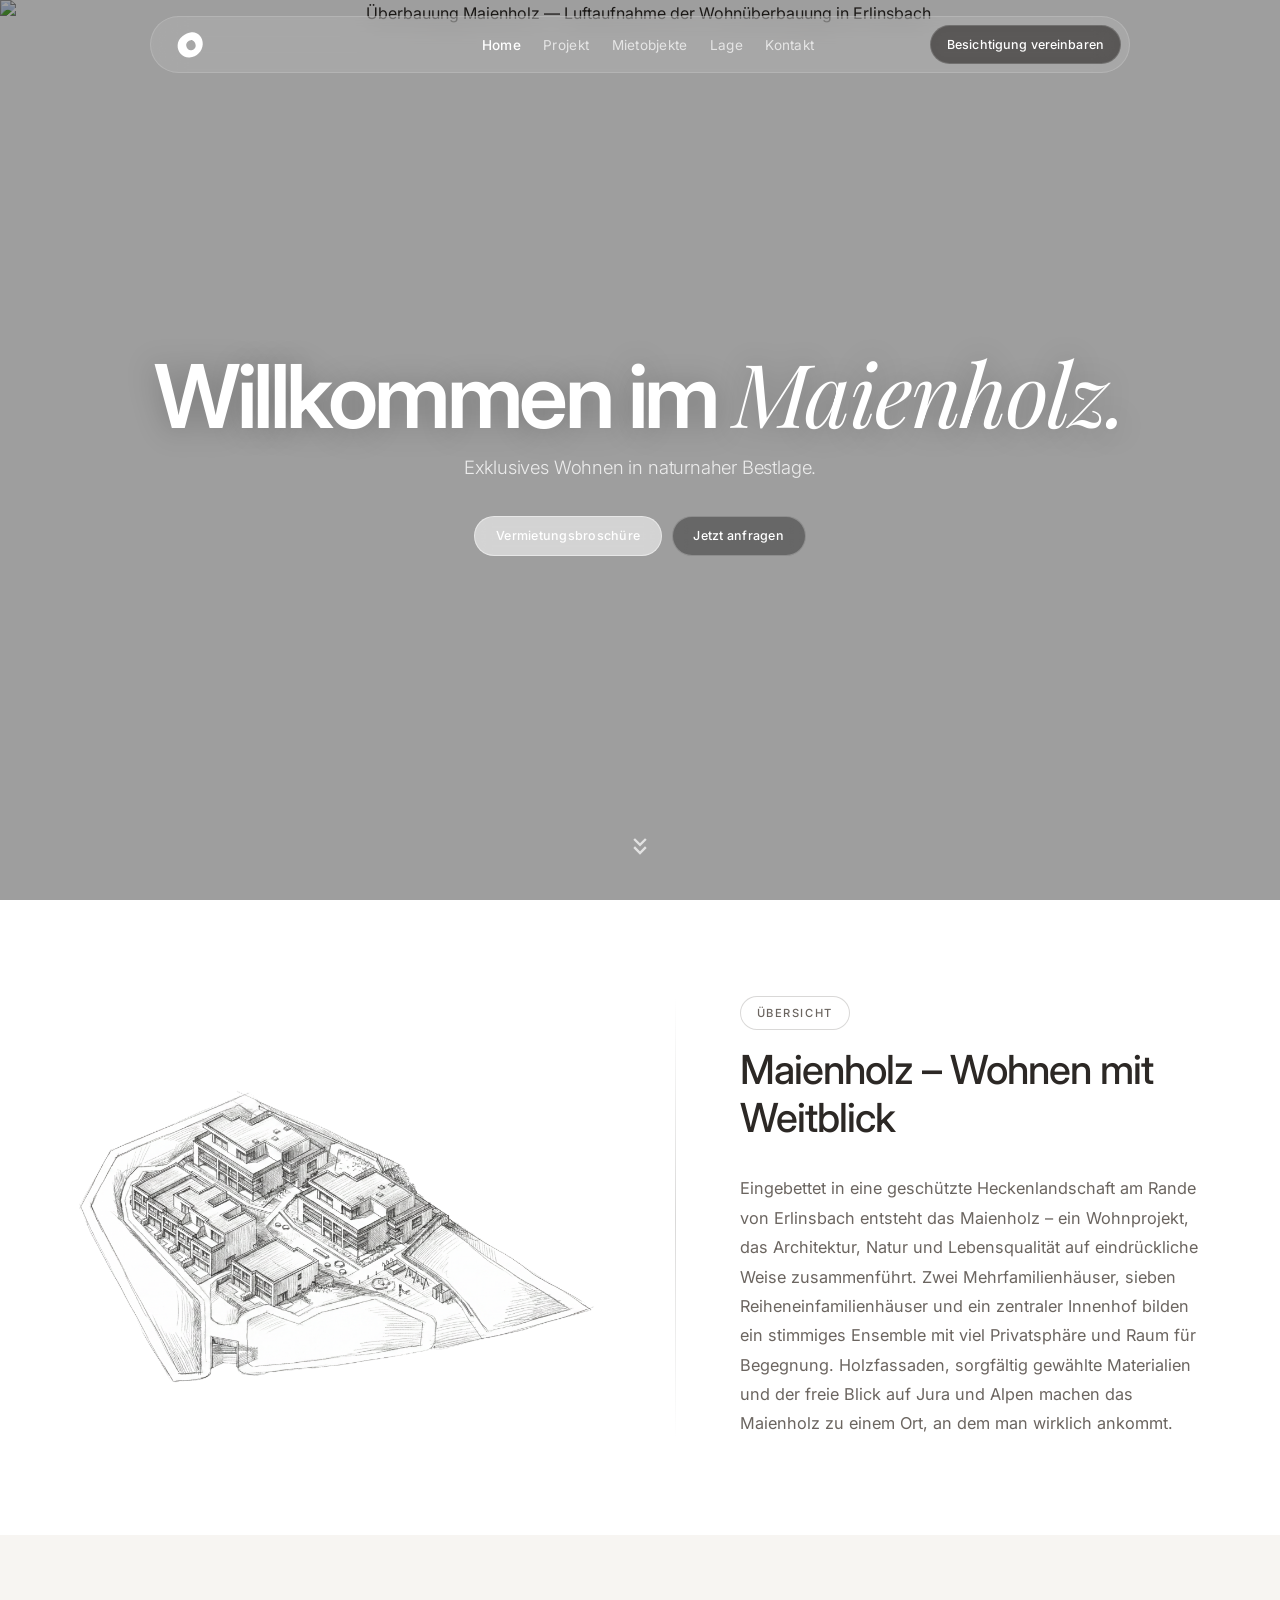
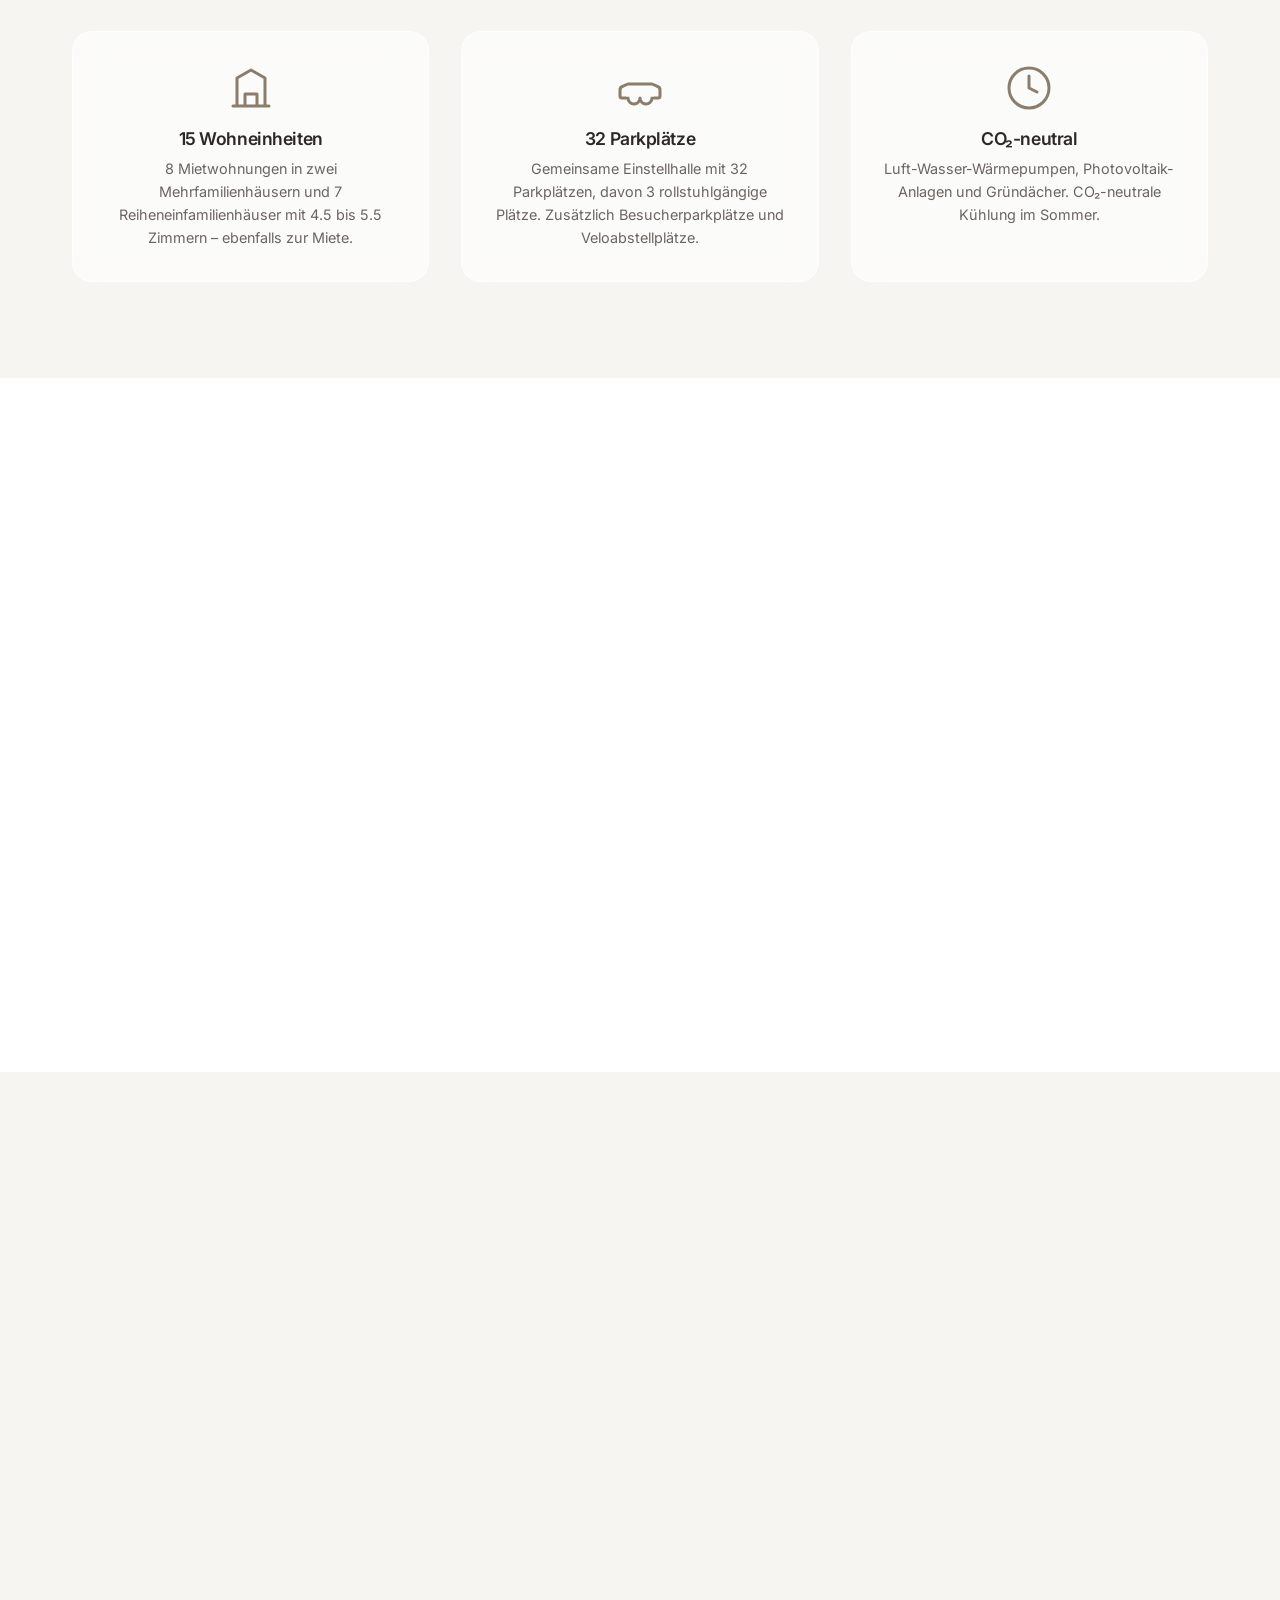
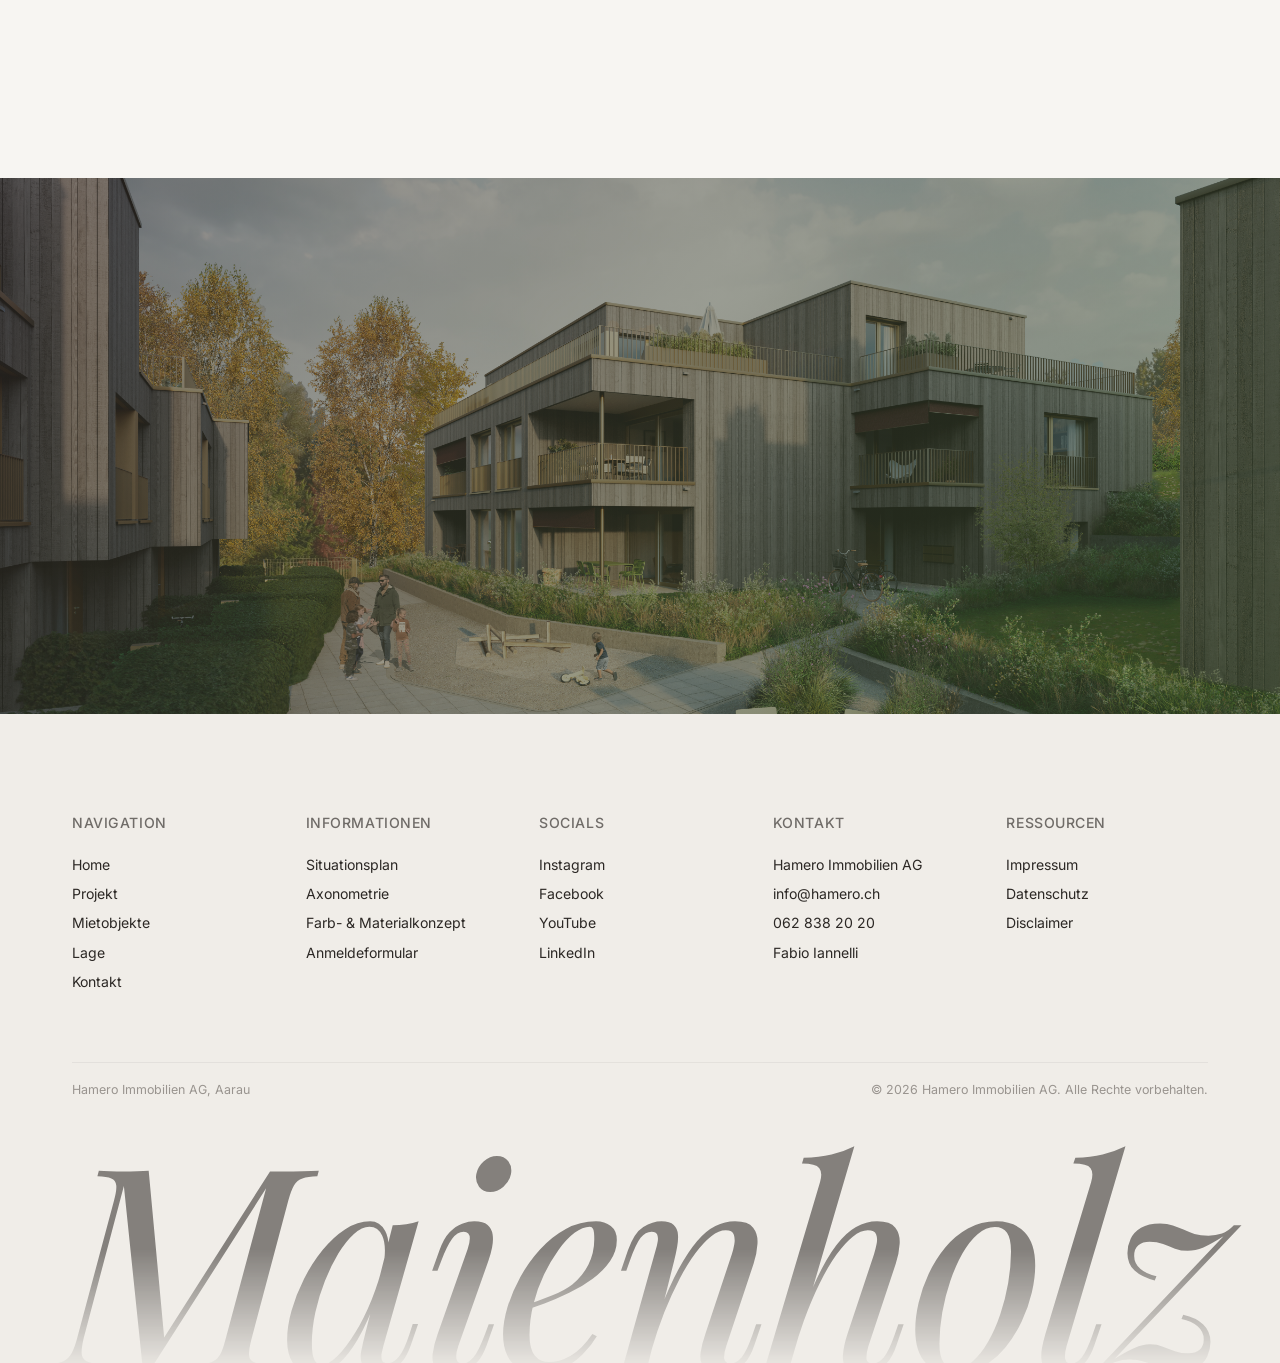
==== index.html @ 6c71eb87 "handy schraffur" ====
<!DOCTYPE html>
<html lang="de">
<head>
  <meta charset="UTF-8">
  <meta name="viewport" content="width=device-width, initial-scale=1.0">
  <title>Home — Überbauung Maienholz</title>
  <meta name="description" content="Überbauung Maienholz in Erlinsbach: 8 Mietwohnungen und 7 Reiheneinfamilienhäuser zur Miete in naturnaher Umgebung. Modern, nachhaltig und zentral gelegen.">
  <link rel="icon" href="data:image/svg+xml,<svg xmlns='http://www.w3.org/2000/svg' viewBox='0 0 40 40'><path fill-rule='evenodd' d='M22 3C30 2 37.5 9.5 37 19C36.5 28.5 29 36 19.5 36.5C10 37 3 29.5 3.5 20C4 10.5 14 4 22 3ZM21 13.5C17.5 14 14.5 17 15 21C15.5 25 18.5 27.5 22 27C25.5 26.5 28 23.5 27.5 20C27 16.5 24 13 21 13.5Z' fill='%234A5E3A'/></svg>">
  <link rel="preconnect" href="https://fonts.googleapis.com">
  <link rel="preconnect" href="https://fonts.gstatic.com" crossorigin>
  <link href="https://fonts.googleapis.com/css2?family=Inter:wght@300;400;500;600;700&family=Playfair+Display:ital@1&display=swap" rel="stylesheet">
  <link rel="stylesheet" href="css/variables.css">
  <link rel="stylesheet" href="css/base.css">
  <link rel="stylesheet" href="css/layout.css">
  <link rel="stylesheet" href="css/components.css">
  <link rel="stylesheet" href="css/responsive.css">
</head>
<body>
  <!-- Header -->
  <header class="header" id="header">
    <div class="header__inner">
      <a href="index.html" class="header__logo" aria-label="Maienholz — Home"><svg class="header__logo-icon" viewBox="0 0 40 40" fill="currentColor"><path fill-rule="evenodd" d="M22 3C30 2 37.5 9.5 37 19C36.5 28.5 29 36 19.5 36.5C10 37 3 29.5 3.5 20C4 10.5 14 4 22 3ZM21 13.5C17.5 14 14.5 17 15 21C15.5 25 18.5 27.5 22 27C25.5 26.5 28 23.5 27.5 20C27 16.5 24 13 21 13.5Z"/></svg></a>
      <nav>
        <button class="nav__toggle" id="navToggle" aria-label="Menü öffnen">
          <span></span><span></span><span></span>
        </button>
        <div class="nav__overlay" id="navOverlay">
          <ul class="nav__list">
            <li><a href="index.html" class="nav__link nav__link--active">Home</a></li>
            <li><a href="projekt.html" class="nav__link">Projekt</a></li>
            <li><a href="wohnungen.html" class="nav__link">Mietobjekte</a></li>
            <li><a href="lage.html" class="nav__link">Lage</a></li>
            <li><a href="kontakt.html" class="nav__link">Kontakt</a></li>
            <li class="nav__cta-wrap"><a href="kontakt.html" class="nav__cta">Besichtigung vereinbaren</a></li>
          </ul>
        </div>
        <ul class="nav__list" id="navDesktop">
          <li><a href="index.html" class="nav__link nav__link--active">Home</a></li>
          <li><a href="projekt.html" class="nav__link">Projekt</a></li>
          <li><a href="wohnungen.html" class="nav__link">Mietobjekte</a></li>
          <li><a href="lage.html" class="nav__link">Lage</a></li>
          <li><a href="kontakt.html" class="nav__link">Kontakt</a></li>
        </ul>
      </nav>
      <a href="kontakt.html" class="header__cta">Besichtigung vereinbaren</a>
    </div>
  </header>

  <main>
    <!-- Hero -->
    <section class="hero" id="hero">
      <div class="hero__bg">
        <img src="images/drohne.jpg" alt="Überbauung Maienholz — Luftaufnahme der Wohnüberbauung in Erlinsbach">
        <div class="hero__overlay"></div>
      </div>
      <div class="hero__content">
        <h1 class="hero__title">Willkommen im <em>Maienholz.</em></h1>
        <p class="hero__subtitle">Exklusives Wohnen in naturnaher Bestlage.</p>
        <div class="hero__buttons">
          <a href="plans/Vermietungsbroschuere.pdf" target="_blank" class="btn btn--hero-light">Vermietungsbroschüre</a>
          <a href="kontakt.html" class="btn btn--hero-dark">Jetzt anfragen</a>
        </div>
      </div>
      <a href="#intro" class="hero__scroll" aria-label="Nach unten scrollen">
        <svg viewBox="0 0 24 24" fill="none" stroke="currentColor" stroke-width="2"><path d="M7 13l5 5 5-5M7 6l5 5 5-5"/></svg>
      </a>
    </section>

    <!-- Smooth transition from hero to white -->
    <div class="hero-fade" aria-hidden="true"></div>

    <!-- Intro -->
    <section class="section" id="intro">
      <div class="container">
        <div class="intro-split" data-animate>
          <div class="intro-split__graphic">
            <img src="images/skizze-axonometrie.svg" alt="Axonometrische Bleistiftskizze der Überbauung Maienholz">
          </div>
          <div class="intro-split__divider" aria-hidden="true"></div>
          <div class="intro-split__text">
            <span class="eyebrow-badge">Übersicht</span>
            <h2 class="intro-split__title">Maienholz – Wohnen mit Weitblick</h2>
            <p>
              Eingebettet in eine geschützte Heckenlandschaft am Rande von Erlinsbach entsteht
              das Maienholz – ein Wohnprojekt, das Architektur, Natur und Lebensqualität auf
              eindrückliche Weise zusammenführt. Zwei Mehrfamilienhäuser, sieben Reiheneinfamilienhäuser
              und ein zentraler Innenhof bilden ein stimmiges Ensemble mit viel Privatsphäre und Raum
              für Begegnung. Holzfassaden, sorgfältig gewählte Materialien und der freie Blick auf
              Jura und Alpen machen das Maienholz zu einem Ort, an dem man wirklich ankommt.
            </p>
          </div>
        </div>
      </div>
    </section>

    <!-- Highlights -->
    <section class="section section--grey">
      <div class="container">
        <div class="grid grid--3" data-animate>
          <div class="feature-card">
            <div class="feature-card__icon">
              <svg viewBox="0 0 24 24"><path d="M3 21h18M5 21V7l7-4 7 4v14M9 21v-6h6v6"/></svg>
            </div>
            <h3 class="feature-card__title">15 Wohneinheiten</h3>
            <p class="feature-card__text">8 Mietwohnungen in zwei Mehrfamilienhäusern und 7 Reiheneinfamilienhäuser mit 4.5 bis 5.5 Zimmern – ebenfalls zur Miete.</p>
          </div>
          <div class="feature-card">
            <div class="feature-card__icon">
              <svg viewBox="0 0 24 24"><path d="M19 17h2c.6 0 1-.4 1-1v-3c0-.9-.7-1.7-1.5-1.9L18 10H6l-2.5 1.1C2.7 11.3 2 12.1 2 13v3c0 .6.4 1 1 1h2M6 17a3 3 0 1 0 6 0M12 17a3 3 0 1 0 6 0"/></svg>
            </div>
            <h3 class="feature-card__title">32 Parkplätze</h3>
            <p class="feature-card__text">Gemeinsame Einstellhalle mit 32 Parkplätzen, davon 3 rollstuhlgängige Plätze. Zusätzlich Besucherparkplätze und Veloabstellplätze.</p>
          </div>
          <div class="feature-card">
            <div class="feature-card__icon">
              <svg viewBox="0 0 24 24"><path d="M2 12a10 10 0 1 0 20 0 10 10 0 1 0-20 0M12 6v6l4 2"/></svg>
            </div>
            <h3 class="feature-card__title">CO₂-neutral</h3>
            <p class="feature-card__text">Luft-Wasser-Wärmepumpen, Photovoltaik-Anlagen und Gründächer. CO₂-neutrale Kühlung im Sommer.</p>
          </div>
        </div>
      </div>
    </section>

    <!-- Showcase card -->
    <section class="section">
      <div class="container" data-animate>
        <div class="showcase">
          <div class="showcase__inner">
            <img class="showcase__image" src="images/hof.jpg" alt="Innenhof der Überbauung Maienholz mit Gärten und Begegnungszone">
            <div class="showcase__gradient" aria-hidden="true"></div>
            <div class="showcase__content">
              <h2 class="showcase__title">Geschützte Hecken, sanfte Hügel.</h2>
              <p class="showcase__text">Und der freie Blick in die Natur.</p>
              <a href="projekt.html" class="showcase__btn">
                Projekt entdecken
                <svg viewBox="0 0 24 24" fill="none" stroke="currentColor" stroke-width="2" stroke-linecap="round" stroke-linejoin="round"><path d="M5 12h14M13 5l7 7-7 7"/></svg>
              </a>
            </div>
          </div>
        </div>
      </div>
    </section>

    <!-- Interior teaser -->
    <section class="section section--grey">
      <div class="container">
        <div class="content-block" data-animate style="align-items: stretch;">
          <div class="content-block__text" style="display: flex; flex-direction: column; align-items: flex-start;">
            <h2 style="margin: 0 0 var(--space-md);">Wohnungen mit Charakter</h2>
            <p>Offene Wohn- und Essbereiche, hochwertig ausgestattete Küchen, grosszügige Zimmer und zwei Nasszellen pro Einheit. Jede Wohnung verfügt über mindestens zwei private Aussenbereiche – Sitzplatz, Balkon oder Dachterrasse. Sorgfältig ausgewählte Materialien, durchdachte Grundrisse und grosszügige Fensterflächen schaffen Räume, in denen sich Wohnen mit Anspruch selbstverständlich entfaltet.</p>
            <a href="wohnungen.html" class="btn btn--outline-dark" style="margin: auto 0 0; align-self: flex-start;">Wohnungen ansehen</a>
          </div>
          <div class="content-block__image">
            <img src="images/attika.jpg" alt="Helle Attikawohnung mit Eichenparkett und offener Wohnküche">
          </div>
        </div>
      </div>
    </section>

    <!-- CTA section -->
    <section class="cta-section">
      <div class="cta-section__bg" aria-hidden="true">
        <img src="images/hof.jpg" alt="">
        <div class="cta-section__overlay"></div>
      </div>
      <div class="cta-section__content" data-animate>
        <svg class="cta-section__logo" viewBox="0 0 40 40" fill="currentColor" aria-hidden="true">
          <path fill-rule="evenodd" d="M22 3C30 2 37.5 9.5 37 19C36.5 28.5 29 36 19.5 36.5C10 37 3 29.5 3.5 20C4 10.5 14 4 22 3ZM21 13.5C17.5 14 14.5 17 15 21C15.5 25 18.5 27.5 22 27C25.5 26.5 28 23.5 27.5 20C27 16.5 24 13 21 13.5Z"/>
        </svg>
        <h2 class="cta-section__title">Haben wir Ihr Interesse geweckt?</h2>
        <p class="cta-section__text">Vereinbaren Sie eine persönliche Besichtigung und erleben Sie das Maienholz vor Ort — wir freuen uns auf Ihren Besuch.</p>
        <a href="kontakt.html" class="btn btn--glass">Besichtigung vereinbaren</a>
      </div>
    </section>
  </main>

  <!-- Footer -->
  <footer class="footer">
    <div class="container">
      <div class="footer__grid">
        <div>
          <p class="footer__title">Navigation</p>
          <ul class="footer__links">
            <li><a href="index.html">Home</a></li>
            <li><a href="projekt.html">Projekt</a></li>
            <li><a href="wohnungen.html">Mietobjekte</a></li>
            <li><a href="lage.html">Lage</a></li>
            <li><a href="kontakt.html">Kontakt</a></li>
          </ul>
        </div>
        <div>
          <p class="footer__title">Informationen</p>
          <ul class="footer__links">
            <li><a href="plans/GESAMT_SITUATION.pdf" target="_blank">Situationsplan</a></li>
            <li><a href="plans/GESAMT_AXONOMETRIE.pdf" target="_blank">Axonometrie</a></li>
            <li><a href="plans/130.500.1_FARB-_und_MATERIALKONZEPT.pdf" target="_blank">Farb- &amp; Materialkonzept</a></li>
            <li><a href="plans/Anmeldeformular.pdf" target="_blank">Anmeldeformular</a></li>
          </ul>
        </div>
        <div>
          <p class="footer__title">Socials</p>
          <ul class="footer__links footer__social">
            <li><a href="https://www.instagram.com/hameroimmobilienag/" target="_blank" rel="noopener"><svg viewBox="0 0 24 24" fill="none" stroke="currentColor" stroke-width="2" stroke-linecap="round" stroke-linejoin="round"><rect x="2" y="2" width="20" height="20" rx="5"/><path d="M16 11.37A4 4 0 1 1 12.63 8 4 4 0 0 1 16 11.37z"/><line x1="17.5" y1="6.5" x2="17.51" y2="6.5"/></svg>Instagram</a></li>
            <li><a href="https://www.facebook.com/hameroimmobilien/?locale=de_DE" target="_blank" rel="noopener"><svg viewBox="0 0 24 24" fill="none" stroke="currentColor" stroke-width="2" stroke-linecap="round" stroke-linejoin="round"><path d="M18 2h-3a5 5 0 0 0-5 5v3H7v4h3v8h4v-8h3l1-4h-4V7a1 1 0 0 1 1-1h3z"/></svg>Facebook</a></li>
            <li><a href="https://www.youtube.com/@hameroimmobilienag" target="_blank" rel="noopener"><svg viewBox="0 0 24 24" fill="none" stroke="currentColor" stroke-width="2" stroke-linecap="round" stroke-linejoin="round"><path d="M22.54 6.42a2.78 2.78 0 0 0-1.94-2C18.88 4 12 4 12 4s-6.88 0-8.6.46a2.78 2.78 0 0 0-1.94 2A29 29 0 0 0 1 11.75a29 29 0 0 0 .46 5.33A2.78 2.78 0 0 0 3.4 19c1.72.46 8.6.46 8.6.46s6.88 0 8.6-.46a2.78 2.78 0 0 0 1.94-2 29 29 0 0 0 .46-5.25 29 29 0 0 0-.46-5.33z"/><polygon points="9.75 15.02 15.5 11.75 9.75 8.48 9.75 15.02"/></svg>YouTube</a></li>
            <li><a href="https://www.linkedin.com/company/hameroimmobilienag/" target="_blank" rel="noopener"><svg viewBox="0 0 24 24" fill="none" stroke="currentColor" stroke-width="2" stroke-linecap="round" stroke-linejoin="round"><path d="M16 8a6 6 0 0 1 6 6v7h-4v-7a2 2 0 0 0-4 0v7h-4v-7a6 6 0 0 1 6-6z"/><rect x="2" y="9" width="4" height="12"/><circle cx="4" cy="4" r="2"/></svg>LinkedIn</a></li>
          </ul>
        </div>
        <div>
          <p class="footer__title">Kontakt</p>
          <ul class="footer__links">
            <li>Hamero Immobilien AG</li>
            <li><a href="mailto:info@hamero.ch">info@hamero.ch</a></li>
            <li><a href="tel:+41628382020">062 838 20 20</a></li>
            <li>Fabio Iannelli</li>
          </ul>
        </div>
        <div>
          <p class="footer__title">Ressourcen</p>
          <ul class="footer__links">
            <li><a href="impressum.html">Impressum</a></li>
            <li><a href="datenschutz.html">Datenschutz</a></li>
            <li><a href="disclaimer.html">Disclaimer</a></li>
          </ul>
        </div>
      </div>
      <div class="footer__bottom">
        <span>Hamero Immobilien AG, Aarau</span>
        <span>&copy; 2026 Hamero Immobilien AG. Alle Rechte vorbehalten.</span>
      </div>
    </div>
    <div class="footer__brand-xl" aria-hidden="true">Maienholz</div>
  </footer>

  <script src="js/main.js"></script>
</body>
</html>
---- css/variables.css ----
:root {
  /* Colors — derived from project visualizations */
  --color-wood-dark: #3D3632;
  --color-wood-medium: #8B7D6B;
  --color-wood-light: #C4B49A;
  --color-wood-warm: #A89279;
  --color-green: #4A5E3A;
  --color-green-light: #6B8E5A;
  --color-white: #FFFFFF;
  --color-offwhite: #F7F5F2;
  --color-cream: #F0EDE8;
  --color-text: #2C2825;
  --color-text-light: #6B6560;
  --color-accent: #8B7D6B;
  --color-error: #C0392B;
  --color-success: #27AE60;

  /* Typography */
  --font-primary: 'Inter', -apple-system, BlinkMacSystemFont, 'Segoe UI', sans-serif;
  --font-serif: 'Playfair Display', Georgia, 'Times New Roman', serif;
  --fw-light: 300;
  --fw-regular: 400;
  --fw-medium: 500;
  --fw-semibold: 600;
  --fw-bold: 700;

  /* Spacing (8px base) */
  --space-xs: 0.5rem;
  --space-sm: 1rem;
  --space-md: 2rem;
  --space-lg: 4rem;
  --space-xl: 6rem;
  --space-2xl: 8rem;

  /* Layout */
  --container-max: 1200px;
  --container-narrow: 900px;
  --header-height: 80px;

  /* Transitions */
  --transition-fast: 200ms ease;
  --transition-base: 350ms ease;
  --transition-slow: 600ms ease;

  /* Border radius */
  --radius-sm: 8px;
  --radius-md: 14px;
  --radius-lg: 20px;
  --radius-xl: 28px;

  /* Shadows */
  --shadow-sm: 0 1px 3px rgba(0, 0, 0, 0.06);
  --shadow-md: 0 4px 16px rgba(0, 0, 0, 0.08);
  --shadow-lg: 0 8px 30px rgba(0, 0, 0, 0.1);

  /* Glass */
  --glass-bg: rgba(255, 255, 255, 0.55);
  --glass-border: rgba(255, 255, 255, 0.7);
  --glass-blur: blur(14px);
}
---- css/base.css ----
/* Reset */
*, *::before, *::after {
  margin: 0;
  padding: 0;
  box-sizing: border-box;
}

html {
  scroll-behavior: smooth;
  -webkit-text-size-adjust: 100%;
}

body {
  font-family: var(--font-primary);
  font-weight: var(--fw-regular);
  font-size: 1rem;
  line-height: 1.7;
  color: var(--color-text);
  background-color: var(--color-white);
  -webkit-font-smoothing: antialiased;
  -moz-osx-font-smoothing: grayscale;
}

img {
  max-width: 100%;
  height: auto;
  display: block;
}

a {
  color: var(--color-accent);
  text-decoration: none;
  transition: color var(--transition-fast);
}

a:hover {
  color: var(--color-wood-dark);
}

ul, ol {
  list-style: none;
}

button {
  font-family: inherit;
  cursor: pointer;
  border: none;
  background: none;
}

/* Typography */
h1, h2, h3, h4 {
  font-weight: var(--fw-semibold);
  line-height: 1.2;
  color: var(--color-text);
}

h1 {
  font-size: clamp(2rem, 5vw, 3.5rem);
  letter-spacing: -0.05em;
}

h2 {
  font-size: clamp(1.5rem, 3.5vw, 2.5rem);
  letter-spacing: -0.04em;
}

h3 {
  font-size: clamp(1.15rem, 2vw, 1.5rem);
  letter-spacing: -0.025em;
}

h4 {
  font-size: 1.1rem;
}

p {
  margin-bottom: 1rem;
}

p:last-child {
  margin-bottom: 0;
}

/* Selection */
::selection {
  background-color: var(--color-wood-light);
  color: var(--color-text);
}

/* Focus */
:focus-visible {
  outline: 2px solid var(--color-accent);
  outline-offset: 2px;
}

/* Scroll reveal */
[data-animate] {
  opacity: 0;
  transform: translateY(24px);
  transition: opacity var(--transition-slow), transform var(--transition-slow);
}

[data-animate].is-visible {
  opacity: 1;
  transform: translateY(0);
}
---- css/layout.css ----
/* Container */
.container {
  max-width: var(--container-max);
  margin: 0 auto;
  padding: 0 var(--space-sm);
}

.container--narrow {
  max-width: var(--container-narrow);
}

/* Sections */
.section {
  padding: var(--space-xl) 0;
}

.section--grey {
  background-color: var(--color-offwhite);
}

.section--cream {
  background-color: var(--color-cream);
}

.section--dark {
  background-color: var(--color-wood-dark);
  color: var(--color-offwhite);
}

.section__title {
  text-align: center;
  margin-bottom: var(--space-lg);
}

.section__subtitle {
  text-align: center;
  color: var(--color-text-light);
  font-size: 1.1rem;
  max-width: 600px;
  margin: -2rem auto var(--space-lg);
}

/* Header — floating pill style */
.header {
  position: fixed;
  top: 0;
  left: 0;
  right: 0;
  z-index: 1000;
  display: flex;
  justify-content: center;
  padding: var(--space-sm) var(--space-sm) 0;
  pointer-events: none;
}

.header__inner {
  display: grid;
  grid-template-columns: 1fr auto 1fr;
  align-items: center;
  max-width: 980px;
  width: 100%;
  padding: 0.5rem 0.5rem 0.5rem 1.5rem;
  border-radius: 60px;
  background-color: rgba(255, 255, 255, 0.1);
  backdrop-filter: blur(16px);
  -webkit-backdrop-filter: blur(16px);
  border: 1px solid rgba(255, 255, 255, 0.15);
  pointer-events: auto;
  transition: background-color var(--transition-base), box-shadow var(--transition-base), border-color var(--transition-base);
}

.header__inner > .header__logo { justify-self: start; }
.header__inner > nav { justify-self: center; }
.header__inner > .header__cta { justify-self: end; }

/* Light mode — over white/light sections */
.header--light .header__inner {
  background-color: rgba(255, 255, 255, 0.72);
  border-color: rgba(0, 0, 0, 0.06);
  box-shadow: 0 2px 20px rgba(0, 0, 0, 0.06);
}

.header__logo {
  display: flex;
  align-items: center;
  text-decoration: none;
  color: var(--color-white);
  transition: opacity var(--transition-fast), color var(--transition-base);
}

.header__logo:hover {
  opacity: 0.8;
}

.header--light .header__logo {
  color: var(--color-text);
}

.header--light .header__logo:hover {
  color: var(--color-text);
}

.header__logo-icon {
  width: 30px;
  height: 30px;
  flex-shrink: 0;
}

/* Navigation */
.nav__list {
  display: flex;
  gap: 1.4rem;
  align-items: center;
}

.nav__link {
  font-size: 0.85rem;
  font-weight: var(--fw-regular);
  letter-spacing: 0.02em;
  text-decoration: none;
  color: rgba(255, 255, 255, 0.7);
  transition: color var(--transition-base);
  position: relative;
}

.nav__link:hover {
  color: var(--color-white);
}

.nav__link--active {
  color: var(--color-white);
  font-weight: var(--fw-medium);
}

.header--light .nav__link {
  color: rgba(44, 40, 37, 0.5);
}

.header--light .nav__link:hover {
  color: var(--color-text);
}

.header--light .nav__link--active {
  color: var(--color-text);
}

.nav__link::after {
  display: none;
}

/* Hamburger */
.nav__toggle {
  display: none;
  flex-direction: column;
  gap: 5px;
  width: 28px;
  padding: 4px 0;
  z-index: 1001;
}

.nav__toggle span {
  display: block;
  height: 2px;
  background-color: var(--color-white);
  border-radius: 2px;
  transition: transform var(--transition-base), opacity var(--transition-fast), background-color var(--transition-base);
}

.header--light .nav__toggle span {
  background-color: var(--color-text);
}

/* Nav CTA — dark glassy button inside nav pill */
.nav__cta-wrap {
  margin-left: 0.3rem;
}

.nav__cta,
.header__cta {
  display: inline-block;
  padding: 0.5rem 1rem;
  font-size: 0.78rem;
  font-weight: var(--fw-medium);
  letter-spacing: 0.01em;
  text-decoration: none;
  border-radius: 40px;
  background-color: rgba(20, 18, 16, 0.55);
  color: var(--color-white);
  border: 1px solid rgba(255, 255, 255, 0.15);
  backdrop-filter: blur(8px);
  -webkit-backdrop-filter: blur(8px);
  transition: background-color var(--transition-base), border-color var(--transition-base), color var(--transition-base), transform var(--transition-fast);
  white-space: nowrap;
}

.nav__cta:hover,
.header__cta:hover {
  background-color: rgba(20, 18, 16, 0.88);
  color: var(--color-white);
  transform: translateY(-1px);
}

/* In light mode, CTA stays dark for contrast */
.header--light .nav__cta,
.header--light .header__cta {
  background-color: rgba(44, 40, 37, 0.9);
  color: var(--color-white);
  border-color: rgba(0, 0, 0, 0.08);
}

.header--light .nav__cta:hover,
.header--light .header__cta:hover {
  background-color: var(--color-wood-dark);
  color: var(--color-white);
}

.nav__toggle.is-active span:nth-child(1) {
  transform: translateY(7px) rotate(45deg);
}

.nav__toggle.is-active span:nth-child(2) {
  opacity: 0;
}

.nav__toggle.is-active span:nth-child(3) {
  transform: translateY(-7px) rotate(-45deg);
}

/* Mobile nav overlay */
.nav__overlay {
  display: none;
}

/* Hero */
.hero {
  position: relative;
  height: 100vh;
  min-height: 600px;
  display: flex;
  align-items: center;
  justify-content: center;
  text-align: center;
  overflow: hidden;
}

.hero--half {
  height: 60vh;
  min-height: 400px;
}

.hero__bg {
  position: absolute;
  inset: 0;
  z-index: -1;
}

.hero__bg img {
  width: 100%;
  height: 100%;
  object-fit: cover;
  object-position: center 40%;
}

.hero__overlay {
  position: absolute;
  inset: 0;
  background: rgba(0, 0, 0, 0.38);
}

.hero__content {
  position: relative;
  z-index: 1;
  color: var(--color-white);
  padding: 0 var(--space-md);
  max-width: 1100px;
}

.hero__title {
  font-size: clamp(2.8rem, 7vw, 5.5rem);
  font-weight: var(--fw-semibold);
  letter-spacing: -0.04em;
  color: var(--color-white);
  margin-bottom: var(--space-xs);
  text-shadow: 0 2px 30px rgba(0, 0, 0, 0.25);
  line-height: 1.1;
}

.hero__title em {
  font-family: var(--font-serif);
  font-style: italic;
  font-weight: 400;
  letter-spacing: -0.02em;
}

.hero__subtitle {
  font-size: clamp(0.9rem, 1.6vw, 1.15rem);
  font-weight: var(--fw-light);
  letter-spacing: -0.01em;
  margin-bottom: var(--space-md);
  opacity: 0.8;
}

/* Hero button pair */
.hero__buttons {
  display: flex;
  gap: 0.6rem;
  justify-content: center;
  flex-wrap: wrap;
  margin-top: var(--space-sm);
}

.hero__buttons .btn {
  padding: 0.55rem 1.3rem;
  font-size: 0.78rem;
}

.btn--hero-light {
  background-color: rgba(255, 255, 255, 0.55);
  color: var(--color-white);
  border: 1.5px solid rgba(255, 255, 255, 0.45);
  backdrop-filter: blur(8px);
  -webkit-backdrop-filter: blur(8px);
}

.btn--hero-light:hover {
  background-color: rgba(255, 255, 255, 0.75);
  color: var(--color-wood-dark);
  box-shadow: 0 4px 24px rgba(255, 255, 255, 0.2);
}

.btn--hero-dark {
  background-color: rgba(0, 0, 0, 0.35);
  color: var(--color-white);
  border: 1.5px solid rgba(255, 255, 255, 0.25);
  backdrop-filter: blur(8px);
  -webkit-backdrop-filter: blur(8px);
}

.btn--hero-dark:hover {
  background-color: rgba(0, 0, 0, 0.55);
  border-color: rgba(255, 255, 255, 0.45);
  box-shadow: 0 4px 24px rgba(0, 0, 0, 0.2);
  color: var(--color-white);
}

.hero__scroll {
  position: absolute;
  bottom: var(--space-md);
  left: 50%;
  transform: translateX(-50%);
  color: var(--color-white);
  opacity: 0.7;
  animation: bounce 2s ease infinite;
  cursor: pointer;
}

.hero__scroll svg {
  width: 28px;
  height: 28px;
}

@keyframes bounce {
  0%, 100% { transform: translateX(-50%) translateY(0); }
  50% { transform: translateX(-50%) translateY(8px); }
}

/* Footer — light, centered style */
.footer {
  background-color: var(--color-cream);
  color: var(--color-text);
  padding: 0;
  overflow: hidden;
}

.footer__grid {
  display: grid;
  grid-template-columns: repeat(5, 1fr);
  gap: var(--space-md);
  padding: var(--space-xl) 0 var(--space-lg);
}

.footer__title {
  font-size: 0.72rem;
  font-weight: var(--fw-medium);
  letter-spacing: 0.04em;
  text-transform: uppercase;
  margin-bottom: var(--space-sm);
  color: var(--color-text-light);
  opacity: 0.65;
}

.footer p,
.footer a,
.footer__links li {
  font-size: 0.88rem;
  color: var(--color-text);
  line-height: 1.9;
}

.footer a {
  text-decoration: none;
  transition: opacity var(--transition-fast);
}

.footer a:hover {
  opacity: 0.6;
}

.footer__links {
  list-style: none;
  padding: 0;
  margin: 0;
}

.footer__links li {
  margin-bottom: 0.15rem;
}

.footer__links a {
  color: var(--color-text);
}

/* Social list with small inline icons */
.footer__social a {
  display: inline-flex;
  align-items: center;
  gap: 0.55rem;
  color: var(--color-text);
}

.footer__social svg {
  display: none;
}

.footer__bottom {
  display: flex;
  justify-content: space-between;
  align-items: center;
  padding: var(--space-sm) 0;
  border-top: 1px solid rgba(0, 0, 0, 0.08);
  font-size: 0.78rem;
  color: var(--color-text-light);
  opacity: 0.65;
}

/* Large italic Maienholz wordmark below footer — fades top (dark) → bottom (white) */
.footer__brand-xl {
  font-family: var(--font-serif);
  font-style: italic;
  font-weight: 400;
  text-align: center;
  color: var(--color-text);
  opacity: 0.55;
  font-size: clamp(5rem, 22vw, 18rem);
  line-height: 0.85;
  letter-spacing: -0.03em;
  margin: 0;
  padding: var(--space-xs) 0 0;
  user-select: none;
  pointer-events: none;
  transform: translateY(10px);
  -webkit-mask-image: linear-gradient(to top, rgba(0, 0, 0, 0) 0%, rgba(0, 0, 0, 1) 50%);
  mask-image: linear-gradient(to top, rgba(0, 0, 0, 0) 0%, rgba(0, 0, 0, 1) 50%);
}

/* Hero → white fade transition: now handled inside .hero__overlay; this strip kept seamless */
.hero-fade {
  height: 0;
}

/* Intro split layout — image | divider | text */
.intro-split {
  display: grid;
  grid-template-columns: 1.15fr 1px 1fr;
  gap: var(--space-lg);
  align-items: center;
}

.intro-split__graphic {
  display: flex;
  justify-content: center;
  align-items: center;
  padding: 0;
}

.intro-split__graphic img {
  width: 100%;
  max-width: 100%;
  height: auto;
  display: block;
}

.intro-split__divider {
  width: 1px;
  background: linear-gradient(to bottom, transparent, rgba(44, 40, 37, 0.18), transparent);
  justify-self: center;
  align-self: stretch;
}

.intro-split__text .eyebrow-badge {
  margin-bottom: var(--space-sm);
}

.intro-split__title {
  font-weight: var(--fw-medium);
  letter-spacing: -0.025em;
  line-height: 1.2;
  margin: 0 0 var(--space-md);
}

.intro-split__text h2 {
  margin-bottom: var(--space-md);
}

.intro-split__text p {
  color: var(--color-text-light);
  font-size: 1.02rem;
  line-height: 1.8;
}

/* Grid utilities */
.grid {
  display: grid;
  gap: var(--space-md);
}

.grid--2 { grid-template-columns: repeat(2, 1fr); }
.grid--3 { grid-template-columns: repeat(3, 1fr); }
.grid--4 { grid-template-columns: repeat(4, 1fr); }

/* Text align */
.text-center { text-align: center; }
---- css/components.css ----
/* Buttons */
.btn {
  display: inline-block;
  padding: 0.8rem 1.8rem;
  font-size: 0.85rem;
  font-weight: var(--fw-medium);
  letter-spacing: 0.02em;
  text-transform: none;
  border-radius: var(--radius-xl);
  transition: all var(--transition-base);
  text-decoration: none;
  cursor: pointer;
}

.btn--primary {
  background-color: var(--color-wood-dark);
  color: var(--color-white);
  border: 1.5px solid var(--color-wood-dark);
}

.btn--primary:hover {
  background-color: var(--color-accent);
  border-color: var(--color-accent);
  color: var(--color-white);
  box-shadow: var(--shadow-md);
}

.btn--outline {
  background-color: rgba(255, 255, 255, 0.12);
  color: var(--color-white);
  border: 1.5px solid rgba(255, 255, 255, 0.4);
  backdrop-filter: blur(8px);
}

.btn--outline:hover {
  background-color: var(--color-white);
  color: var(--color-wood-dark);
  border-color: var(--color-white);
}

.btn--outline-dark {
  background-color: transparent;
  color: var(--color-wood-dark);
  border: 1.5px solid rgba(44, 40, 37, 0.25);
}

.btn--outline-dark:hover {
  background-color: var(--color-wood-dark);
  color: var(--color-white);
  border-color: var(--color-wood-dark);
}

.btn--glass {
  background-color: rgba(255, 255, 255, 0.22);
  color: var(--color-white);
  border: 1.5px solid rgba(255, 255, 255, 0.4);
  backdrop-filter: blur(12px);
  -webkit-backdrop-filter: blur(12px);
}

.btn--glass:hover {
  background-color: rgba(255, 255, 255, 0.92);
  color: var(--color-wood-dark);
  border-color: rgba(255, 255, 255, 1);
  box-shadow: 0 4px 24px rgba(0, 0, 0, 0.15);
}

/* CTA section with background image */
.cta-section {
  position: relative;
  padding: var(--space-2xl) var(--space-md);
  text-align: center;
  overflow: hidden;
  isolation: isolate;
}

.cta-section__bg {
  position: absolute;
  inset: 0;
  z-index: -1;
}

.cta-section__bg img {
  width: 100%;
  height: 100%;
  object-fit: cover;
  object-position: center;
}

.cta-section__overlay {
  position: absolute;
  inset: 0;
  background: linear-gradient(
    135deg,
    rgba(61, 54, 50, 0.55) 0%,
    rgba(74, 94, 58, 0.5) 100%
  );
}

.cta-section__content {
  position: relative;
  max-width: 640px;
  margin: 0 auto;
  color: var(--color-white);
}

.cta-section__logo {
  width: 44px;
  height: 44px;
  margin: 0 auto var(--space-md);
  display: block;
  color: var(--color-white);
  opacity: 0.95;
}

.cta-section__title {
  color: var(--color-white);
  margin-bottom: var(--space-sm);
}

.cta-section__text {
  color: rgba(255, 255, 255, 0.88);
  max-width: 500px;
  margin: 0 auto var(--space-md);
  font-size: 1.05rem;
  line-height: 1.7;
}

/* Feature cards — glass style */
.feature-card {
  text-align: center;
  padding: var(--space-md);
  background: var(--glass-bg);
  backdrop-filter: var(--glass-blur);
  -webkit-backdrop-filter: var(--glass-blur);
  border: 1px solid var(--glass-border);
  border-radius: var(--radius-lg);
  transition: box-shadow var(--transition-base), transform var(--transition-base);
}

.feature-card:hover {
  box-shadow: var(--shadow-md);
  transform: translateY(-2px);
}

.feature-card__icon {
  width: 48px;
  height: 48px;
  margin: 0 auto var(--space-sm);
  color: var(--color-accent);
}

.feature-card__icon svg {
  width: 100%;
  height: 100%;
  stroke: currentColor;
  fill: none;
  stroke-width: 1.5;
  stroke-linecap: round;
  stroke-linejoin: round;
}

.feature-card__title {
  font-size: 1.1rem;
  font-weight: var(--fw-semibold);
  margin-bottom: 0.5rem;
}

.feature-card__text {
  font-size: 0.9rem;
  color: var(--color-text-light);
  line-height: 1.6;
}

/* Image pair */
.image-pair {
  display: grid;
  grid-template-columns: 1fr 1fr;
  gap: var(--space-md);
}

.image-pair img {
  width: 100%;
  height: 400px;
  object-fit: cover;
  border-radius: var(--radius-lg);
}

/* Content blocks (alternating text/image) */
.content-block {
  display: grid;
  grid-template-columns: 1fr 1fr;
  gap: var(--space-lg);
  align-items: center;
  margin-bottom: var(--space-lg);
}

.content-block--reverse {
  direction: rtl;
}

.content-block--reverse > * {
  direction: ltr;
}

.content-block__text h3 {
  margin-bottom: var(--space-sm);
}

.content-block__text p {
  color: var(--color-text-light);
}

.content-block__image img {
  width: 100%;
  height: 450px;
  object-fit: cover;
  border-radius: var(--radius-lg);
}

/* Slideshow */
.slideshow {
  max-width: 1100px;
  margin: 0 auto;
}

.slideshow__stage {
  position: relative;
  border-radius: var(--radius-md);
  overflow: hidden;
  background-color: #000;
}

.slideshow__track {
  position: relative;
  width: 100%;
  aspect-ratio: 16 / 10;
}

.slideshow__slide {
  position: absolute;
  inset: 0;
  opacity: 0;
  transition: opacity 0.5s ease;
  pointer-events: none;
}

.slideshow__slide.is-active {
  opacity: 1;
  pointer-events: auto;
}

.slideshow__slide img {
  width: 100%;
  height: 100%;
  object-fit: cover;
  display: block;
}

.slideshow__nav {
  position: absolute;
  top: 50%;
  transform: translateY(-50%);
  z-index: 2;
  width: 48px;
  height: 48px;
  border-radius: 50%;
  background-color: rgba(255, 255, 255, 0.85);
  color: var(--color-text);
  display: flex;
  align-items: center;
  justify-content: center;
  cursor: pointer;
  border: none;
  transition: background-color var(--transition-fast), transform var(--transition-fast);
  backdrop-filter: blur(4px);
}

.slideshow__nav:hover {
  background-color: var(--color-white);
  transform: translateY(-50%) scale(1.05);
}

.slideshow__nav svg {
  width: 22px;
  height: 22px;
}

.slideshow__nav--prev { left: var(--space-sm); }
.slideshow__nav--next { right: var(--space-sm); }

.slideshow__footer {
  display: flex;
  align-items: center;
  justify-content: space-between;
  gap: var(--space-md);
  margin-top: var(--space-sm);
  padding: 0 var(--space-xs);
}

.slideshow__caption {
  margin: 0;
  font-size: 0.9rem;
  color: var(--color-text-muted, #6b6b6b);
  flex: 1;
}

.slideshow__meta {
  display: flex;
  align-items: center;
  gap: var(--space-sm);
}

.slideshow__dots {
  display: flex;
  gap: 8px;
}

.slideshow__dot {
  width: 8px;
  height: 8px;
  border-radius: 50%;
  background-color: rgba(0, 0, 0, 0.2);
  border: none;
  cursor: pointer;
  padding: 0;
  transition: background-color var(--transition-fast), transform var(--transition-fast);
}

.slideshow__dot:hover {
  background-color: rgba(0, 0, 0, 0.4);
}

.slideshow__dot.is-active {
  background-color: var(--color-accent, #4A5E3A);
  transform: scale(1.3);
}

.slideshow__counter {
  font-size: 0.85rem;
  color: var(--color-text-muted, #6b6b6b);
  font-variant-numeric: tabular-nums;
  white-space: nowrap;
}

/* Tabs */
.tabs__nav {
  display: flex;
  gap: 0;
  border-bottom: 2px solid var(--color-cream);
  margin-bottom: var(--space-md);
}

.tabs__btn {
  padding: var(--space-sm) var(--space-md);
  font-size: 0.95rem;
  font-weight: var(--fw-medium);
  color: var(--color-text-light);
  border-bottom: 2px solid transparent;
  margin-bottom: -2px;
  transition: all var(--transition-fast);
}

.tabs__btn:hover {
  color: var(--color-text);
}

.tabs__btn--active {
  color: var(--color-text);
  border-bottom-color: var(--color-wood-dark);
}

.tabs__nav {
  border-radius: var(--radius-xl);
  background-color: var(--color-white);
  border: 1px solid var(--color-cream);
  padding: 0.3rem;
  display: inline-flex;
  gap: 0.25rem;
  border-bottom: none;
  margin-bottom: var(--space-md);
}

.tabs__btn {
  padding: 0.6rem 1.4rem;
  font-size: 0.85rem;
  font-weight: var(--fw-medium);
  color: var(--color-text-light);
  border-bottom: none;
  margin-bottom: 0;
  border-radius: var(--radius-xl);
  transition: all var(--transition-fast);
}

.tabs__btn--active {
  background-color: var(--color-wood-dark);
  color: var(--color-white);
  border-bottom-color: transparent;
}

.tabs__panel {
  display: none;
}

.tabs__panel--active {
  display: block;
}

/* Unit cards — glass style */
.unit-card {
  background: var(--glass-bg);
  backdrop-filter: var(--glass-blur);
  -webkit-backdrop-filter: var(--glass-blur);
  border: 1px solid var(--glass-border);
  border-radius: var(--radius-lg);
  padding: var(--space-md);
  margin-bottom: var(--space-sm);
  transition: box-shadow var(--transition-base), transform var(--transition-base);
}

.unit-card:hover {
  box-shadow: var(--shadow-md);
  transform: translateY(-1px);
}

.unit-card__header {
  display: flex;
  justify-content: space-between;
  align-items: center;
  margin-bottom: var(--space-sm);
}

.unit-card__name {
  font-size: 1.1rem;
  font-weight: var(--fw-semibold);
}

.unit-card__rooms {
  font-size: 0.9rem;
  color: var(--color-text-light);
}

.unit-card__floors {
  display: flex;
  gap: var(--space-xs);
  flex-wrap: wrap;
}

.unit-card__floor-btn {
  padding: 0.4rem 0.9rem;
  font-size: 0.8rem;
  font-weight: var(--fw-medium);
  background-color: var(--color-offwhite);
  color: var(--color-text);
  border-radius: var(--radius-xl);
  transition: all var(--transition-fast);
}

.unit-card__floor-btn:hover {
  background-color: var(--color-wood-dark);
  color: var(--color-white);
}

.unit-card__pdf-embed {
  margin-top: var(--space-sm);
  border: 1px solid var(--color-cream);
}

/* Download cards */
.download-card {
  display: flex;
  align-items: center;
  gap: var(--space-sm);
  padding: var(--space-sm) var(--space-md);
  background: var(--glass-bg);
  backdrop-filter: var(--glass-blur);
  -webkit-backdrop-filter: var(--glass-blur);
  border: 1px solid var(--glass-border);
  border-radius: var(--radius-md);
  text-decoration: none;
  color: var(--color-text);
  transition: all var(--transition-base);
}

.download-card:hover {
  box-shadow: var(--shadow-md);
  transform: translateY(-1px);
  color: var(--color-text);
}

.download-card__icon {
  width: 40px;
  height: 40px;
  color: var(--color-accent);
  flex-shrink: 0;
}

.download-card__icon svg {
  width: 100%;
  height: 100%;
  stroke: currentColor;
  fill: none;
  stroke-width: 1.5;
}

.download-card__info {
  flex: 1;
}

.download-card__title {
  font-weight: var(--fw-medium);
  font-size: 0.95rem;
}

.download-card__size {
  font-size: 0.8rem;
  color: var(--color-text-light);
}

/* Info grid (location page) */
.info-card {
  padding: var(--space-md);
  background: var(--glass-bg);
  backdrop-filter: var(--glass-blur);
  -webkit-backdrop-filter: var(--glass-blur);
  border: 1px solid var(--glass-border);
  border-radius: var(--radius-lg);
  text-align: center;
  transition: box-shadow var(--transition-base), transform var(--transition-base);
}

.info-card:hover {
  box-shadow: var(--shadow-md);
  transform: translateY(-2px);
}

.info-card__icon {
  width: 36px;
  height: 36px;
  margin: 0 auto var(--space-xs);
  color: var(--color-accent);
}

.info-card__icon svg {
  width: 100%;
  height: 100%;
  stroke: currentColor;
  fill: none;
  stroke-width: 1.5;
}

.info-card__title {
  font-weight: var(--fw-semibold);
  font-size: 0.95rem;
  margin-bottom: 0.25rem;
}

.info-card__text {
  font-size: 0.85rem;
  color: var(--color-text-light);
}

/* Contact form */
.form__group {
  margin-bottom: var(--space-sm);
}

.form__label {
  display: block;
  font-size: 0.85rem;
  font-weight: var(--fw-medium);
  margin-bottom: 0.3rem;
  color: var(--color-text);
}

.form__input,
.form__select,
.form__textarea {
  width: 100%;
  padding: 0.75rem 1rem;
  font-family: var(--font-primary);
  font-size: 0.95rem;
  border: 1px solid rgba(139, 125, 107, 0.28);
  border-radius: var(--radius-sm);
  background-color: var(--color-white);
  color: var(--color-text);
  transition: border-color var(--transition-fast), box-shadow var(--transition-fast);
}

.form__input::placeholder,
.form__textarea::placeholder {
  color: var(--color-text-light);
  opacity: 0.55;
}

.form__input:focus,
.form__select:focus,
.form__textarea:focus {
  outline: none;
  border-color: var(--color-green);
  box-shadow:
    0 0 0 3px rgba(74, 94, 58, 0.14),
    0 0 14px rgba(139, 125, 107, 0.22);
}

.form__select {
  appearance: none;
  -webkit-appearance: none;
  -moz-appearance: none;
  background-image: url("data:image/svg+xml,%3Csvg xmlns='http://www.w3.org/2000/svg' viewBox='0 0 24 24' fill='none' stroke='%236B6560' stroke-width='2' stroke-linecap='round' stroke-linejoin='round'%3E%3Cpolyline points='6 9 12 15 18 9'/%3E%3C/svg%3E");
  background-repeat: no-repeat;
  background-position: right 0.9rem center;
  background-size: 14px;
  padding-right: 2.4rem;
  cursor: pointer;
}

.form__input--error {
  border-color: var(--color-error);
}

.form__error {
  font-size: 0.8rem;
  color: var(--color-error);
  margin-top: 0.25rem;
  display: none;
}

.form__textarea {
  min-height: 150px;
  resize: vertical;
}

.form__checkbox {
  display: flex;
  align-items: flex-start;
  gap: 0.5rem;
  font-size: 0.9rem;
}

.form__checkbox input {
  margin-top: 0.3rem;
}

.form__success {
  display: none;
  text-align: center;
  padding: var(--space-lg);
}

.form__success h3 {
  margin-bottom: var(--space-sm);
  color: var(--color-green);
}

/* Map */
.map-container {
  width: 100%;
  height: 450px;
  border: 1px solid var(--color-cream);
  border-radius: var(--radius-lg);
  overflow: hidden;
}

.map-container iframe {
  width: 100%;
  height: 100%;
  border: 0;
}

/* Wide location map — breaks out of container, near full viewport width */
.location-map {
  width: 100%;
  padding: 0 clamp(1rem, 2.5vw, 2.25rem);
  margin-top: var(--space-md);
}

.map-container--wide {
  max-width: none;
  height: clamp(420px, 62vh, 640px);
  border-radius: var(--radius-xl);
  box-shadow:
    0 30px 60px -24px rgba(44, 40, 37, 0.18),
    0 6px 18px -6px rgba(44, 40, 37, 0.08);
}

/* Contact layout */
.contact-grid {
  display: grid;
  grid-template-columns: 1fr 1.5fr;
  gap: var(--space-lg);
}

.contact-info__item {
  display: flex;
  align-items: flex-start;
  gap: var(--space-xs);
  margin-bottom: var(--space-sm);
  font-size: 0.95rem;
}

.contact-info__icon {
  width: 20px;
  height: 20px;
  color: var(--color-accent);
  flex-shrink: 0;
  margin-top: 0.15rem;
}

.contact-info__icon svg {
  width: 100%;
  height: 100%;
  stroke: currentColor;
  fill: none;
  stroke-width: 1.5;
}

/* Contact split — left text, vertical divider, right form */
.contact-split {
  display: grid;
  grid-template-columns: 1fr 1px 1.15fr;
  gap: var(--space-xl);
  align-items: stretch;
}

.contact-split__divider {
  background: linear-gradient(to bottom, transparent, rgba(44, 40, 37, 0.18), transparent);
  width: 1px;
  justify-self: center;
}

.contact-split__left h2 {
  margin-bottom: var(--space-sm);
  max-width: 26ch;
}

.contact-split__intro {
  color: var(--color-text-light);
  margin-bottom: var(--space-md);
  max-width: 38ch;
  line-height: 1.7;
}

.contact-split__info {
  color: var(--color-text-light);
  font-size: 0.92rem;
  line-height: 1.7;
  margin-bottom: var(--space-md);
  max-width: 38ch;
}

.contact-split__addr {
  padding: var(--space-sm) var(--space-md);
  background-color: rgba(255, 255, 255, 0.55);
  border: 1px solid rgba(255, 255, 255, 0.7);
  backdrop-filter: blur(10px);
  -webkit-backdrop-filter: blur(10px);
  border-radius: var(--radius-md);
  max-width: 22rem;
}

.contact-split__addr h3 {
  font-size: 0.78rem;
  text-transform: uppercase;
  letter-spacing: 0.08em;
  color: var(--color-text-light);
  margin-bottom: 0.35rem;
  font-weight: var(--fw-medium);
}

.contact-split__addr p {
  margin: 0;
  color: var(--color-text);
  font-size: 0.95rem;
  line-height: 1.6;
}

.contact-split__right .form__row {
  display: grid;
  grid-template-columns: 1fr 1fr;
  gap: var(--space-sm);
}

/* Kontakt grid — left info, right form */
.kontakt-grid {
  display: grid;
  grid-template-columns: 1fr 1.6fr;
  gap: var(--space-xl);
  align-items: start;
}

.kontakt-grid__title {
  font-size: clamp(1.6rem, 3.4vw, 2.4rem);
  letter-spacing: -0.025em;
  line-height: 1.15;
  margin: 0 0 var(--space-sm);
  color: var(--color-text);
}

.kontakt-grid__intro {
  font-size: 0.98rem;
  line-height: 1.7;
  color: var(--color-text-light);
  margin: 0 0 var(--space-lg);
  max-width: 30ch;
}

.kontakt-grid__info {
  margin-bottom: var(--space-md);
}

.kontakt-grid__label {
  font-size: 0.72rem;
  font-weight: var(--fw-medium);
  letter-spacing: 0.14em;
  text-transform: uppercase;
  color: var(--color-text-light);
  margin: 0 0 0.45rem;
}

.kontakt-grid__value {
  display: inline-block;
  font-size: 1rem;
  color: var(--color-text);
  text-decoration: underline;
  text-underline-offset: 4px;
  text-decoration-thickness: 1px;
  transition: opacity var(--transition-fast);
}

.kontakt-grid__value:hover {
  opacity: 0.6;
}

/* Kontakt form */
.kontakt-form__row {
  display: grid;
  grid-template-columns: 1fr 1fr;
  gap: var(--space-md);
  margin-bottom: var(--space-md);
}

.kontakt-form__group {
  display: flex;
  flex-direction: column;
  margin-bottom: var(--space-md);
}

.kontakt-form__row .kontakt-form__group {
  margin-bottom: 0;
}

.kontakt-form__label {
  font-size: 0.7rem;
  font-weight: var(--fw-medium);
  letter-spacing: 0.14em;
  text-transform: uppercase;
  color: var(--color-text-light);
  margin-bottom: 0.55rem;
}

.kontakt-form__input,
.kontakt-form__select,
.kontakt-form__textarea {
  width: 100%;
  padding: 0.95rem 1.1rem;
  font-family: var(--font-primary);
  font-size: 0.95rem;
  background-color: var(--color-white);
  border: 1px solid rgba(44, 40, 37, 0.1);
  border-radius: var(--radius-md);
  color: var(--color-text);
  transition: border-color var(--transition-fast), box-shadow var(--transition-fast);
}

.kontakt-form__input:focus,
.kontakt-form__select:focus,
.kontakt-form__textarea:focus {
  outline: none;
  border-color: var(--color-wood-dark);
  box-shadow: 0 0 0 3px rgba(61, 54, 50, 0.08);
}

.kontakt-form__input--error {
  border-color: var(--color-error);
  box-shadow: 0 0 0 3px rgba(192, 57, 43, 0.1);
}

/* Multi-select dropdown (using <details>) */
.kontakt-form__multiselect {
  position: relative;
}

.kontakt-form__multiselect-trigger {
  display: flex;
  align-items: center;
  justify-content: space-between;
  gap: 1rem;
  width: 100%;
  padding: 0.95rem 1.1rem;
  font-family: var(--font-primary);
  font-size: 0.95rem;
  background-color: var(--color-white);
  border: 1px solid rgba(44, 40, 37, 0.1);
  border-radius: var(--radius-md);
  color: var(--color-text);
  cursor: pointer;
  list-style: none;
  transition: border-color var(--transition-fast);
  user-select: none;
}

.kontakt-form__multiselect-trigger::-webkit-details-marker {
  display: none;
}

.kontakt-form__multiselect-trigger svg {
  width: 14px;
  height: 14px;
  flex-shrink: 0;
  transition: transform var(--transition-fast);
}

.kontakt-form__multiselect[open] .kontakt-form__multiselect-trigger {
  border-color: var(--color-wood-dark);
  border-bottom-left-radius: 0;
  border-bottom-right-radius: 0;
}

.kontakt-form__multiselect[open] .kontakt-form__multiselect-trigger svg {
  transform: rotate(180deg);
}

.kontakt-form__multiselect-placeholder {
  flex: 1;
  text-align: left;
  color: var(--color-text-light);
  opacity: 0.7;
  overflow: hidden;
  text-overflow: ellipsis;
  white-space: nowrap;
}

.kontakt-form__multiselect-placeholder.has-selection {
  color: var(--color-text);
  opacity: 1;
}

.kontakt-form__multiselect-panel {
  background: var(--color-white);
  border: 1px solid var(--color-wood-dark);
  border-top: none;
  border-bottom-left-radius: var(--radius-md);
  border-bottom-right-radius: var(--radius-md);
  max-height: 320px;
  overflow-y: auto;
  padding: 0.4rem 0;
  z-index: 5;
}

.kontakt-form__multiselect-group + .kontakt-form__multiselect-group {
  border-top: 1px solid rgba(44, 40, 37, 0.06);
  margin-top: 0.4rem;
  padding-top: 0.4rem;
}

.kontakt-form__multiselect-group-title {
  font-size: 0.66rem;
  font-weight: var(--fw-medium);
  letter-spacing: 0.14em;
  text-transform: uppercase;
  color: var(--color-text-light);
  margin: 0;
  padding: 0.4rem 1.1rem;
  opacity: 0.7;
}

.kontakt-form__multiselect-option {
  display: flex;
  align-items: center;
  gap: 0.65rem;
  padding: 0.5rem 1.1rem;
  font-size: 0.9rem;
  color: var(--color-text);
  cursor: pointer;
  transition: background-color var(--transition-fast);
}

.kontakt-form__multiselect-option:hover {
  background-color: var(--color-offwhite);
}

.kontakt-form__multiselect-option input {
  width: 16px;
  height: 16px;
  accent-color: var(--color-wood-dark);
  cursor: pointer;
  flex-shrink: 0;
}

.kontakt-form__select {
  appearance: none;
  -webkit-appearance: none;
  background-image: url("data:image/svg+xml,%3Csvg xmlns='http://www.w3.org/2000/svg' viewBox='0 0 24 24' fill='none' stroke='%236B6560' stroke-width='2' stroke-linecap='round' stroke-linejoin='round'%3E%3Cpolyline points='6 9 12 15 18 9'/%3E%3C/svg%3E");
  background-repeat: no-repeat;
  background-position: right 1.1rem center;
  background-size: 14px;
  padding-right: 2.6rem;
  cursor: pointer;
}

.kontakt-form__textarea {
  min-height: 170px;
  resize: vertical;
  font-family: var(--font-primary);
}

.kontakt-form__submit-wrap {
  display: flex;
  justify-content: flex-end;
  gap: 0.4rem;
  margin-top: var(--space-md);
}

.kontakt-form__submit {
  padding: 0.9rem 1.7rem;
  font-family: var(--font-primary);
  font-size: 0.72rem;
  font-weight: var(--fw-medium);
  letter-spacing: 0.14em;
  text-transform: uppercase;
  background-color: var(--color-white);
  border: 1px solid rgba(44, 40, 37, 0.1);
  color: var(--color-text);
  border-radius: 999px;
  cursor: pointer;
  transition: background-color var(--transition-fast), color var(--transition-fast), border-color var(--transition-fast);
}

.kontakt-form__submit:hover {
  background-color: var(--color-wood-dark);
  color: var(--color-white);
  border-color: var(--color-wood-dark);
}

.kontakt-form__submit-arrow {
  width: 46px;
  height: 46px;
  display: flex;
  align-items: center;
  justify-content: center;
  background-color: var(--color-wood-light);
  border: 1px solid transparent;
  color: var(--color-text);
  border-radius: 999px;
  cursor: pointer;
  transition: background-color var(--transition-fast), color var(--transition-fast), transform var(--transition-fast);
}

.kontakt-form__submit-arrow svg {
  width: 18px;
  height: 18px;
  transition: transform var(--transition-fast);
}

.kontakt-form__submit-arrow:hover {
  background-color: var(--color-wood-dark);
  color: var(--color-white);
}

.kontakt-form__submit-arrow:hover svg {
  transform: translateX(2px);
}

/* FAQ accordion */
.faq-list {
  display: flex;
  flex-direction: column;
  gap: 0.75rem;
  margin-top: var(--space-md);
}

.faq-item {
  background-color: var(--color-white);
  border: 1px solid rgba(44, 40, 37, 0.08);
  border-radius: var(--radius-md);
  overflow: hidden;
  transition: box-shadow var(--transition-base), border-color var(--transition-base);
}

.faq-item[open] {
  box-shadow: var(--shadow-sm);
  border-color: rgba(74, 94, 58, 0.25);
}

.faq-item__q {
  list-style: none;
  cursor: pointer;
  display: flex;
  align-items: center;
  justify-content: space-between;
  gap: var(--space-sm);
  padding: 1.1rem 1.4rem;
  font-size: 0.98rem;
  font-weight: var(--fw-medium);
  color: var(--color-text);
  user-select: none;
}

.faq-item__q::-webkit-details-marker {
  display: none;
}

.faq-item__icon {
  position: relative;
  width: 18px;
  height: 18px;
  flex-shrink: 0;
}

.faq-item__icon::before,
.faq-item__icon::after {
  content: "";
  position: absolute;
  background-color: var(--color-text);
  top: 50%;
  left: 50%;
  transition: transform var(--transition-base);
}

.faq-item__icon::before {
  width: 14px;
  height: 1.5px;
  transform: translate(-50%, -50%);
}

.faq-item__icon::after {
  width: 1.5px;
  height: 14px;
  transform: translate(-50%, -50%);
}

.faq-item[open] .faq-item__icon::after {
  transform: translate(-50%, -50%) rotate(90deg);
  opacity: 0;
}

.faq-item__a {
  padding: 0 1.4rem 1.2rem;
  color: var(--color-text-light);
  font-size: 0.93rem;
  line-height: 1.75;
}

.faq-item__a p {
  margin: 0;
}

/* Partner companies — nested glass cards */
.partners-grid {
  display: grid;
  grid-template-columns: repeat(3, 1fr);
  gap: var(--space-md);
  margin-top: var(--space-md);
}

.partner-card {
  position: relative;
  padding: var(--space-sm);
  border-radius: var(--radius-lg);
  background: linear-gradient(135deg, rgba(139, 125, 107, 0.22), rgba(196, 180, 154, 0.12));
  border: 1px solid rgba(255, 255, 255, 0.35);
  box-shadow: var(--shadow-md);
  overflow: hidden;
}

.partner-card::before {
  content: "";
  position: absolute;
  inset: 0;
  background: radial-gradient(circle at top left, rgba(255, 255, 255, 0.35), transparent 60%);
  pointer-events: none;
}

.partner-card__inner {
  position: relative;
  z-index: 1;
  padding: var(--space-md);
  border-radius: var(--radius-md);
  background: rgba(255, 255, 255, 0.72);
  backdrop-filter: blur(14px);
  -webkit-backdrop-filter: blur(14px);
  border: 1px solid rgba(255, 255, 255, 0.8);
  min-height: 180px;
  display: grid;
  grid-template-rows: auto minmax(2.6em, auto) auto;
  align-content: end;
  row-gap: 0.35rem;
}

.partner-card__label {
  font-size: 0.72rem;
  font-weight: var(--fw-medium);
  letter-spacing: 0.08em;
  text-transform: uppercase;
  color: var(--color-green);
  margin: 0;
  opacity: 0.85;
}

.partner-card__name {
  font-size: 1.1rem;
  font-weight: var(--fw-semibold);
  letter-spacing: -0.01em;
  color: var(--color-text);
  margin: 0;
  line-height: 1.3;
  align-self: end;
}

.partner-card__meta {
  font-size: 0.85rem;
  color: var(--color-text-light);
  margin: 0;
}

/* Legal pages (Impressum, Datenschutz) */
.legal-page {
  padding: calc(var(--header-height) + var(--space-lg)) 0 var(--space-xl);
}

.legal-page__header {
  text-align: center;
  margin-bottom: var(--space-lg);
  padding-bottom: var(--space-md);
  border-bottom: 1px solid rgba(0, 0, 0, 0.08);
}

.legal-page__title {
  font-size: clamp(2rem, 5vw, 3rem);
  letter-spacing: -0.02em;
  margin: 0 0 0.5rem;
}

.legal-page__subtitle {
  font-size: 0.88rem;
  color: var(--color-text-light);
  letter-spacing: 0.04em;
  text-transform: uppercase;
  margin: 0;
}

.legal-page__content h2 {
  margin-top: var(--space-md);
  margin-bottom: var(--space-sm);
  font-size: 1.35rem;
  letter-spacing: -0.01em;
}

.legal-page__content h3 {
  margin-top: var(--space-md);
  margin-bottom: 0.5rem;
  font-size: 1.05rem;
  font-weight: var(--fw-semibold);
}

.legal-page__content p,
.legal-page__content ul {
  color: var(--color-text-light);
  line-height: 1.75;
  margin-bottom: var(--space-sm);
  font-size: 0.98rem;
}

.legal-page__content ul {
  padding-left: 1.2rem;
}

.legal-page__content li {
  margin-bottom: 0.4rem;
}

.legal-page__content a {
  color: var(--color-green);
  text-decoration: underline;
  text-underline-offset: 3px;
}

.legal-page__content a:hover {
  color: var(--color-wood-dark);
}

/* Showcase card — glassy beige frame with image + text + CTA */
.showcase {
  position: relative;
  padding: 12px;
  border-radius: calc(var(--radius-xl) + 6px);
  background:
    linear-gradient(135deg,
      rgba(196, 180, 154, 0.55) 0%,
      rgba(240, 237, 232, 0.75) 45%,
      rgba(196, 180, 154, 0.45) 100%);
  backdrop-filter: blur(14px);
  -webkit-backdrop-filter: blur(14px);
  border: 1px solid rgba(196, 180, 154, 0.55);
  box-shadow:
    0 30px 60px -24px rgba(44, 40, 37, 0.22),
    0 6px 18px -6px rgba(44, 40, 37, 0.08),
    inset 0 1px 0 rgba(255, 255, 255, 0.55);
}

.showcase__inner {
  position: relative;
  overflow: hidden;
  border-radius: var(--radius-xl);
  aspect-ratio: 21 / 9;
  min-height: 380px;
}

.showcase__image {
  position: absolute;
  inset: 0;
  width: 100%;
  height: 100%;
  object-fit: cover;
  object-position: center;
  z-index: 1;
}

.showcase__gradient {
  position: absolute;
  inset: 0;
  z-index: 2;
  background:
    linear-gradient(120deg,
      rgba(44, 40, 37, 0.55) 0%,
      rgba(44, 40, 37, 0.25) 40%,
      rgba(44, 40, 37, 0) 70%);
  pointer-events: none;
}

.showcase__content {
  position: absolute;
  top: 0;
  left: 0;
  z-index: 3;
  padding: clamp(1.5rem, 4vw, 3rem);
  max-width: 560px;
  color: #fff;
}

.showcase__title {
  font-family: var(--font-serif);
  font-style: italic;
  font-weight: 400;
  font-size: clamp(2rem, 4.2vw, 3.2rem);
  line-height: 1.05;
  letter-spacing: -0.02em;
  color: #fff;
  margin: 0 0 var(--space-sm);
  text-shadow: 0 2px 12px rgba(0, 0, 0, 0.2);
}

.showcase__text {
  font-size: 1rem;
  line-height: 1.6;
  color: rgba(255, 255, 255, 0.92);
  margin: 0 0 var(--space-md);
  max-width: 34ch;
  text-shadow: 0 1px 8px rgba(0, 0, 0, 0.2);
}

.showcase__btn {
  display: inline-flex;
  align-items: center;
  gap: 0.5rem;
  padding: 0.75rem 1.4rem;
  background: rgba(255, 255, 255, 0.18);
  border: 1px solid rgba(255, 255, 255, 0.45);
  backdrop-filter: blur(12px);
  -webkit-backdrop-filter: blur(12px);
  color: #fff;
  font-size: 0.9rem;
  font-weight: var(--fw-medium);
  letter-spacing: 0.02em;
  border-radius: 999px;
  text-decoration: none;
  transition: all var(--transition-base);
}

.showcase__btn svg {
  width: 16px;
  height: 16px;
  transition: transform var(--transition-base);
}

.showcase__btn:hover {
  background: rgba(255, 255, 255, 0.95);
  color: var(--color-wood-dark);
  border-color: #fff;
}

.showcase__btn:hover svg {
  transform: translateX(3px);
}

/* Eyebrow badge — small chip with subtle grey border */
.eyebrow-badge {
  display: inline-flex;
  align-items: center;
  padding: 0.42rem 1rem;
  border: 1px solid rgba(44, 40, 37, 0.18);
  border-radius: 999px;
  background-color: rgba(255, 255, 255, 0.55);
  backdrop-filter: blur(6px);
  -webkit-backdrop-filter: blur(6px);
  font-size: 0.7rem;
  font-weight: var(--fw-medium);
  letter-spacing: 0.14em;
  text-transform: uppercase;
  color: var(--color-text-light);
}

/* Concept frame — glassy cream container wrapping lead + text */
.concept-frame {
  position: relative;
  left: 50%;
  transform: translateX(-50%);
  width: min(93rem, calc(100vw - 2rem));
  max-width: none;
  margin: 0;
  padding: var(--space-lg) clamp(1.5rem, 3vw, 2.75rem);
  background: rgba(255, 255, 255, 0.55);
  border: 1px solid rgba(255, 255, 255, 0.8);
  border-radius: 1.25rem;
  box-shadow:
    0 1px 0 rgba(255, 255, 255, 0.95) inset,
    0 0 0 1px rgba(44, 40, 37, 0.06),
    0 10px 30px rgba(44, 40, 37, 0.07),
    0 30px 60px rgba(44, 40, 37, 0.06);
  backdrop-filter: blur(18px) saturate(1.1);
  -webkit-backdrop-filter: blur(18px) saturate(1.1);
}

/* Concept lead — large two-tone display sentence (centered) */
.concept-lead-wrap {
  margin-bottom: var(--space-md);
  text-align: center;
}

.concept-lead {
  font-family: var(--font-primary);
  font-size: clamp(1.6rem, 3.4vw, 2.6rem);
  font-weight: var(--fw-medium);
  letter-spacing: -0.035em;
  line-height: 1.18;
  color: rgba(44, 40, 37, 0.36);
  margin: var(--space-sm) auto 0;
  max-width: 62ch;
}

.concept-lead__highlight {
  color: var(--color-text);
}

.concept-text {
  max-width: 75rem;
  color: var(--color-text-light);
  font-size: 1.02rem;
  line-height: 1.8;
  margin: 0 auto;
  padding: 0 1.25rem;
  text-align: center;
}

.concept-frame .concept-text {
  margin-bottom: 0;
}

/* Showcase band — full-width wavy-line backdrop hosting the dark block */
.showcase-band {
  position: relative;
  margin-top: 100px;
  padding: 0;
  background-color: #ffffff;
}

.showcase-band::before {
  content: '';
  position: absolute;
  inset: 0;
  background-image: url("data:image/svg+xml,%3Csvg xmlns='http://www.w3.org/2000/svg' viewBox='0 0 1400 500' preserveAspectRatio='none'%3E%3Cg fill='none' stroke='rgba(44,40,37,0.18)' stroke-width='1.1'%3E%3Cpath d='M-50,60 Q350,30 800,90 T1500,140'/%3E%3Cpath d='M-50,140 Q350,110 800,170 T1500,220'/%3E%3Cpath d='M-50,230 Q350,200 800,260 T1500,310'/%3E%3Cpath d='M-50,320 Q350,290 800,350 T1500,400'/%3E%3Cpath d='M-50,410 Q350,380 800,440 T1500,480'/%3E%3C/g%3E%3C/svg%3E");
  background-size: 100% 100%;
  background-position: center;
  background-repeat: no-repeat;
  -webkit-mask-image: linear-gradient(to right,
    rgba(0, 0, 0, 1) 0%,
    rgba(0, 0, 0, 1) calc(50% - 42.25rem - 50px),
    rgba(0, 0, 0, 0.3) calc(50% - 42.25rem),
    rgba(0, 0, 0, 0.3) calc(50% + 42.25rem),
    rgba(0, 0, 0, 1) calc(50% + 42.25rem + 50px),
    rgba(0, 0, 0, 1) 100%);
  mask-image: linear-gradient(to right,
    rgba(0, 0, 0, 1) 0%,
    rgba(0, 0, 0, 1) calc(50% - 42.25rem - 50px),
    rgba(0, 0, 0, 0.3) calc(50% - 42.25rem),
    rgba(0, 0, 0, 0.3) calc(50% + 42.25rem),
    rgba(0, 0, 0, 1) calc(50% + 42.25rem + 50px),
    rgba(0, 0, 0, 1) 100%);
  pointer-events: none;
  z-index: 0;
}

.showcase-band .showcase--dark {
  position: relative;
  z-index: 1;
  margin: 0 auto;
  max-width: 84.5rem;
  padding: 0 var(--space-sm);
}

.showcase-band .showcase--dark .showcase__inner {
  aspect-ratio: auto;
  min-height: 0;
  height: auto;
  border-radius: var(--radius-xl);
  overflow: hidden;
}

.showcase-band .showcase--dark .showcase__gradient {
  position: absolute;
  inset: 0;
  background: linear-gradient(135deg,
    rgba(0, 0, 0, 0.82) 0%,
    rgba(0, 0, 0, 0.72) 55%,
    rgba(0, 0, 0, 0.78) 100%);
  backdrop-filter: none;
  -webkit-backdrop-filter: none;
}

.showcase-band .showcase--dark .showcase__content {
  position: relative;
  inset: auto;
  padding: clamp(2.5rem, 5vw, 4rem) clamp(1.75rem, 4vw, 3.5rem);
  padding-bottom: calc(clamp(2.5rem, 5vw, 4rem) + 50px);
}

.showcase-band .showcase--dark .showcase__paragraph {
  max-width: 64rem;
}

.showcase-band .showcase--dark .showcase__title {
  font-family: var(--font-serif);
  max-width: 42ch;
}

.concept-text p {
  margin-bottom: var(--space-sm);
}

.concept-text p:last-child {
  margin-bottom: 0;
}

/* Showcase — dark variant: heavy black overlay, frameless, centered text */
.showcase--dark {
  padding: 0;
  border: none;
  background: none;
  backdrop-filter: none;
  -webkit-backdrop-filter: none;
  box-shadow: none;
  border-radius: var(--radius-xl);
  max-width: 64rem;
  margin-left: auto;
  margin-right: auto;
}

.showcase--dark .showcase__inner {
  aspect-ratio: 16 / 9;
  min-height: 460px;
  width: 100%;
  max-width: 100%;
  border-radius: var(--radius-xl);
}

.showcase--dark .showcase__gradient {
  background:
    linear-gradient(135deg,
      rgba(0, 0, 0, 0.82) 0%,
      rgba(0, 0, 0, 0.72) 55%,
      rgba(0, 0, 0, 0.78) 100%);
}

.showcase--dark .showcase__content {
  position: absolute;
  inset: 0;
  max-width: none;
  padding: clamp(2rem, 5vw, 4rem);
  display: flex;
  flex-direction: column;
  justify-content: center;
  align-items: center;
  text-align: center;
  color: #fff;
}

.showcase__eyebrow {
  display: inline-flex;
  align-items: center;
  padding: 0.42rem 1rem;
  border: 1px solid rgba(255, 255, 255, 0.3);
  border-radius: 999px;
  background-color: rgba(255, 255, 255, 0.08);
  backdrop-filter: blur(8px);
  -webkit-backdrop-filter: blur(8px);
  font-size: 0.7rem;
  font-weight: var(--fw-medium);
  letter-spacing: 0.14em;
  text-transform: uppercase;
  color: rgba(255, 255, 255, 0.88);
  margin-bottom: var(--space-md);
}

.showcase--dark .showcase__title {
  font-size: clamp(1.8rem, 3.8vw, 2.8rem);
  margin-bottom: var(--space-md);
  text-shadow: 0 2px 18px rgba(0, 0, 0, 0.45);
  max-width: 22ch;
}

.showcase__paragraph {
  font-size: 1rem;
  line-height: 1.8;
  color: rgba(255, 255, 255, 0.86);
  margin: 0 auto var(--space-sm);
  max-width: 62rem;
  text-shadow: 0 1px 10px rgba(0, 0, 0, 0.35);
}

.showcase__paragraph:last-child {
  margin-bottom: 0;
}

/* Surroundings section (dark image + glass cards) */
.surroundings {
  position: relative;
  padding: var(--space-xl) 0;
  overflow: hidden;
  isolation: isolate;
}

.surroundings__bg {
  position: absolute;
  inset: 0;
  z-index: -2;
}

.surroundings__bg img {
  width: 100%;
  height: 100%;
  object-fit: cover;
  object-position: center;
}

.surroundings__overlay {
  position: absolute;
  inset: 0;
  z-index: -1;
  background:
    linear-gradient(180deg, rgba(0, 0, 0, 0.55) 0%, rgba(61, 54, 50, 0.6) 100%);
}

.surroundings__title {
  text-align: center;
  color: #fff;
  margin: 0 auto var(--space-lg);
  max-width: 42rem;
}

.surroundings__intro {
  text-align: center;
  color: rgba(255, 255, 255, 0.82);
  max-width: 38rem;
  margin: calc(var(--space-sm) * -1) auto var(--space-lg);
  line-height: 1.7;
}

.surroundings__grid {
  display: grid;
  grid-template-columns: repeat(3, 1fr);
  gap: var(--space-md);
}

.glass-card {
  position: relative;
  padding: var(--space-md) var(--space-md) calc(var(--space-md) + 4px);
  border-radius: var(--radius-md);
  background: rgba(255, 255, 255, 0.12);
  backdrop-filter: blur(18px) saturate(140%);
  -webkit-backdrop-filter: blur(18px) saturate(140%);
  border: 1px solid rgba(255, 255, 255, 0.25);
  box-shadow:
    0 8px 32px rgba(0, 0, 0, 0.18),
    inset 0 1px 0 rgba(255, 255, 255, 0.3);
  color: #fff;
  text-align: center;
  display: flex;
  flex-direction: column;
  align-items: center;
  justify-content: flex-start;
  gap: 0.6rem;
  transition: transform var(--transition-base), background var(--transition-base);
}

.glass-card:hover {
  transform: translateY(-4px);
  background: rgba(255, 255, 255, 0.18);
}

.glass-card__icon {
  width: 44px;
  height: 44px;
  display: flex;
  align-items: center;
  justify-content: center;
  color: #fff;
  opacity: 0.95;
}

.glass-card__icon svg {
  width: 100%;
  height: 100%;
  stroke: currentColor;
  stroke-width: 1.5;
  fill: none;
  stroke-linecap: round;
  stroke-linejoin: round;
}

.glass-card__title {
  font-size: 1.05rem;
  font-weight: var(--fw-semibold);
  letter-spacing: -0.01em;
  color: #fff;
  margin: 0;
}

.glass-card__text {
  font-size: 0.88rem;
  line-height: 1.6;
  color: rgba(255, 255, 255, 0.82);
  margin: 0;
}
---- css/responsive.css ----
/* Tablet: 768px+ */
@media (max-width: 1023px) {
  .header {
    padding: 0.5rem 0.75rem 0;
  }

  .header__inner {
    grid-template-columns: 1fr auto;
    padding: 0.6rem 1rem;
  }

  .header__inner > .header__cta {
    display: none;
  }

  .header__inner > nav {
    justify-self: end;
  }

  .nav__toggle {
    display: flex;
  }

  .nav__list {
    display: none;
  }

  .nav__overlay {
    display: flex;
    position: fixed;
    top: 0.25rem;
    left: 0.5rem;
    right: 0.5rem;
    bottom: 0.5rem;
    z-index: 998;
    flex-direction: column;
    align-items: center;
    justify-content: center;
    padding: var(--space-xl) var(--space-md) var(--space-lg);
    background-color: var(--color-wood-dark);
    background-image:
      url("data:image/svg+xml,%3Csvg xmlns='http://www.w3.org/2000/svg' viewBox='0 0 400 700' preserveAspectRatio='xMidYMid slice'%3E%3Cg fill='none' stroke='rgba(255,255,255,0.07)' stroke-width='1'%3E%3Cpath d='M-50,90 Q150,60 400,120 T850,170'/%3E%3Cpath d='M-50,170 Q150,140 400,200 T850,250'/%3E%3Cpath d='M-50,260 Q150,220 400,290 T850,340'/%3E%3Cpath d='M-50,350 Q150,310 400,380 T850,430'/%3E%3Cpath d='M-50,440 Q150,400 400,470 T850,520'/%3E%3Cpath d='M-50,530 Q150,490 400,560 T850,610'/%3E%3Cpath d='M-50,620 Q150,580 400,650 T850,700'/%3E%3C/g%3E%3C/svg%3E");
    background-size: cover;
    background-position: center;
    background-repeat: no-repeat;
    border-radius: 28px;
    overflow: hidden;
    opacity: 0;
    visibility: hidden;
    transform: scale(0.97);
    transition: opacity 0.3s ease, transform 0.35s cubic-bezier(0.22, 1, 0.36, 1), visibility 0s 0.3s;
  }

  .nav__overlay.is-open {
    opacity: 1;
    visibility: visible;
    transform: scale(1);
    transition: opacity 0.3s ease, transform 0.35s cubic-bezier(0.22, 1, 0.36, 1), visibility 0s 0s;
  }

  .nav__overlay .nav__list {
    display: flex;
    flex-direction: column;
    gap: 0.6rem;
    text-align: center;
  }

  .nav__overlay .nav__link {
    display: inline-block;
    color: rgba(255, 255, 255, 0.4);
    font-size: clamp(1.9rem, 7vw, 2.6rem);
    font-weight: var(--fw-light);
    letter-spacing: -0.01em;
    line-height: 1.25;
    text-transform: none;
    opacity: 0;
    transform: translateY(20px);
    transition: opacity 0.45s ease, transform 0.5s cubic-bezier(0.22, 1, 0.36, 1), color 0.2s ease;
  }

  .nav__overlay .nav__link:hover {
    color: var(--color-white);
  }

  .nav__overlay .nav__link--active {
    color: var(--color-white);
    font-weight: var(--fw-medium);
  }

  .nav__overlay .nav__cta-wrap {
    margin-left: 0;
    margin-top: var(--space-md);
    opacity: 0;
    transform: translateY(20px);
    transition: opacity 0.45s ease, transform 0.5s cubic-bezier(0.22, 1, 0.36, 1);
  }

  .nav__overlay .nav__cta {
    padding: 0.8rem 1.8rem;
    font-size: 0.85rem;
    background-color: rgba(255, 255, 255, 0.08);
    color: var(--color-white);
    border-color: rgba(255, 255, 255, 0.2);
  }

  .nav__overlay .nav__cta:hover {
    background-color: var(--color-white);
    color: var(--color-wood-dark);
    border-color: var(--color-white);
  }

  .nav__overlay__footer {
    position: absolute;
    bottom: var(--space-md);
    left: 0;
    right: 0;
    text-align: center;
    opacity: 0;
    transform: translateY(20px);
    transition: opacity 0.45s ease, transform 0.5s cubic-bezier(0.22, 1, 0.36, 1);
  }

  .nav__overlay__email {
    font-size: 0.92rem;
    color: rgba(255, 255, 255, 0.75);
    text-decoration: underline;
    text-underline-offset: 5px;
    text-decoration-thickness: 1px;
    transition: color 0.2s ease;
  }

  /* Stagger reveal when overlay is open */
  .nav__overlay.is-open .nav__link,
  .nav__overlay.is-open .nav__cta-wrap,
  .nav__overlay.is-open .nav__overlay__footer {
    opacity: 1;
    transform: translateY(0);
  }

  .nav__overlay.is-open .nav__list li:nth-child(1) .nav__link { transition-delay: 0.12s; }
  .nav__overlay.is-open .nav__list li:nth-child(2) .nav__link { transition-delay: 0.18s; }
  .nav__overlay.is-open .nav__list li:nth-child(3) .nav__link { transition-delay: 0.24s; }
  .nav__overlay.is-open .nav__list li:nth-child(4) .nav__link { transition-delay: 0.30s; }
  .nav__overlay.is-open .nav__list li:nth-child(5) .nav__link { transition-delay: 0.36s; }
  .nav__overlay.is-open .nav__cta-wrap { transition-delay: 0.44s; }
  .nav__overlay.is-open .nav__overlay__footer { transition-delay: 0.52s; }

  .nav__overlay__email:hover {
    color: var(--color-white);
  }

  .nav__toggle.is-active span {
    background-color: var(--color-text);
  }

  /* Header turns glassy / translucent when menu is open */
  body.nav-open .header__inner {
    background-color: rgba(255, 255, 255, 0.1);
    border-color: rgba(255, 255, 255, 0.2);
    box-shadow: none;
  }

  body.nav-open .header__logo {
    color: var(--color-white);
  }

  body.nav-open .nav__toggle.is-active span {
    background-color: var(--color-white);
  }

  .content-block {
    grid-template-columns: 1fr;
    gap: var(--space-md);
  }

  .content-block--reverse {
    direction: ltr;
  }

  .content-block__image img {
    height: 300px;
  }

  .footer__grid {
    grid-template-columns: repeat(2, 1fr);
    gap: var(--space-lg) var(--space-md);
  }

  .contact-split__right .form__row {
    grid-template-columns: 1fr;
  }

  .footer__bottom {
    flex-direction: column;
    gap: 0.3rem;
    text-align: center;
  }

  .contact-grid {
    grid-template-columns: 1fr;
  }

  .contact-split {
    grid-template-columns: 1fr;
    gap: var(--space-lg);
  }

  .kontakt-grid {
    grid-template-columns: 1fr;
    gap: var(--space-lg);
  }

  .kontakt-form__row {
    grid-template-columns: 1fr;
    gap: var(--space-sm);
    margin-bottom: var(--space-sm);
  }

  .contact-split__divider {
    width: 100%;
    height: 1px;
    background: linear-gradient(to right, transparent, rgba(44, 40, 37, 0.18), transparent);
  }

  .partners-grid {
    grid-template-columns: 1fr;
  }

  .surroundings__grid {
    grid-template-columns: repeat(2, 1fr);
  }

  .intro-split {
    grid-template-columns: 1fr;
    gap: var(--space-md);
  }

  .intro-split__graphic {
    padding: 0;
    order: -2;
  }

  .intro-split__graphic img {
    max-width: 100%;
    max-height: 360px;
    object-fit: contain;
  }

  .intro-split__title {
    font-size: clamp(1.5rem, 4vw, 2rem);
  }

  .intro-split__divider {
    width: 100%;
    height: 1px;
    background: linear-gradient(to right, transparent, rgba(44, 40, 37, 0.18), transparent);
    order: -1;
  }

  /* Wide location map: reduce padding + height on tablet */
  .location-map {
    padding: 0 1rem;
  }

  .map-container--wide {
    height: clamp(360px, 55vh, 520px);
  }

  /* Concept sections — tighter side padding on tablet */
  .concept-text {
    padding: 0 1rem;
  }

  .concept-frame {
    padding: var(--space-md) 1.5rem;
    border-radius: 1rem;
  }
}

/* Mobile: <768px */
@media (max-width: 767px) {
  :root {
    --header-height: 64px;
  }

  .section {
    padding: var(--space-lg) 0;
  }

  .hero {
    min-height: 500px;
  }

  .hero--half {
    height: 45vh;
    min-height: 300px;
  }

  .grid--2,
  .grid--3,
  .grid--4 {
    grid-template-columns: 1fr;
  }

  .image-pair {
    grid-template-columns: 1fr;
  }

  .image-pair img {
    height: 250px;
  }

  .showcase {
    padding: 8px;
  }

  .showcase__inner {
    aspect-ratio: 4 / 5;
    min-height: 440px;
  }

  .showcase__content {
    max-width: 100%;
    padding: var(--space-md) var(--space-sm);
  }

  .showcase__gradient {
    background:
      linear-gradient(180deg,
        rgba(44, 40, 37, 0.55) 0%,
        rgba(44, 40, 37, 0.2) 45%,
        rgba(44, 40, 37, 0) 100%);
  }

  .showcase--dark .showcase__inner {
    aspect-ratio: auto;
    min-height: 520px;
    width: 100%;
    max-width: 100%;
  }

  .showcase--dark .showcase__gradient {
    background:
      linear-gradient(180deg,
        rgba(0, 0, 0, 0.78) 0%,
        rgba(0, 0, 0, 0.78) 100%);
  }

  .showcase--dark .showcase__content {
    padding: var(--space-md) var(--space-sm);
  }

  .concept-lead {
    font-size: clamp(1.4rem, 5.5vw, 1.9rem);
    letter-spacing: -0.02em;
    padding: 0 0.25rem;
  }

  .concept-lead-wrap {
    margin-bottom: var(--space-sm);
  }

  .concept-text {
    font-size: 0.98rem;
    line-height: 1.7;
    padding: 0 0.5rem;
  }

  .concept-frame {
    padding: var(--space-md) 1rem;
    border-radius: 0.85rem;
  }

  /* Home intro on mobile — tighter image + title */
  .intro-split {
    gap: var(--space-sm);
  }

  .intro-split__graphic img {
    max-height: 280px;
  }

  .intro-split__title {
    font-size: clamp(1.4rem, 6vw, 1.8rem);
    line-height: 1.25;
    margin-bottom: var(--space-sm);
  }

  .intro-split__text .eyebrow-badge {
    margin-bottom: 0.75rem;
  }

  .intro-split__text p {
    font-size: 0.96rem;
    line-height: 1.7;
  }

  /* Showcase dark on mobile — better legibility */
  .showcase--dark .showcase__title {
    font-size: clamp(1.5rem, 6vw, 2rem);
    margin-bottom: var(--space-sm);
  }

  .showcase__eyebrow {
    font-size: 0.65rem;
    padding: 0.35rem 0.85rem;
    margin-bottom: var(--space-sm);
  }

  .showcase__paragraph {
    font-size: 0.92rem;
    line-height: 1.7;
  }

  /* Eyebrow badge on mobile */
  .eyebrow-badge {
    font-size: 0.65rem;
    padding: 0.35rem 0.85rem;
  }

  /* Wide location map on mobile */
  .location-map {
    padding: 0 0.75rem;
    margin-top: var(--space-sm);
  }

  .map-container--wide {
    height: clamp(320px, 50vh, 440px);
    border-radius: var(--radius-lg);
  }

  /* Wohnungen axo-tile — slightly smaller image on mobile */
  .ucard__axo-tile__stack {
    width: 90px;
  }

  .tabs__nav {
    overflow-x: auto;
    -webkit-overflow-scrolling: touch;
  }

  .tabs__btn {
    white-space: nowrap;
    padding: var(--space-xs) var(--space-sm);
    font-size: 0.85rem;
  }

  .slideshow__nav {
    width: 40px;
    height: 40px;
  }

  .slideshow__nav svg {
    width: 18px;
    height: 18px;
  }

  .slideshow__footer {
    flex-direction: column;
    align-items: flex-start;
    gap: var(--space-xs);
  }

  .unit-card__header {
    flex-direction: column;
    align-items: flex-start;
    gap: 0.25rem;
  }

  .btn {
    padding: 0.75rem 1.5rem;
    font-size: 0.85rem;
  }

  .hero__buttons .btn {
    padding: 0.7rem 1.4rem;
    font-size: 0.82rem;
  }

  .hero__buttons {
    gap: 0.5rem;
  }

  .footer__grid {
    grid-template-columns: repeat(3, 1fr);
    gap: var(--space-sm);
    padding: var(--space-lg) 0 var(--space-md);
  }

  /* Hide Navigation + Informationen columns on mobile, keep Socials/Kontakt/Ressourcen */
  .footer__grid > div:nth-child(1),
  .footer__grid > div:nth-child(2) {
    display: none;
  }

  .footer__title {
    font-size: 0.65rem;
    margin-bottom: 0.75rem;
  }

  .footer p,
  .footer a,
  .footer__links li {
    font-size: 0.8rem;
    line-height: 1.7;
  }

  .footer__social a {
    gap: 0.4rem;
  }

  .footer__social svg {
    width: 13px;
    height: 13px;
  }

  .surroundings__grid {
    grid-template-columns: 1fr;
  }
}

/* Small mobile */
@media (max-width: 480px) {
  .slideshow__track {
    aspect-ratio: 4 / 3;
  }

  .hero__title {
    font-size: clamp(2.2rem, 11vw, 3.5rem);
    letter-spacing: -0.03em;
  }

  .hero__buttons {
    flex-direction: column;
    gap: 0.5rem;
    width: 100%;
    max-width: 280px;
    margin: var(--space-sm) auto 0;
  }

  .hero__buttons .btn {
    width: 100%;
    text-align: center;
  }

  .intro-split__graphic img {
    max-height: 220px;
  }

  .showcase--dark .showcase__inner {
    min-height: 480px;
  }

  .showcase--dark .showcase__title {
    font-size: clamp(1.35rem, 7.5vw, 1.8rem);
  }

  .showcase__paragraph {
    font-size: 0.88rem;
    line-height: 1.65;
  }

  .concept-lead {
    font-size: clamp(1.3rem, 6.5vw, 1.7rem);
  }

  .concept-text {
    font-size: 0.93rem;
    line-height: 1.65;
  }

  .map-container--wide {
    height: clamp(280px, 45vh, 380px);
  }

  .ucard__axo-tile {
    flex-direction: column;
    align-items: flex-start;
  }

  .ucard__axo-tile__stack {
    width: 100%;
    max-width: 200px;
    aspect-ratio: 5 / 3;
  }
}

/* Large desktop: 1280px+ */
@media (min-width: 1280px) {
  .container {
    padding: 0 var(--space-md);
  }
}

/* Print */
@media print {
  .header, .footer, .hero__scroll, .nav__toggle, .slideshow__nav, .slideshow__dots {
    display: none !important;
  }

  .hero {
    height: auto;
    min-height: 0;
    page-break-after: always;
  }

  .hero__bg {
    position: relative;
  }

  .section {
    padding: 1rem 0;
  }

  body {
    font-size: 11pt;
    color: #000;
  }
}
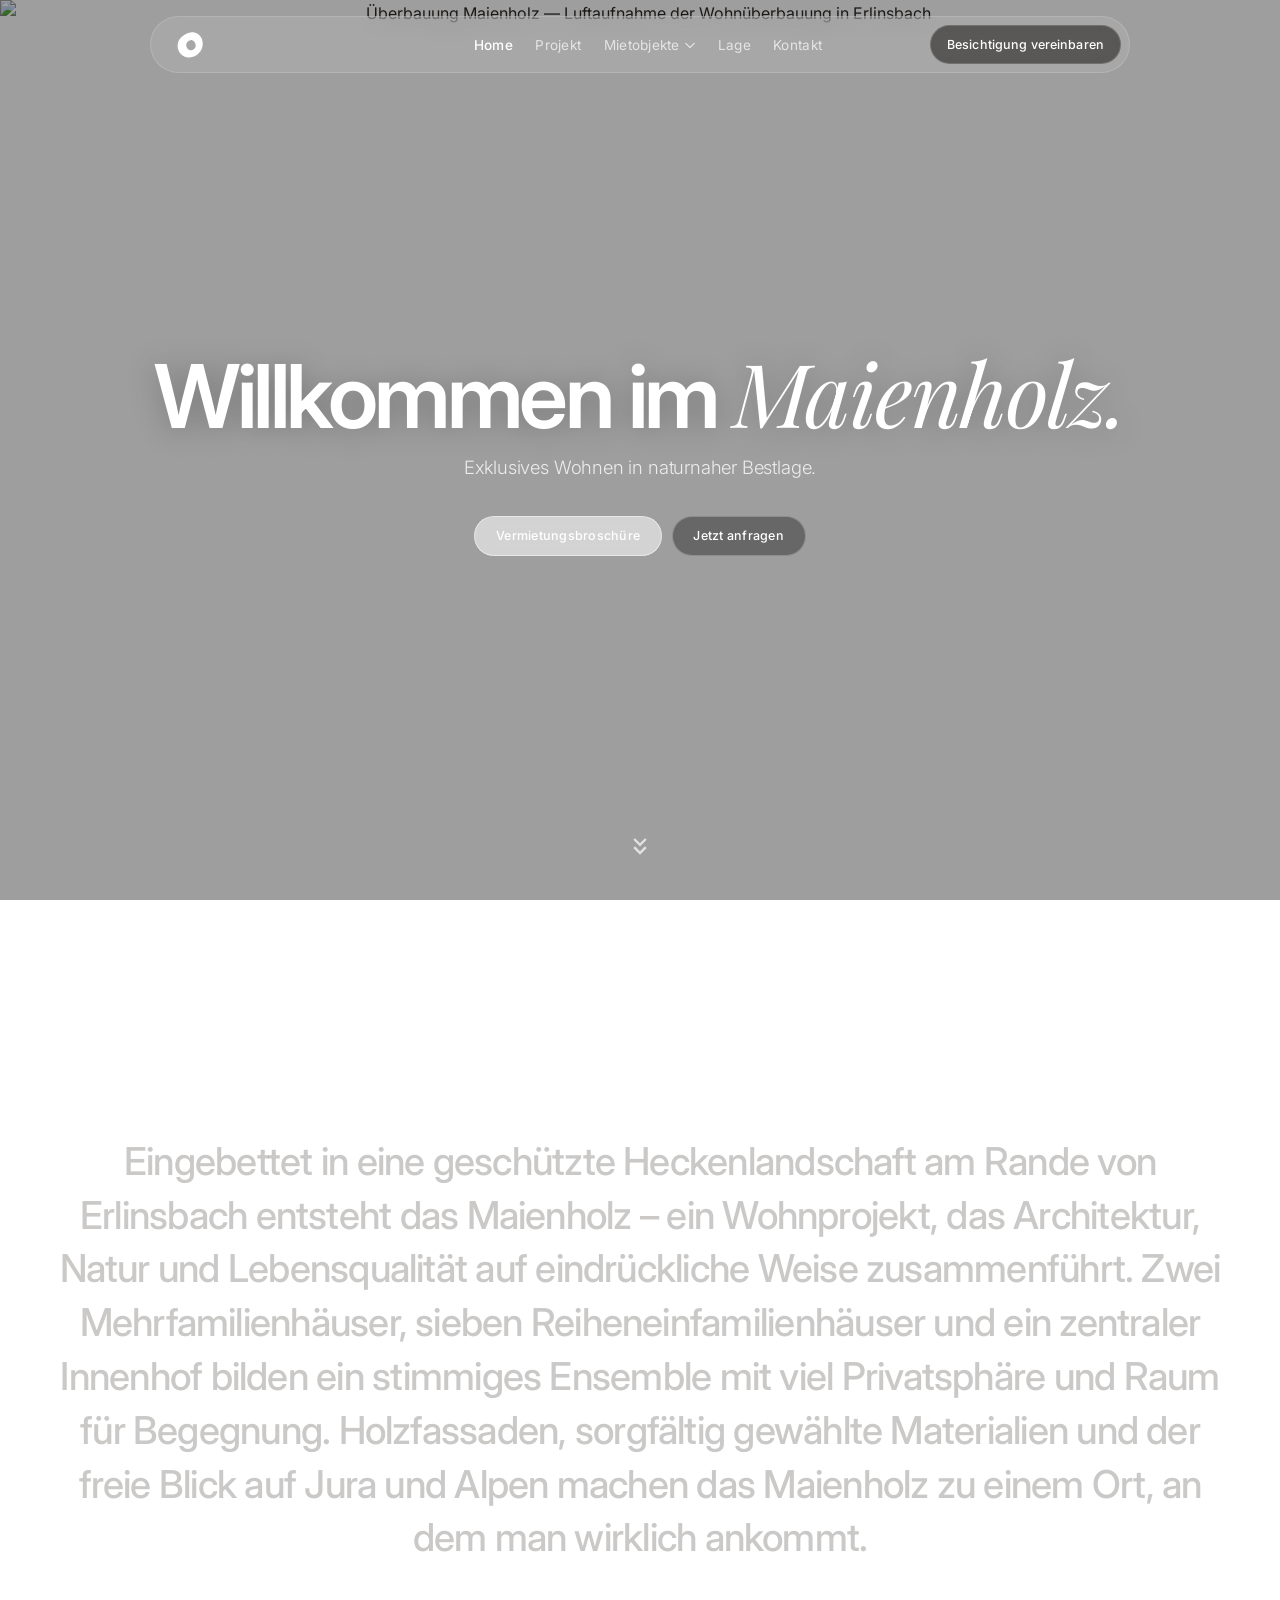
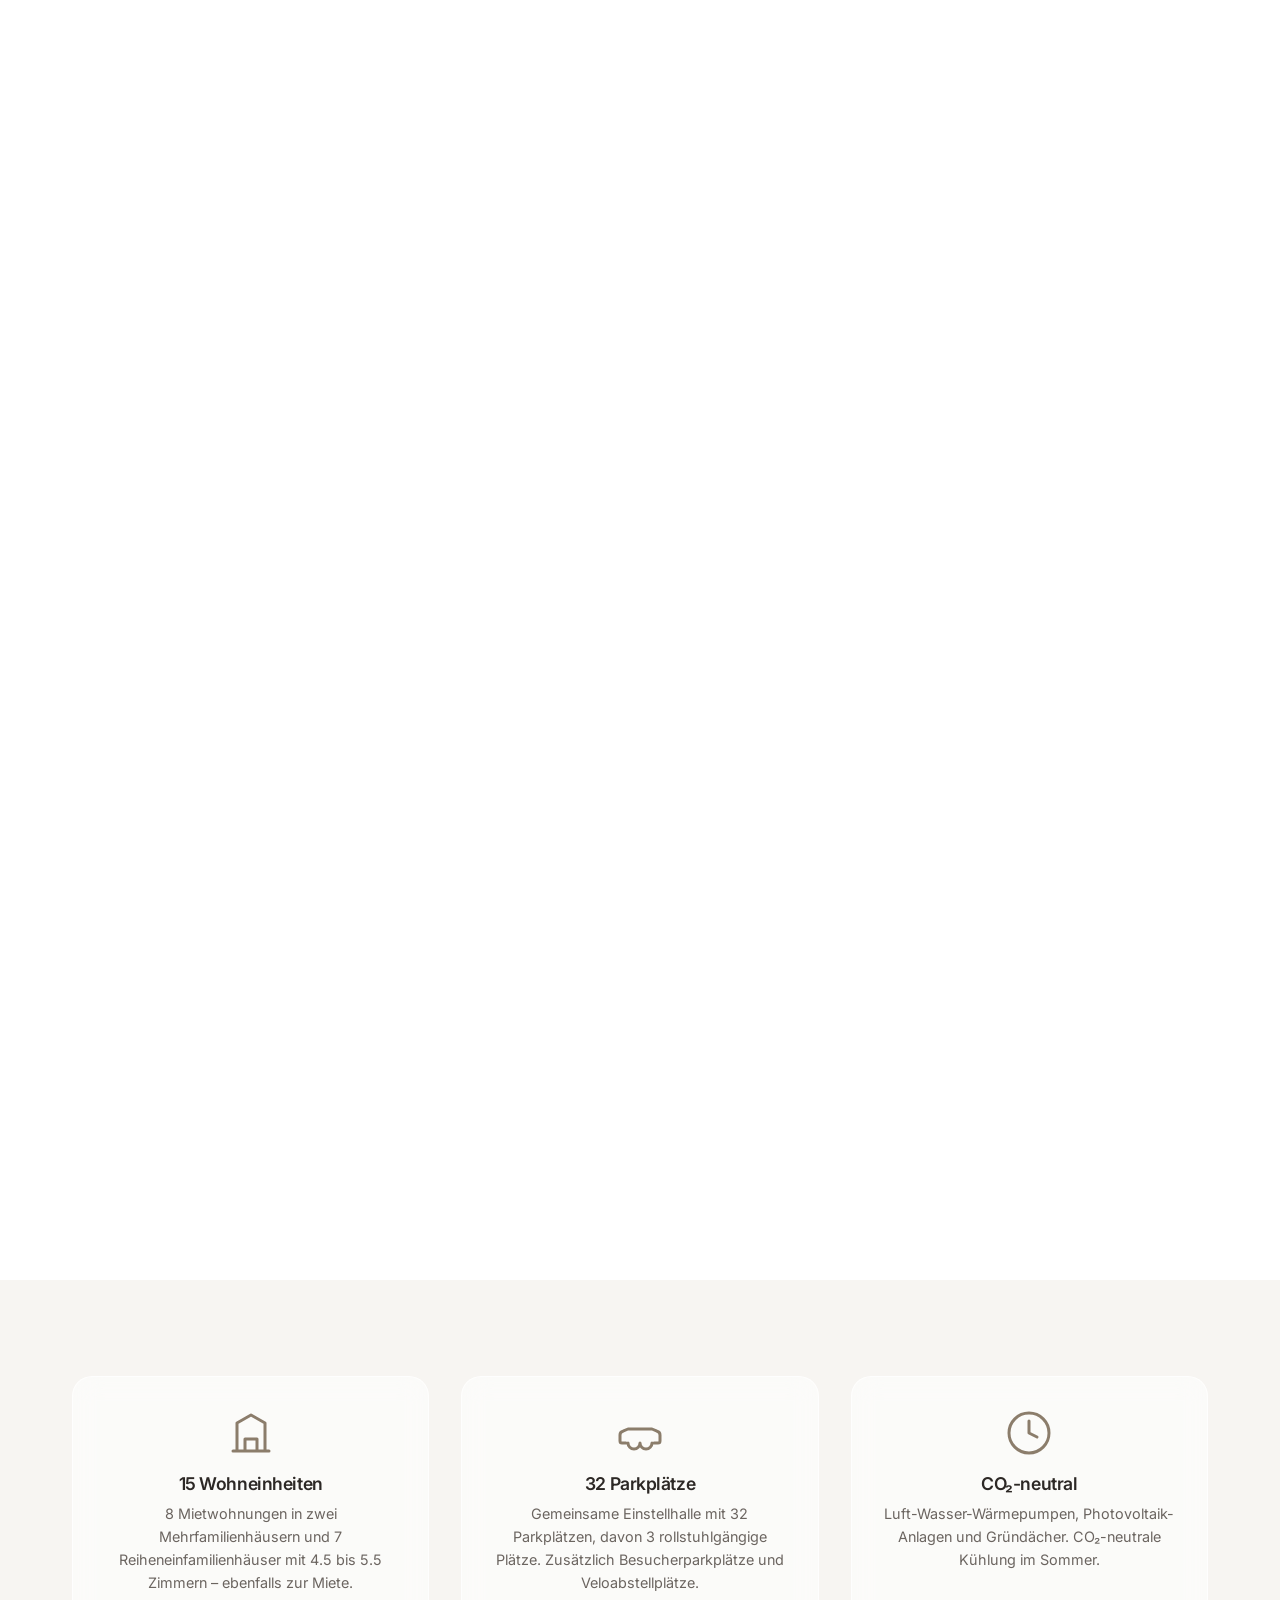
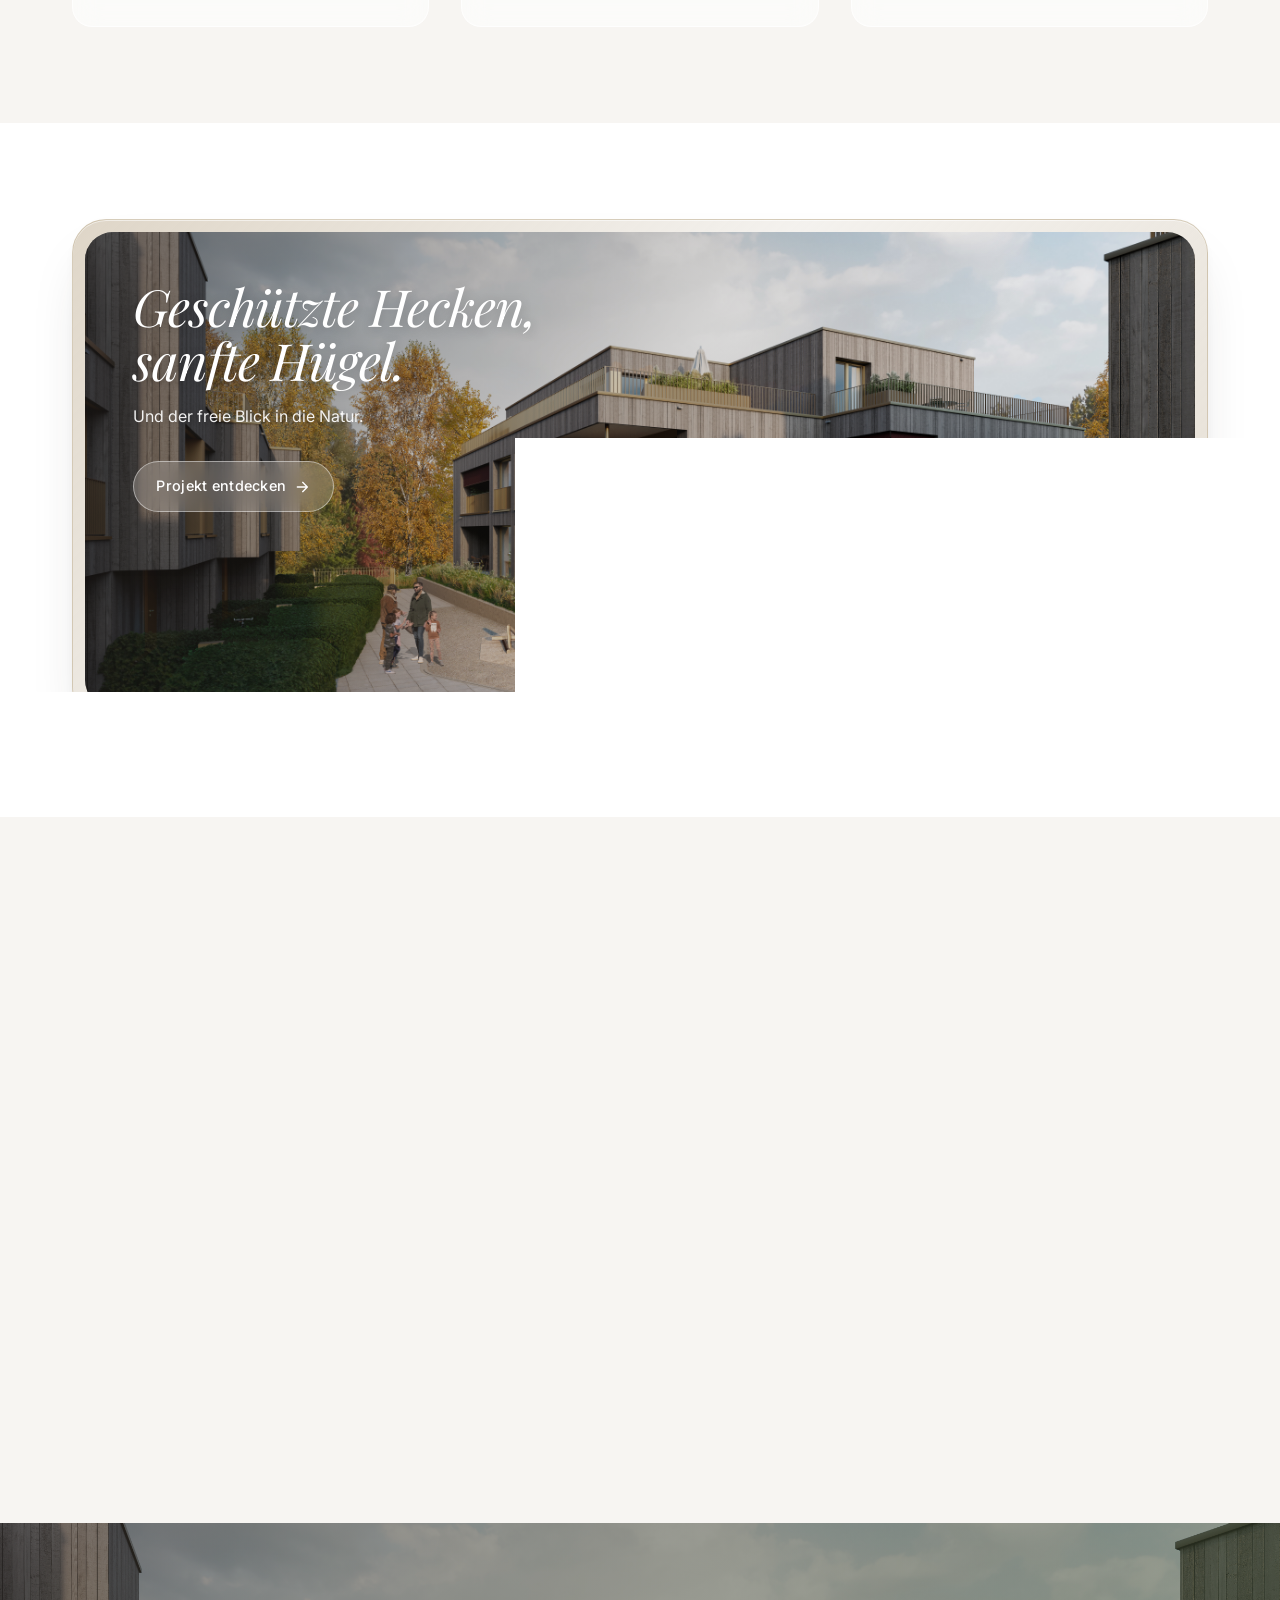
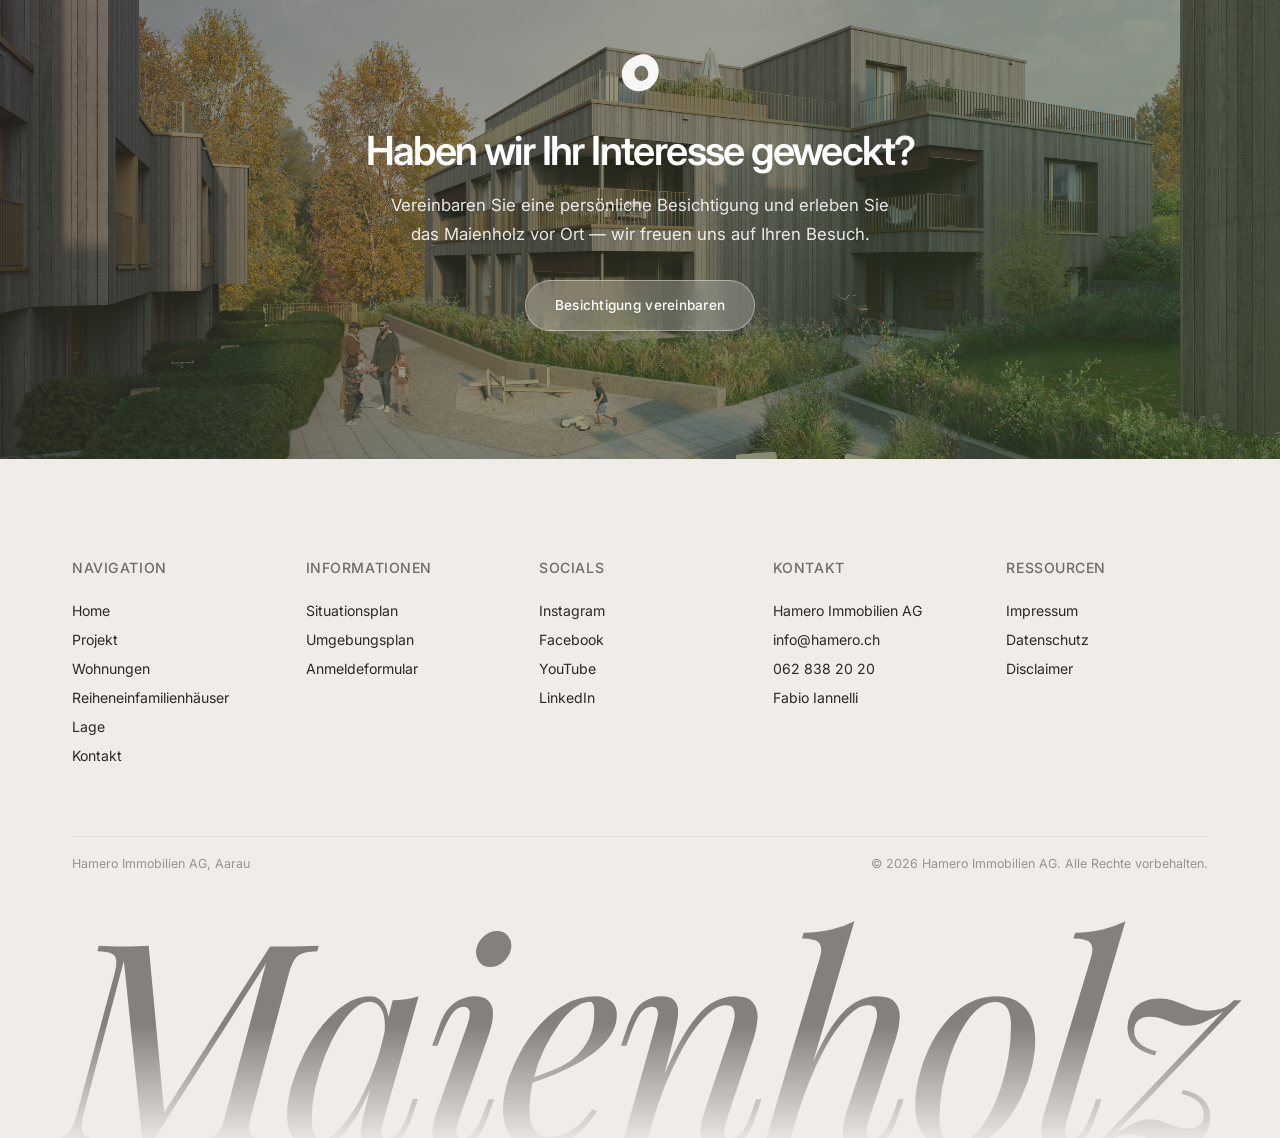
==== commit d6a68b10: "input admir" ====
--- a/index.html
+++ b/index.html
@@ -28,7 +28,16 @@
           <ul class="nav__list">
             <li><a href="index.html" class="nav__link nav__link--active">Home</a></li>
             <li><a href="projekt.html" class="nav__link">Projekt</a></li>
-            <li><a href="wohnungen.html" class="nav__link">Mietobjekte</a></li>
+            <li class="nav__item nav__item--dropdown">
+              <button type="button" class="nav__link nav__link--dropdown" aria-haspopup="true" aria-expanded="false">
+                Mietobjekte
+                <svg class="nav__caret" viewBox="0 0 12 8" aria-hidden="true"><path d="M1 1.5L6 6.5L11 1.5" fill="none" stroke="currentColor" stroke-width="1.5" stroke-linecap="round" stroke-linejoin="round"/></svg>
+              </button>
+              <div class="nav__dropdown">
+                <a href="wohnungen.html" class="nav__dropdown-link">Wohnungen</a>
+                <a href="reihenhaeuser.html" class="nav__dropdown-link">Reiheneinfamilienhäuser</a>
+              </div>
+            </li>
             <li><a href="lage.html" class="nav__link">Lage</a></li>
             <li><a href="kontakt.html" class="nav__link">Kontakt</a></li>
             <li class="nav__cta-wrap"><a href="kontakt.html" class="nav__cta">Besichtigung vereinbaren</a></li>
@@ -37,7 +46,16 @@
         <ul class="nav__list" id="navDesktop">
           <li><a href="index.html" class="nav__link nav__link--active">Home</a></li>
           <li><a href="projekt.html" class="nav__link">Projekt</a></li>
-          <li><a href="wohnungen.html" class="nav__link">Mietobjekte</a></li>
+          <li class="nav__item nav__item--dropdown">
+            <button type="button" class="nav__link nav__link--dropdown" aria-haspopup="true" aria-expanded="false">
+              Mietobjekte
+              <svg class="nav__caret" viewBox="0 0 12 8" aria-hidden="true"><path d="M1 1.5L6 6.5L11 1.5" fill="none" stroke="currentColor" stroke-width="1.5" stroke-linecap="round" stroke-linejoin="round"/></svg>
+            </button>
+            <div class="nav__dropdown">
+              <a href="wohnungen.html" class="nav__dropdown-link">Wohnungen</a>
+              <a href="reihenhaeuser.html" class="nav__dropdown-link">Reiheneinfamilienhäuser</a>
+            </div>
+          </li>
           <li><a href="lage.html" class="nav__link">Lage</a></li>
           <li><a href="kontakt.html" class="nav__link">Kontakt</a></li>
         </ul>
@@ -69,25 +87,12 @@
     <!-- Smooth transition from hero to white -->
     <div class="hero-fade" aria-hidden="true"></div>
 
-    <!-- Intro -->
-    <section class="section" id="intro">
-      <div class="container">
-        <div class="intro-split" data-animate>
-          <div class="intro-split__graphic">
-            <img src="images/skizze-axonometrie.svg" alt="Axonometrische Bleistiftskizze der Überbauung Maienholz">
-          </div>
-          <div class="intro-split__divider" aria-hidden="true"></div>
-          <div class="intro-split__text">
-            <span class="eyebrow-badge">Übersicht</span>
-            <h2 class="intro-split__title">Maienholz – Wohnen mit Weitblick</h2>
-            <p>
-              Eingebettet in eine geschützte Heckenlandschaft am Rande von Erlinsbach entsteht
-              das Maienholz – ein Wohnprojekt, das Architektur, Natur und Lebensqualität auf
-              eindrückliche Weise zusammenführt. Zwei Mehrfamilienhäuser, sieben Reiheneinfamilienhäuser
-              und ein zentraler Innenhof bilden ein stimmiges Ensemble mit viel Privatsphäre und Raum
-              für Begegnung. Holzfassaden, sorgfältig gewählte Materialien und der freie Blick auf
-              Jura und Alpen machen das Maienholz zu einem Ort, an dem man wirklich ankommt.
-            </p>
+    <!-- Intro / scroll-revealed text (pinned during reveal) -->
+    <section class="section scroll-reveal-section" id="intro">
+      <div class="scroll-reveal-wrap" data-scroll-reveal>
+        <div class="scroll-reveal-sticky">
+          <div class="scroll-reveal">
+            <p class="scroll-reveal__text">Eingebettet in eine geschützte Heckenlandschaft am Rande von Erlinsbach entsteht das Maienholz – ein Wohnprojekt, das Architektur, Natur und Lebensqualität auf eindrückliche Weise zusammenführt. Zwei Mehrfamilienhäuser, sieben Reiheneinfamilienhäuser und ein zentraler Innenhof bilden ein stimmiges Ensemble mit viel Privatsphäre und Raum für Begegnung. Holzfassaden, sorgfältig gewählte Materialien und der freie Blick auf Jura und Alpen machen das Maienholz zu einem Ort, an dem man wirklich ankommt.</p>
           </div>
         </div>
       </div>
@@ -184,7 +189,8 @@
           <ul class="footer__links">
             <li><a href="index.html">Home</a></li>
             <li><a href="projekt.html">Projekt</a></li>
-            <li><a href="wohnungen.html">Mietobjekte</a></li>
+            <li><a href="wohnungen.html">Wohnungen</a></li>
+            <li><a href="reihenhaeuser.html">Reiheneinfamilienhäuser</a></li>
             <li><a href="lage.html">Lage</a></li>
             <li><a href="kontakt.html">Kontakt</a></li>
           </ul>
@@ -192,9 +198,8 @@
         <div>
           <p class="footer__title">Informationen</p>
           <ul class="footer__links">
-            <li><a href="plans/GESAMT_SITUATION.pdf" target="_blank">Situationsplan</a></li>
-            <li><a href="plans/GESAMT_AXONOMETRIE.pdf" target="_blank">Axonometrie</a></li>
-            <li><a href="plans/130.500.1_FARB-_und_MATERIALKONZEPT.pdf" target="_blank">Farb- &amp; Materialkonzept</a></li>
+            <li><a href="images/Adressen%20Maienholz.png" target="_blank">Situationsplan</a></li>
+            <li><a href="plans/Umgebungsplan.pdf" target="_blank">Umgebungsplan</a></li>
             <li><a href="plans/Anmeldeformular.pdf" target="_blank">Anmeldeformular</a></li>
           </ul>
         </div>
--- a/css/layout.css
+++ b/css/layout.css
@@ -7,6 +7,10 @@
 
 .container--narrow {
   max-width: var(--container-narrow);
+}
+
+.container--wide {
+  max-width: 1500px;
 }
 
 /* Sections */
@@ -146,6 +150,123 @@
 
 .nav__link::after {
   display: none;
+}
+
+/* Dropdown nav item */
+.nav__item--dropdown {
+  position: relative;
+}
+
+.nav__link--dropdown {
+  display: inline-flex;
+  align-items: center;
+  gap: 0.35rem;
+  background: none;
+  border: none;
+  padding: 0;
+  margin: 0;
+  cursor: pointer;
+  font-family: inherit;
+  font-size: 0.85rem;
+  font-weight: var(--fw-regular);
+  letter-spacing: 0.02em;
+  color: rgba(255, 255, 255, 0.7);
+  transition: color var(--transition-base);
+}
+
+.nav__link--dropdown:hover,
+.nav__item--dropdown.is-open .nav__link--dropdown,
+.nav__link--dropdown.nav__link--dropdown-active {
+  color: var(--color-white);
+}
+
+.header--light .nav__link--dropdown {
+  color: rgba(44, 40, 37, 0.5);
+}
+
+.header--light .nav__link--dropdown:hover,
+.header--light .nav__item--dropdown.is-open .nav__link--dropdown,
+.header--light .nav__link--dropdown.nav__link--dropdown-active {
+  color: var(--color-text);
+}
+
+.nav__caret {
+  width: 10px;
+  height: 7px;
+  flex-shrink: 0;
+  transition: transform var(--transition-base);
+}
+
+.nav__item--dropdown.is-open .nav__caret {
+  transform: rotate(180deg);
+}
+
+.nav__dropdown {
+  position: absolute;
+  top: calc(100% + 1.75rem);
+  left: 50%;
+  transform: translateX(-50%) translateY(-6px);
+  min-width: 260px;
+  padding: 0.4rem;
+  background: rgba(255, 255, 255, 0.78);
+  backdrop-filter: blur(20px) saturate(160%);
+  -webkit-backdrop-filter: blur(20px) saturate(160%);
+  border: 1px solid rgba(255, 255, 255, 0.6);
+  border-radius: 14px;
+  box-shadow:
+    0 14px 40px rgba(44, 40, 37, 0.18),
+    0 4px 12px rgba(44, 40, 37, 0.06),
+    inset 0 1px 0 rgba(255, 255, 255, 0.65);
+  opacity: 0;
+  visibility: hidden;
+  pointer-events: none;
+  display: flex;
+  flex-direction: column;
+  gap: 2px;
+  z-index: 100;
+  transition: opacity 0.22s ease, transform 0.22s cubic-bezier(0.22, 1, 0.36, 1), visibility 0s 0.22s;
+}
+
+/* Invisible hover bridge between trigger and dropdown panel */
+.nav__dropdown::before {
+  content: '';
+  position: absolute;
+  top: -1.85rem;
+  left: 0;
+  right: 0;
+  height: 1.85rem;
+}
+
+.nav__item--dropdown.is-open .nav__dropdown {
+  opacity: 1;
+  visibility: visible;
+  pointer-events: auto;
+  transform: translateX(-50%) translateY(0);
+  transition: opacity 0.22s ease, transform 0.22s cubic-bezier(0.22, 1, 0.36, 1), visibility 0s 0s;
+}
+
+.nav__dropdown-link {
+  display: block;
+  padding: 0.65rem 1rem;
+  font-size: 0.88rem;
+  font-weight: var(--fw-regular);
+  letter-spacing: -0.005em;
+  color: var(--color-text);
+  text-decoration: none;
+  border-radius: 9px;
+  white-space: nowrap;
+  transition: background-color var(--transition-fast), color var(--transition-fast);
+}
+
+.nav__dropdown-link:hover {
+  background-color: rgba(44, 40, 37, 0.07);
+  color: var(--color-text);
+}
+
+.nav__dropdown-link--active {
+  background-color: rgba(44, 40, 37, 0.09);
+  color: var(--color-text);
+  font-weight: var(--fw-medium);
 }
 
 /* Hamburger */
--- a/css/components.css
+++ b/css/components.css
@@ -63,6 +63,34 @@
   color: var(--color-wood-dark);
   border-color: rgba(255, 255, 255, 1);
   box-shadow: 0 4px 24px rgba(0, 0, 0, 0.15);
+}
+
+/* Anmeldeformular link under contact details — arrow + text, left-aligned */
+.kontakt-grid__form-link {
+  display: inline-flex;
+  align-items: center;
+  gap: 0.55rem;
+  margin-top: 0.4rem;
+  font-size: 1rem;
+  font-weight: var(--fw-medium);
+  color: var(--color-text);
+  text-decoration: none;
+  transition: opacity var(--transition-fast), transform var(--transition-fast);
+}
+
+.kontakt-grid__form-link svg {
+  width: 18px;
+  height: 18px;
+  flex-shrink: 0;
+  transition: transform var(--transition-fast);
+}
+
+.kontakt-grid__form-link:hover {
+  opacity: 0.7;
+}
+
+.kontakt-grid__form-link:hover svg {
+  transform: translateX(3px);
 }
 
 /* CTA section with background image */
@@ -1402,6 +1430,62 @@
 
 .showcase__btn:hover svg {
   transform: translateX(3px);
+}
+
+/* Scroll-revealed text — word-by-word reveal linked to scroll position.
+   The section pins (sticky) during the reveal so the text stays in view
+   for a moment after fully revealed before scrolling continues. */
+.scroll-reveal-section {
+  padding: 0;
+}
+
+.scroll-reveal-wrap {
+  position: relative;
+  height: 220vh;
+}
+
+.scroll-reveal-sticky {
+  position: sticky;
+  top: 0;
+  height: 100vh;
+  display: flex;
+  align-items: center;
+  justify-content: center;
+}
+
+.scroll-reveal {
+  max-width: 1240px;
+  margin: 0 auto;
+  padding: 0 var(--space-md);
+  text-align: center;
+}
+
+.scroll-reveal__text {
+  font-family: var(--font-primary);
+  font-size: clamp(1.4rem, 3vw, 2.4rem);
+  font-weight: var(--fw-medium);
+  line-height: 1.4;
+  letter-spacing: -0.02em;
+  color: var(--color-text);
+  margin: 0;
+}
+
+/* Spans only exist after JS splits the text — initial muted state, animated to full color on scroll */
+.reveal-word {
+  display: inline-block;
+  color: rgba(44, 40, 37, 0.25);
+  transition: color 0.45s cubic-bezier(0.22, 1, 0.36, 1);
+  will-change: color;
+}
+
+.reveal-word.is-visible {
+  color: var(--color-text);
+}
+
+.reveal-word em {
+  font-family: var(--font-serif);
+  font-style: italic;
+  font-weight: 400;
 }
 
 /* Eyebrow badge — small chip with subtle grey border */
--- a/css/responsive.css
+++ b/css/responsive.css
@@ -78,6 +78,94 @@
     transition: opacity 0.45s ease, transform 0.5s cubic-bezier(0.22, 1, 0.36, 1), color 0.2s ease;
   }
 
+  /* Mobile: dropdown item — inline expansion under trigger */
+  .nav__overlay .nav__item--dropdown {
+    display: flex;
+    flex-direction: column;
+    align-items: center;
+    gap: 0;
+  }
+
+  .nav__overlay .nav__link--dropdown {
+    display: inline-flex;
+    align-items: center;
+    gap: 0.5rem;
+    background: none;
+    border: none;
+    padding: 0;
+    margin: 0;
+    cursor: pointer;
+    font-family: inherit;
+    color: rgba(255, 255, 255, 0.4);
+    font-size: clamp(1.9rem, 7vw, 2.6rem);
+    font-weight: var(--fw-light);
+    letter-spacing: -0.01em;
+    line-height: 1.25;
+  }
+
+  .nav__overlay .nav__link--dropdown:hover,
+  .nav__overlay .nav__item--dropdown.is-open .nav__link--dropdown,
+  .nav__overlay .nav__link--dropdown.nav__link--dropdown-active {
+    color: var(--color-white);
+  }
+
+  .nav__overlay .nav__caret {
+    width: 16px;
+    height: 11px;
+  }
+
+  .nav__overlay .nav__dropdown {
+    position: static;
+    transform: none;
+    min-width: 0;
+    padding: 0;
+    margin: 0;
+    background: none;
+    border: none;
+    box-shadow: none;
+    backdrop-filter: none;
+    -webkit-backdrop-filter: none;
+    border-radius: 0;
+    opacity: 0;
+    visibility: hidden;
+    pointer-events: none;
+    max-height: 0;
+    overflow: hidden;
+    transition: opacity 0.3s ease, max-height 0.35s cubic-bezier(0.22, 1, 0.36, 1), margin 0.3s ease, visibility 0s 0.3s;
+  }
+
+  .nav__overlay .nav__dropdown::before {
+    display: none;
+  }
+
+  .nav__overlay .nav__item--dropdown.is-open .nav__dropdown {
+    opacity: 1;
+    visibility: visible;
+    pointer-events: auto;
+    transform: none;
+    max-height: 240px;
+    margin-top: 0.5rem;
+    transition: opacity 0.3s ease, max-height 0.35s cubic-bezier(0.22, 1, 0.36, 1), margin 0.3s ease, visibility 0s 0s;
+  }
+
+  .nav__overlay .nav__dropdown-link {
+    display: block;
+    padding: 0.3rem 0;
+    background: none;
+    border-radius: 0;
+    text-align: center;
+    color: rgba(255, 255, 255, 0.55);
+    font-size: 1.15rem;
+    font-weight: var(--fw-light);
+    letter-spacing: -0.005em;
+  }
+
+  .nav__overlay .nav__dropdown-link:hover,
+  .nav__overlay .nav__dropdown-link--active {
+    background: none;
+    color: var(--color-white);
+  }
+
   .nav__overlay .nav__link:hover {
     color: var(--color-white);
   }
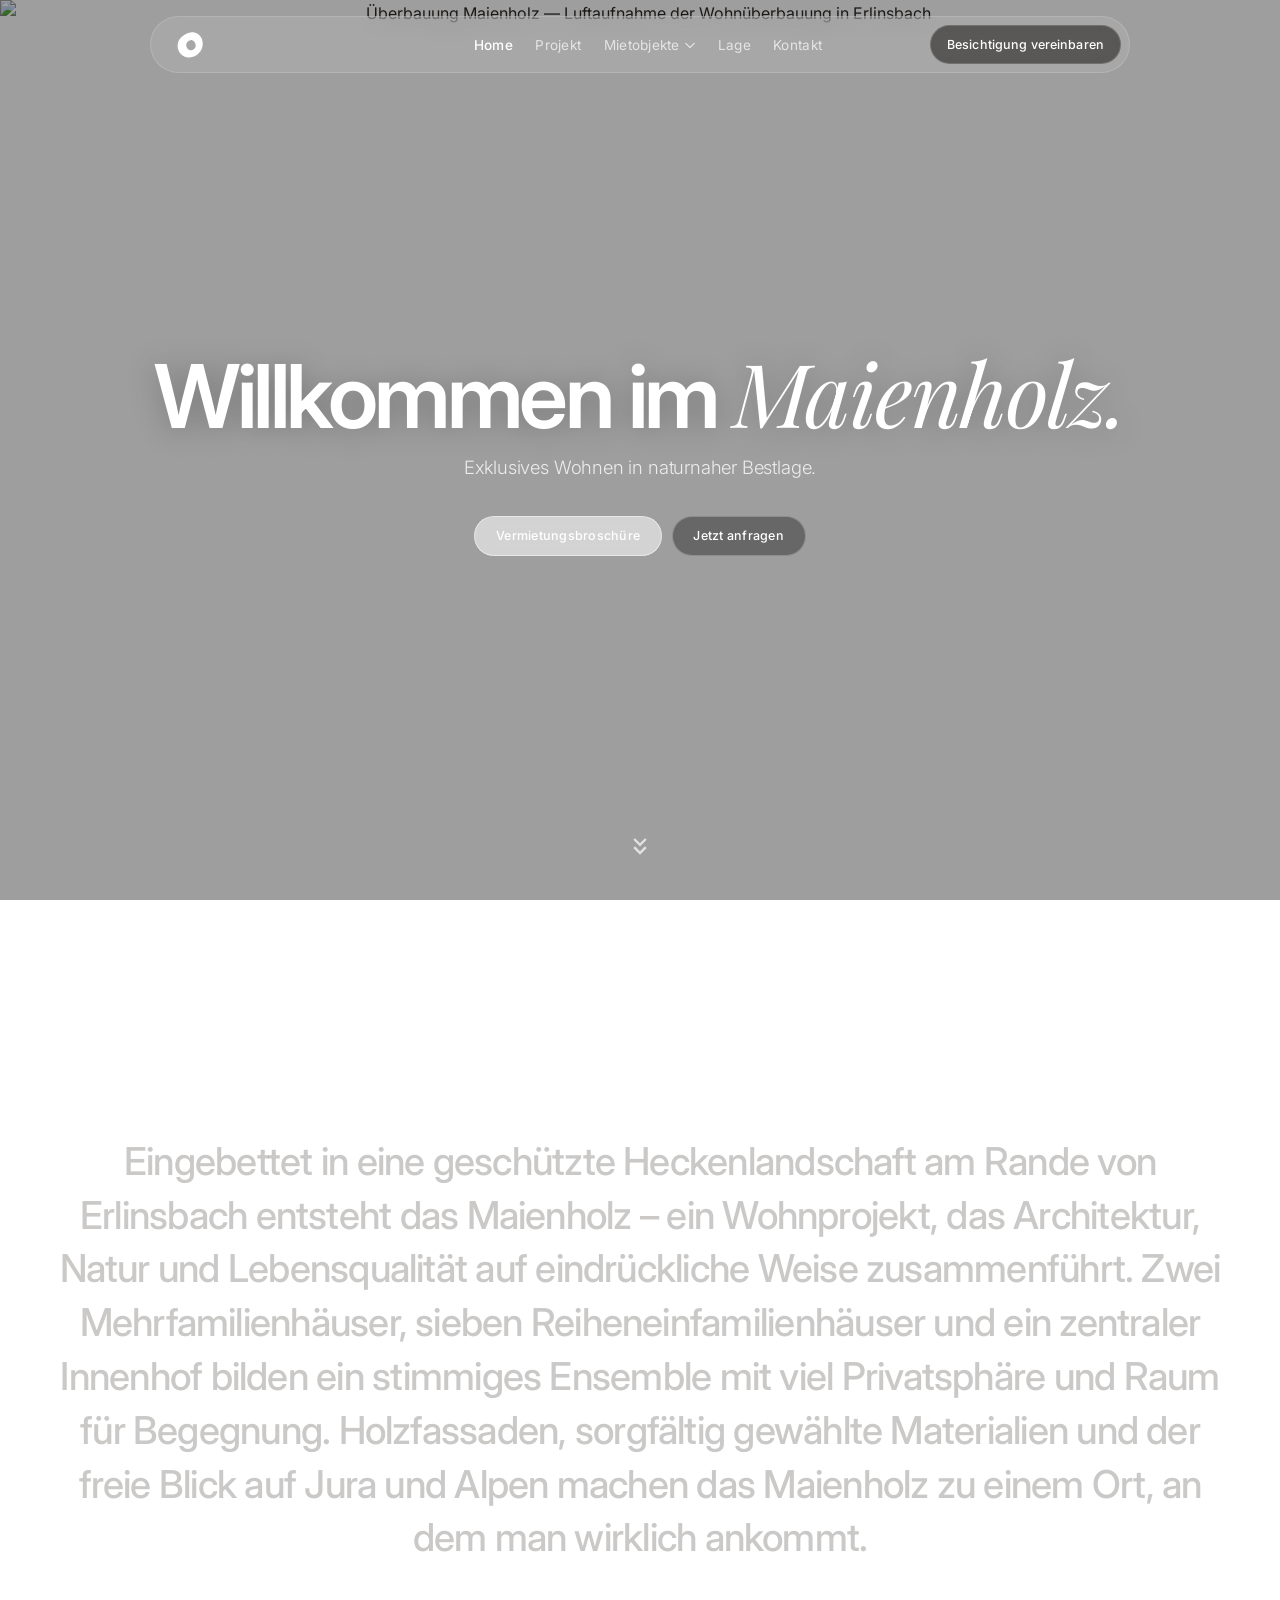
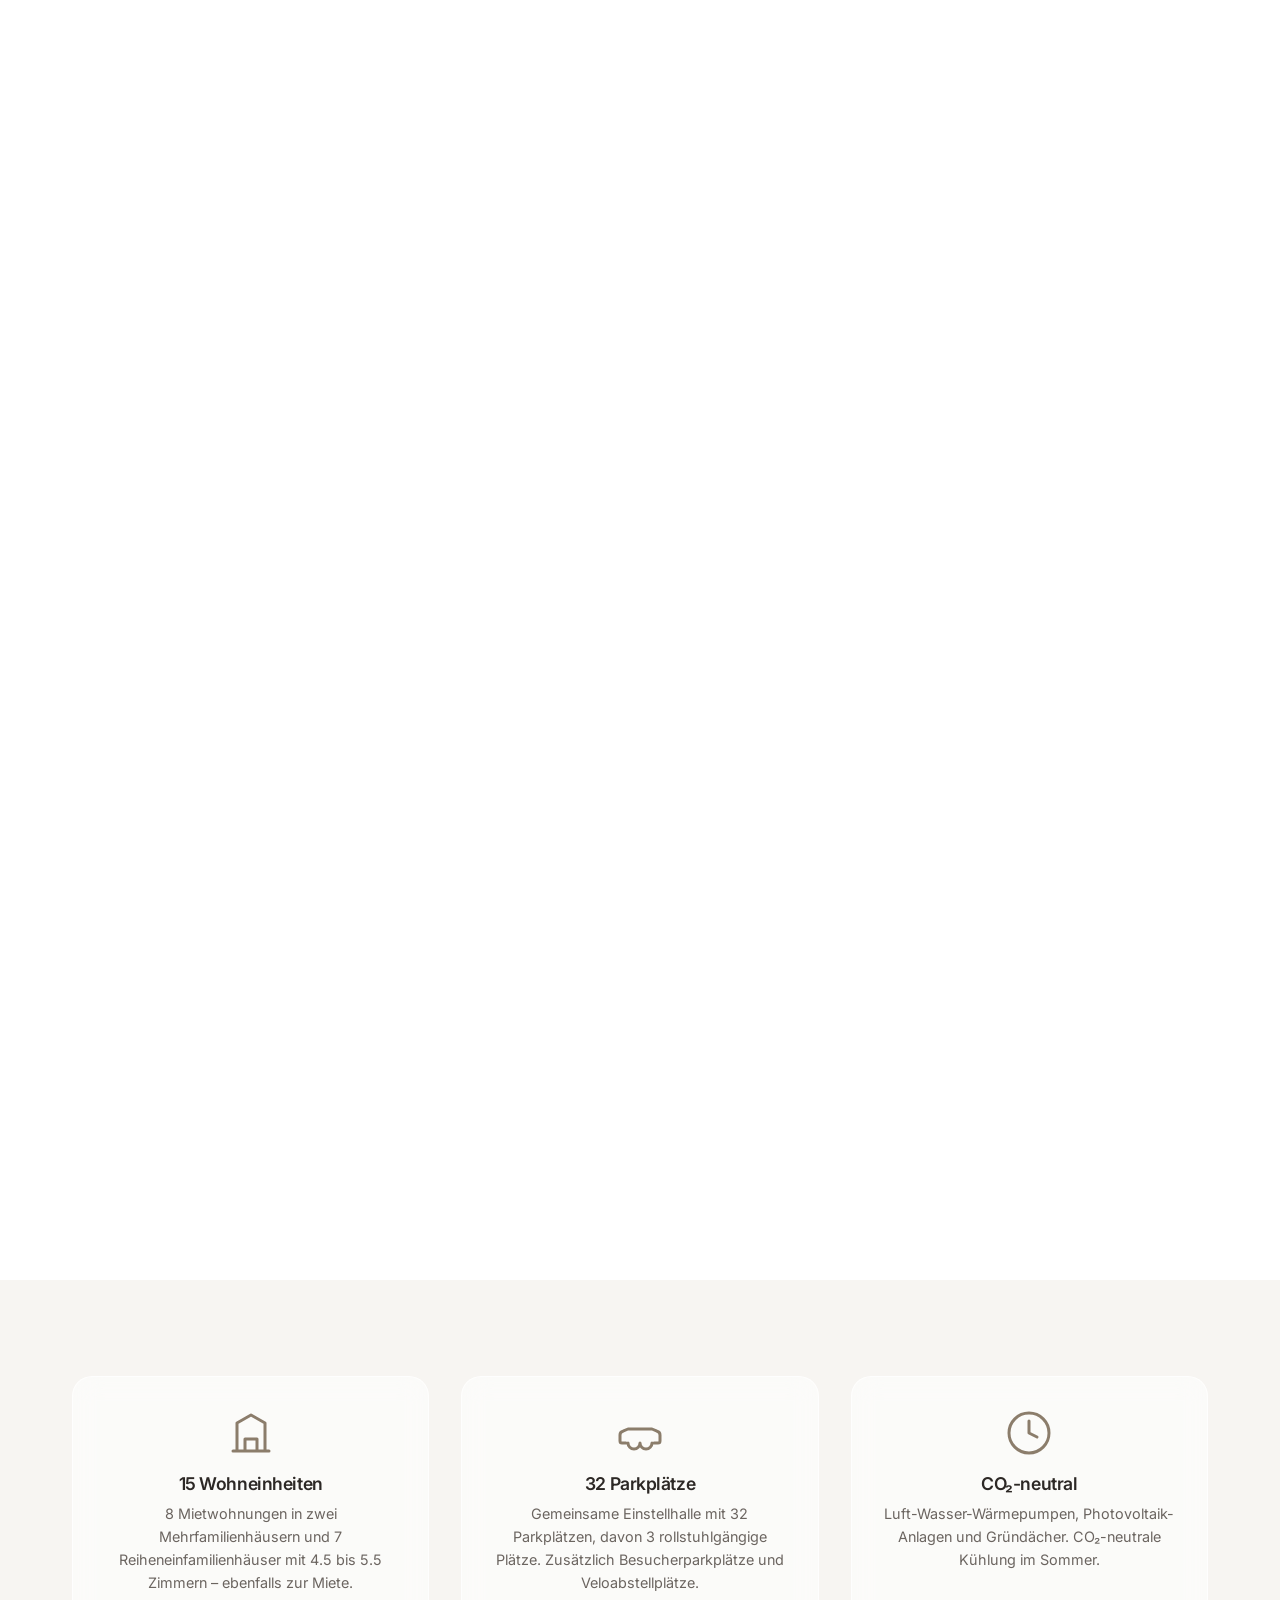
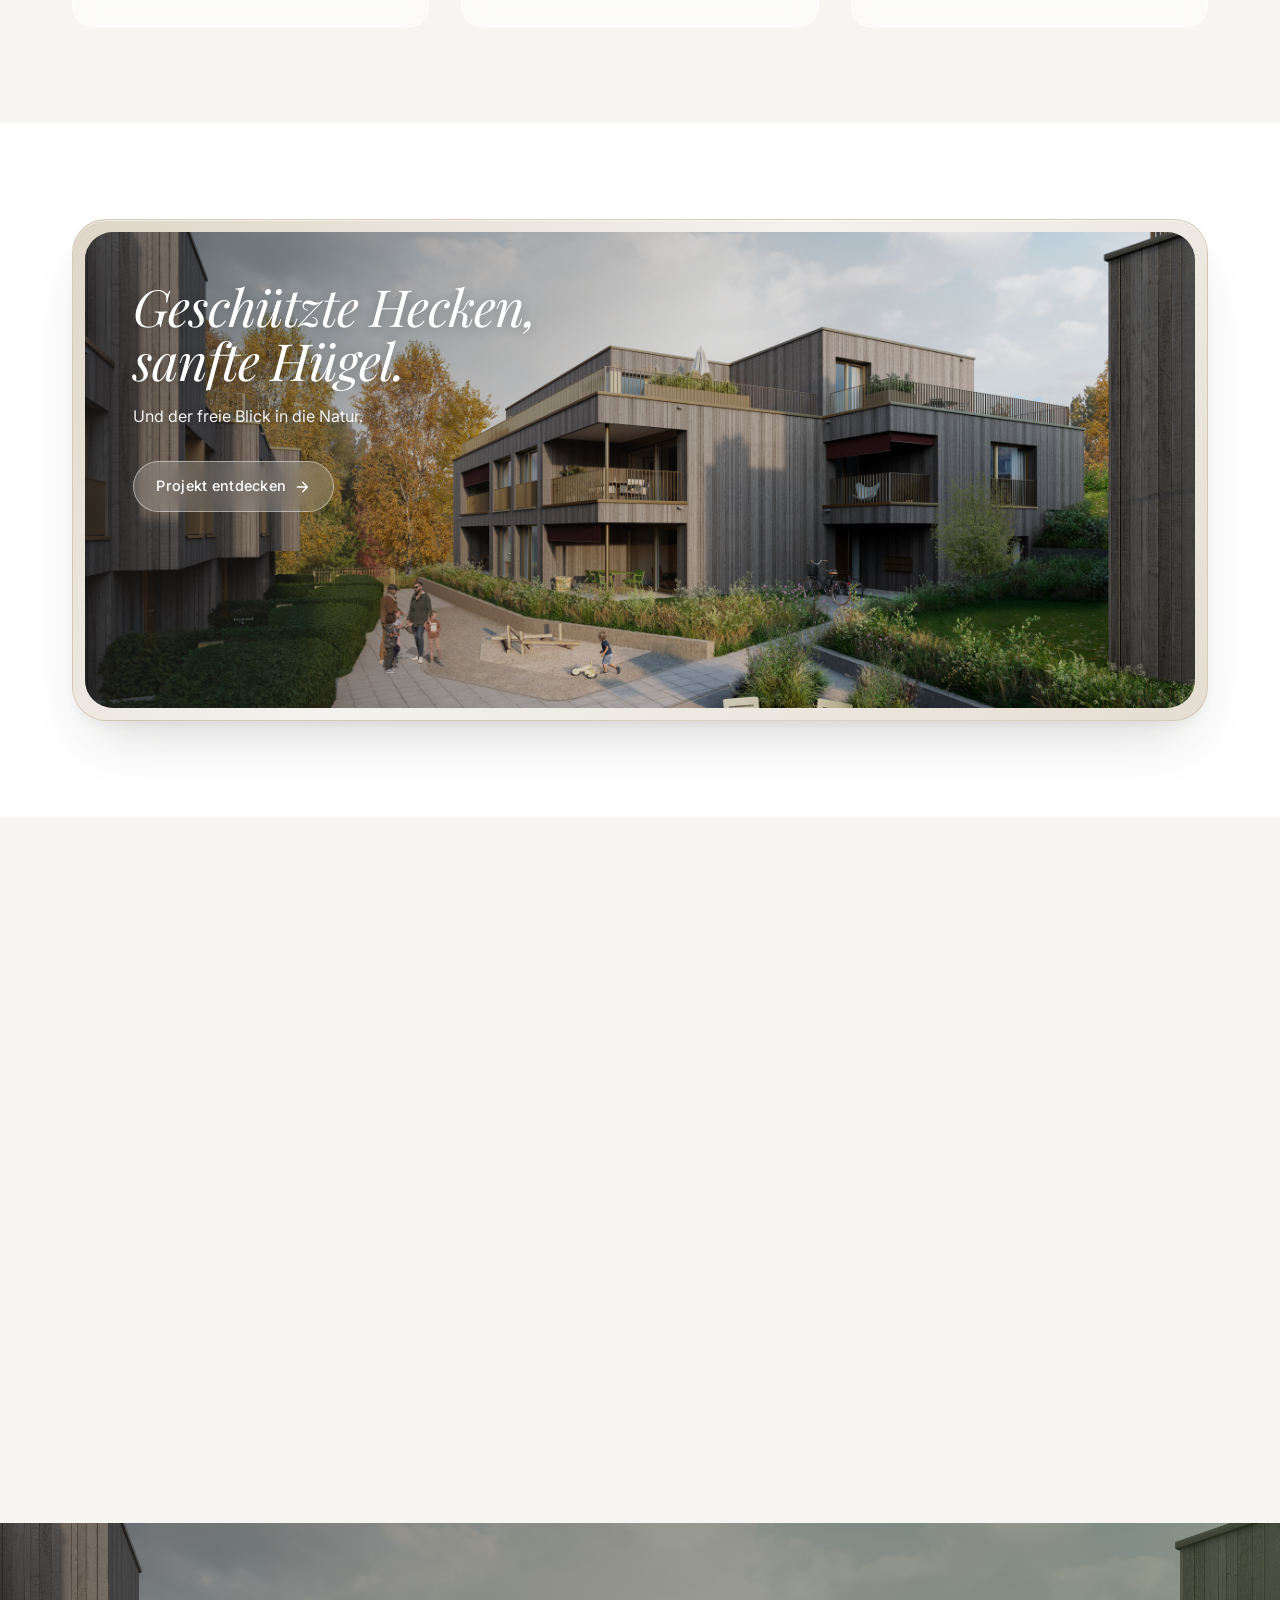
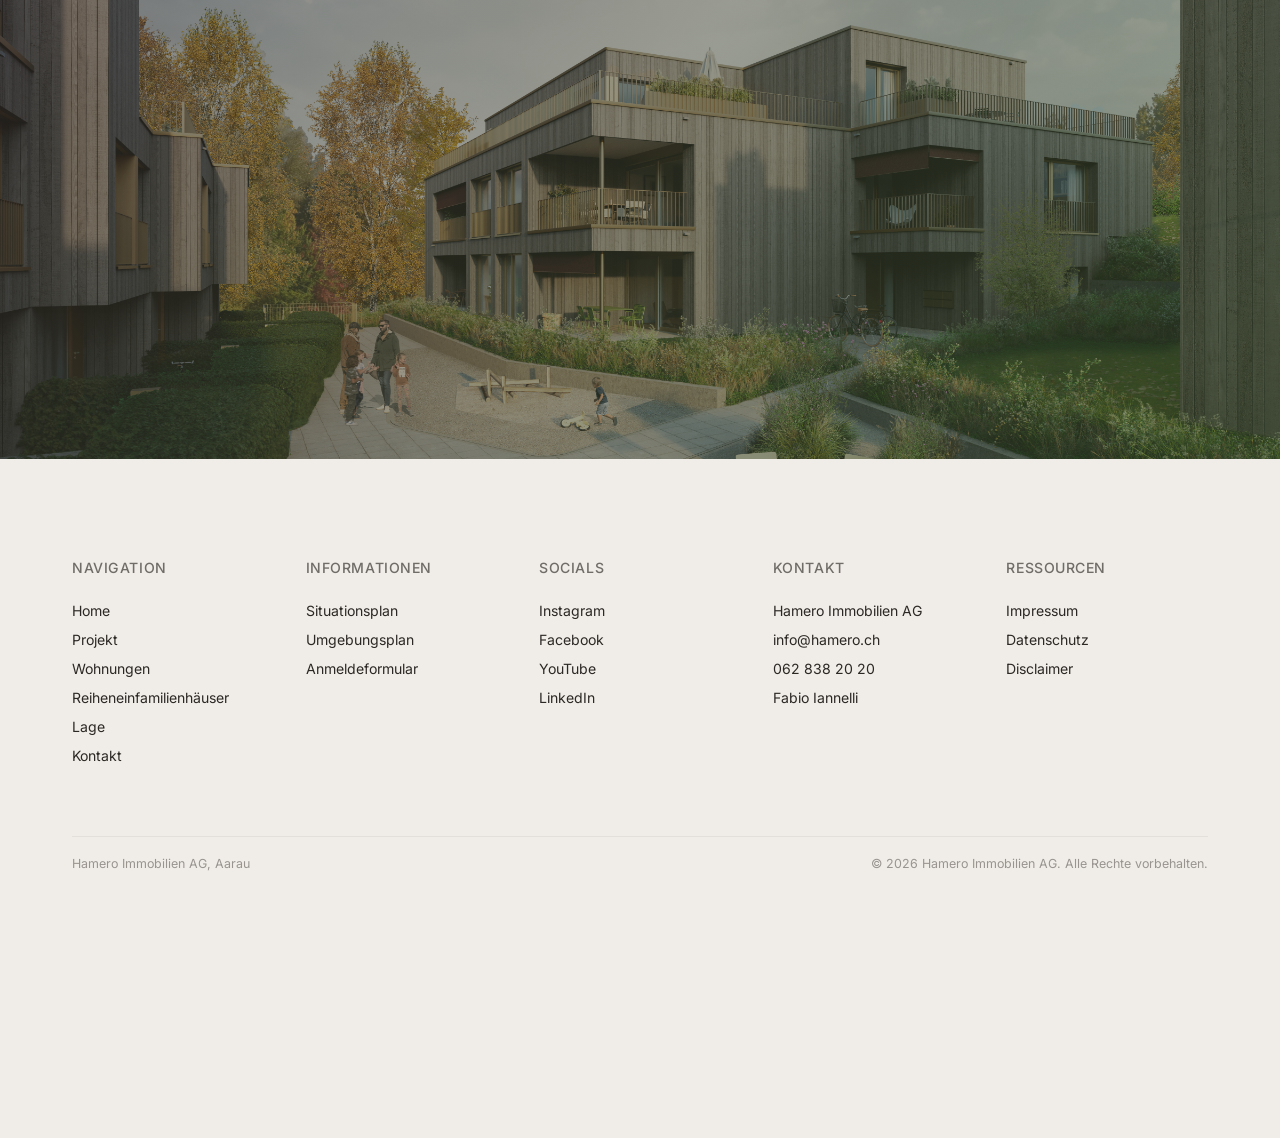
==== commit 1c432447: "footer" ====
--- a/index.html
+++ b/index.html
@@ -235,7 +235,9 @@
         <span>&copy; 2026 Hamero Immobilien AG. Alle Rechte vorbehalten.</span>
       </div>
     </div>
-    <div class="footer__brand-xl" aria-hidden="true">Maienholz</div>
+    <div class="footer__brand-clip" data-animate>
+      <div class="footer__brand-xl" aria-hidden="true">Maienholz</div>
+    </div>
   </footer>
 
   <script src="js/main.js"></script>
--- a/css/layout.css
+++ b/css/layout.css
@@ -564,6 +564,27 @@
   opacity: 0.65;
 }
 
+/* Clip container — the wordmark slides up from below when scrolled into view */
+.footer__brand-clip {
+  overflow: hidden;
+}
+
+/* Neutralize the generic [data-animate] effect on the clip — only the inner brand animates */
+.footer__brand-clip[data-animate] {
+  opacity: 1;
+  transform: none;
+  transition: none;
+}
+
+.footer__brand-clip .footer__brand-xl {
+  transform: translateY(100%);
+  transition: transform 1.8s cubic-bezier(0.22, 1, 0.36, 1);
+}
+
+.footer__brand-clip.is-visible .footer__brand-xl {
+  transform: translateY(10px);
+}
+
 /* Large italic Maienholz wordmark below footer — fades top (dark) → bottom (white) */
 .footer__brand-xl {
   font-family: var(--font-serif);
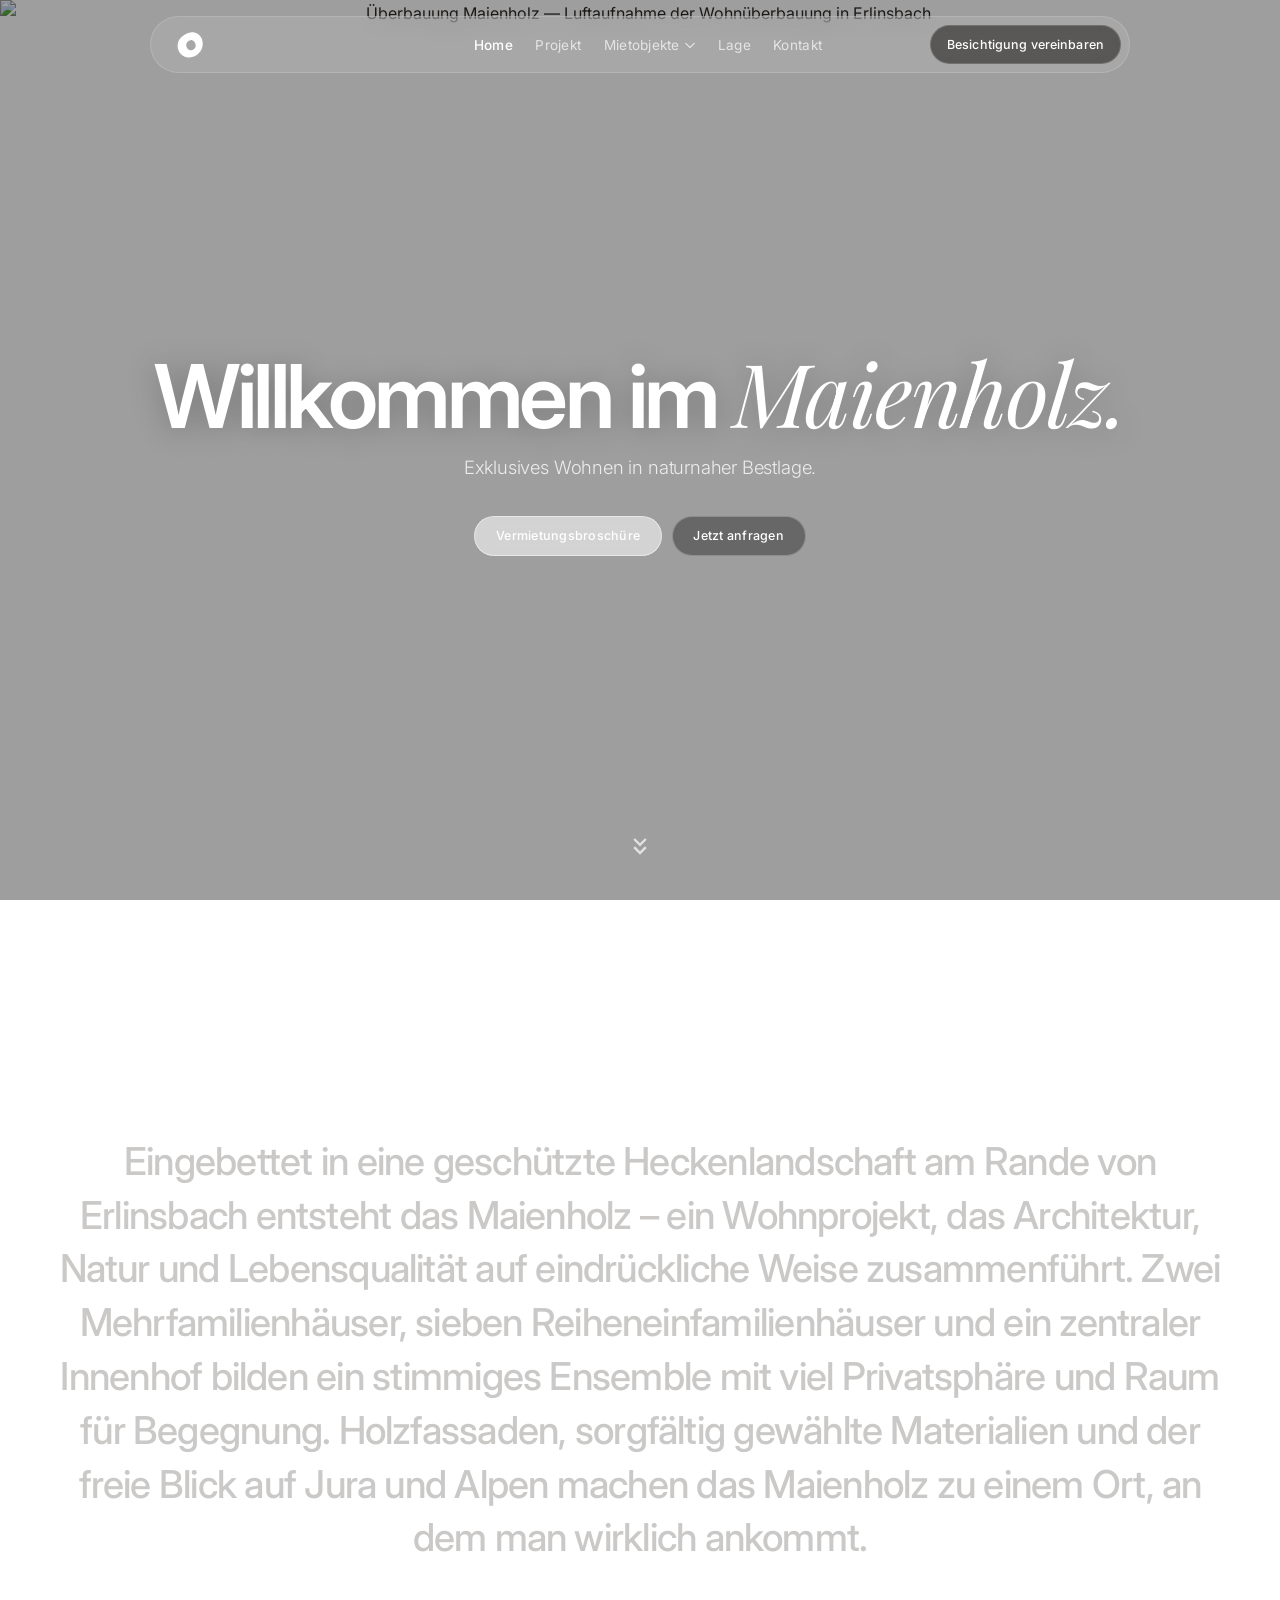
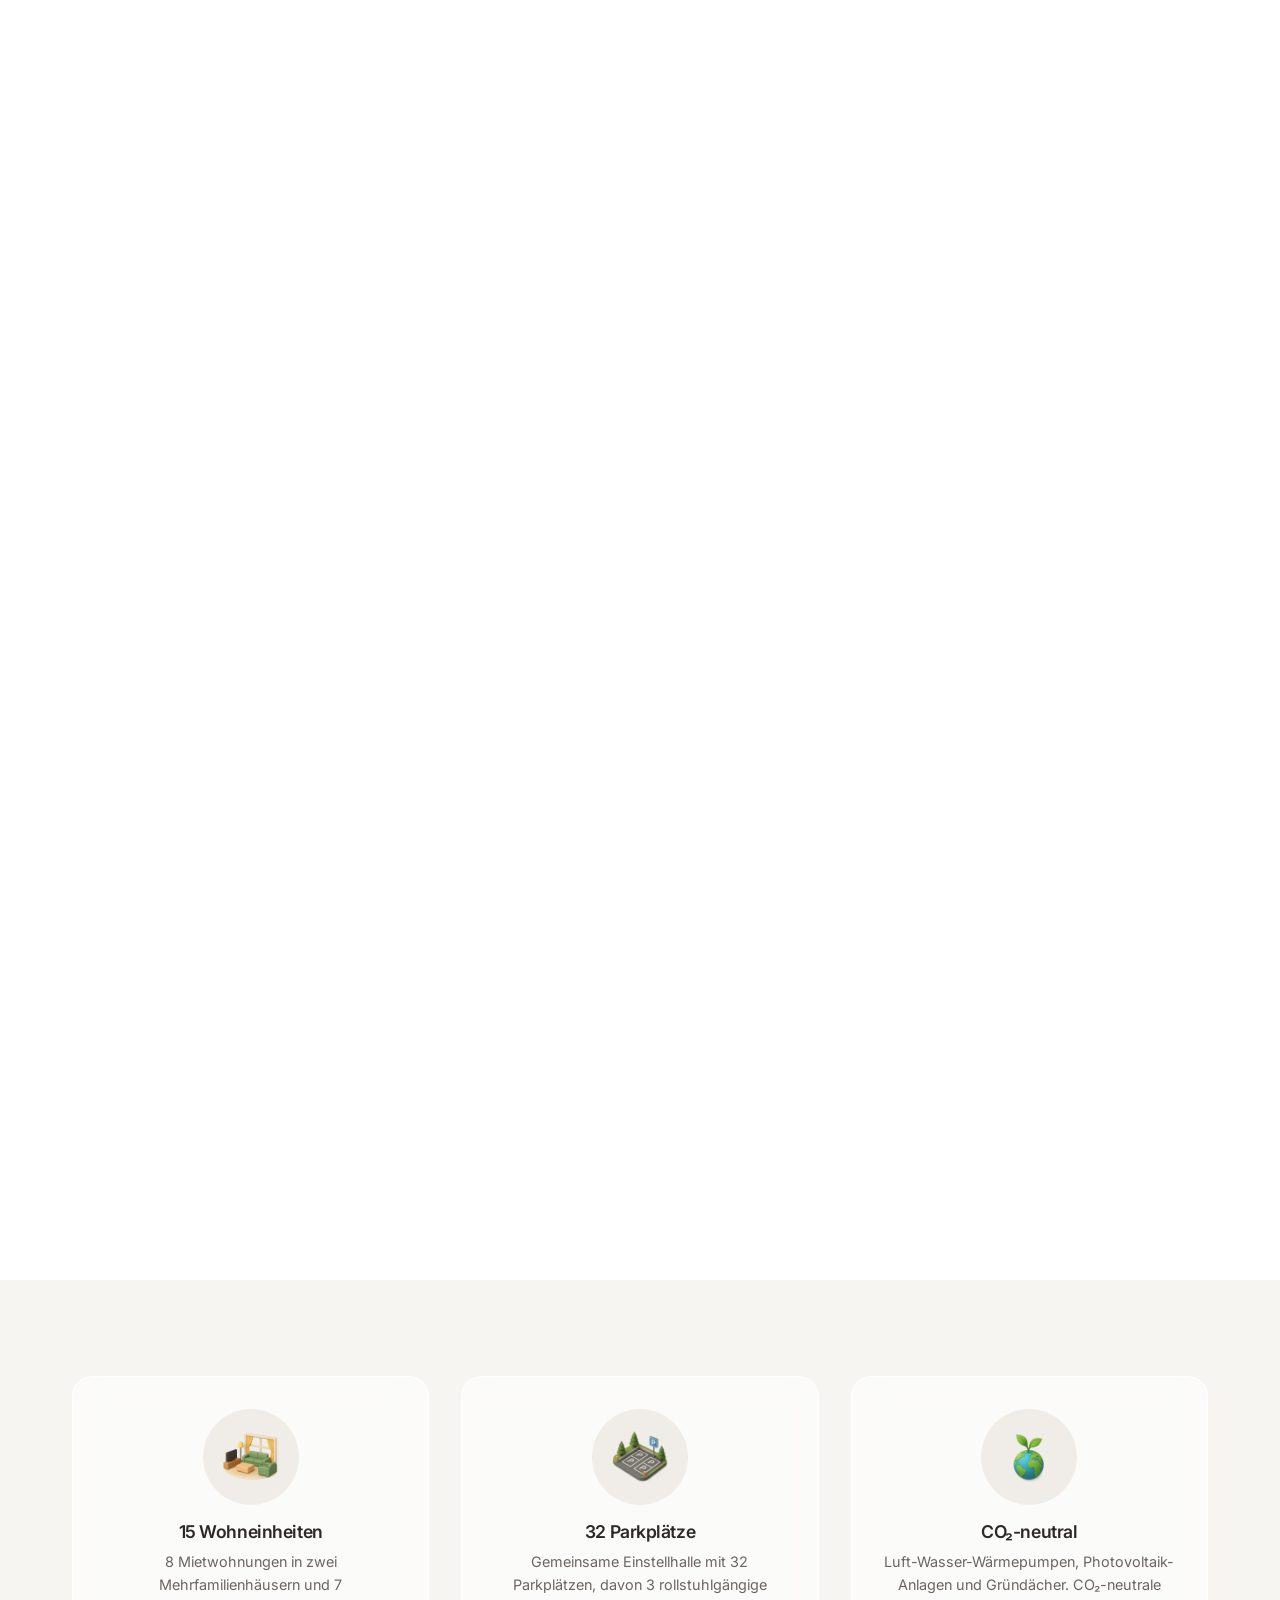
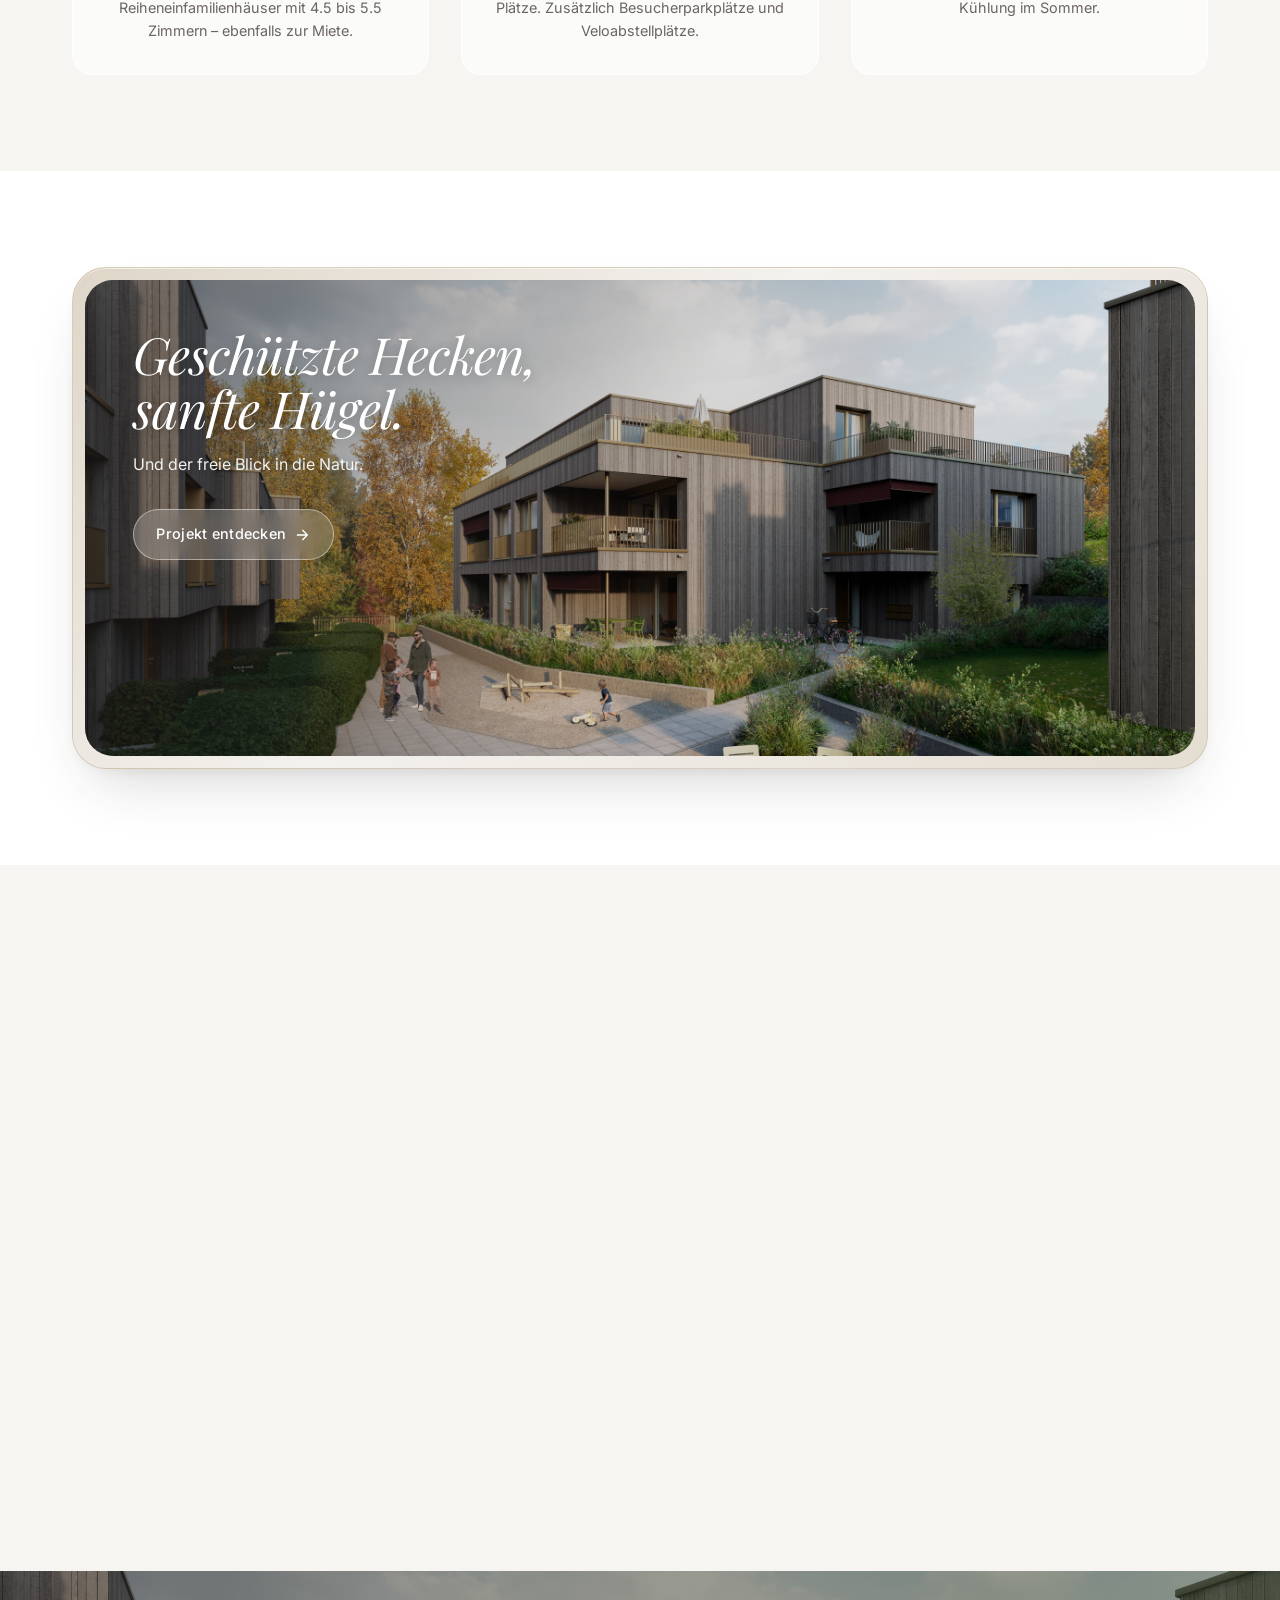
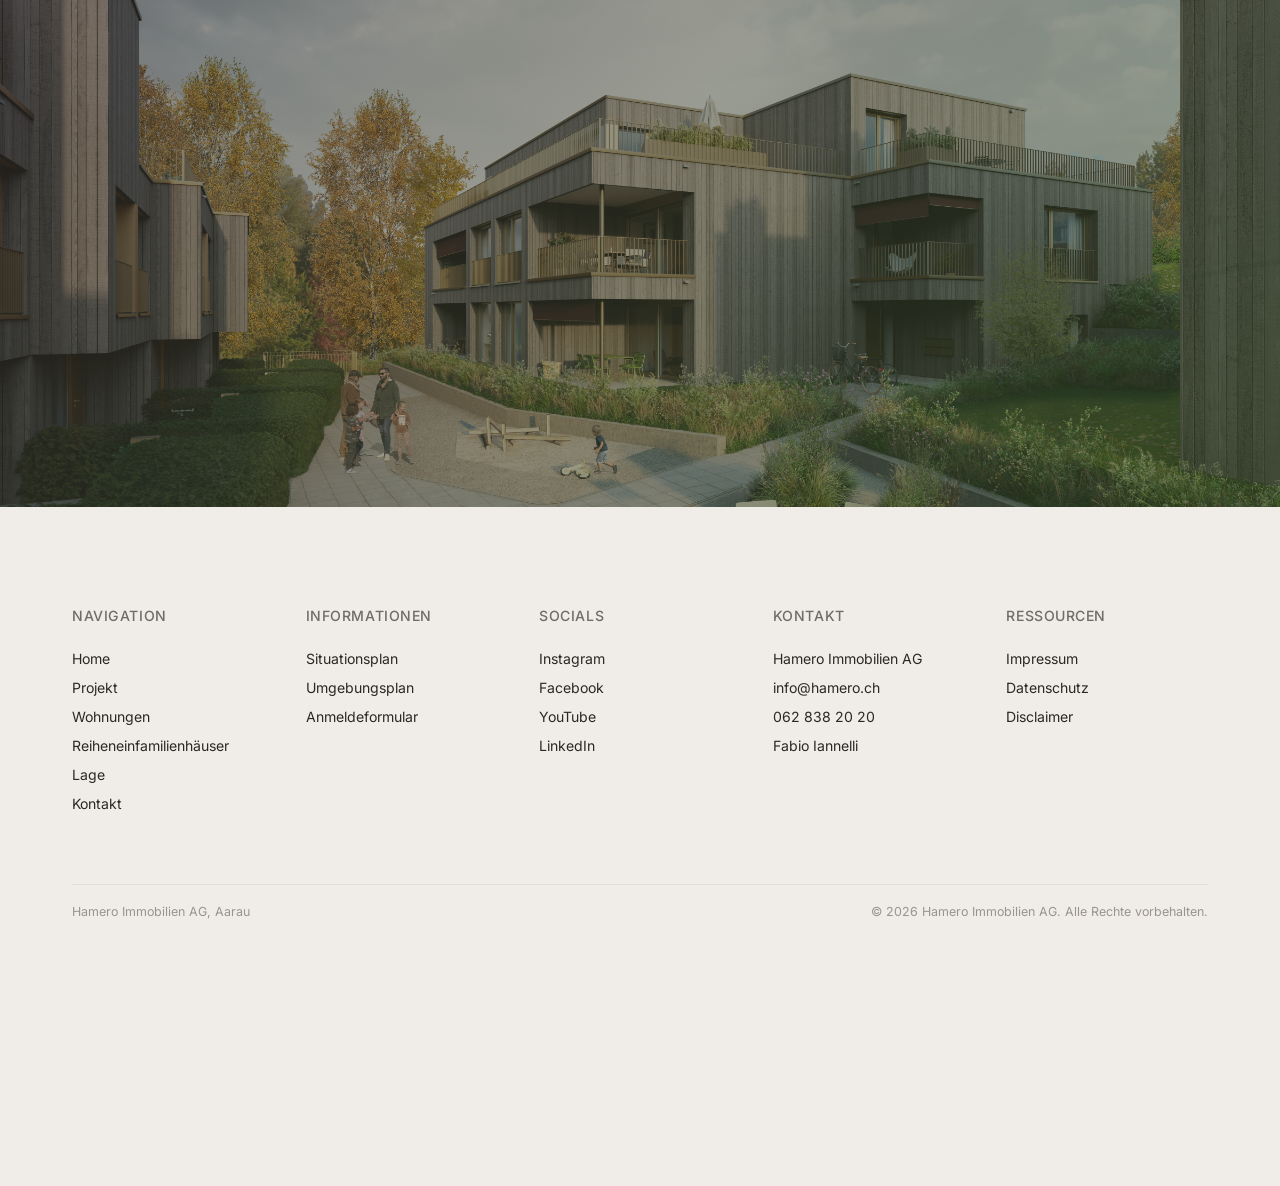
==== commit da97d499: "new" ====
--- a/index.html
+++ b/index.html
@@ -101,24 +101,24 @@
     <!-- Highlights -->
     <section class="section section--grey">
       <div class="container">
-        <div class="grid grid--3" data-animate>
+        <div class="grid grid--3 grid--stagger" data-animate>
           <div class="feature-card">
             <div class="feature-card__icon">
-              <svg viewBox="0 0 24 24"><path d="M3 21h18M5 21V7l7-4 7 4v14M9 21v-6h6v6"/></svg>
+              <img src="images/living.png" alt="" loading="lazy">
             </div>
             <h3 class="feature-card__title">15 Wohneinheiten</h3>
             <p class="feature-card__text">8 Mietwohnungen in zwei Mehrfamilienhäusern und 7 Reiheneinfamilienhäuser mit 4.5 bis 5.5 Zimmern – ebenfalls zur Miete.</p>
           </div>
           <div class="feature-card">
             <div class="feature-card__icon">
-              <svg viewBox="0 0 24 24"><path d="M19 17h2c.6 0 1-.4 1-1v-3c0-.9-.7-1.7-1.5-1.9L18 10H6l-2.5 1.1C2.7 11.3 2 12.1 2 13v3c0 .6.4 1 1 1h2M6 17a3 3 0 1 0 6 0M12 17a3 3 0 1 0 6 0"/></svg>
+              <img src="images/parking.png" alt="" loading="lazy">
             </div>
             <h3 class="feature-card__title">32 Parkplätze</h3>
             <p class="feature-card__text">Gemeinsame Einstellhalle mit 32 Parkplätzen, davon 3 rollstuhlgängige Plätze. Zusätzlich Besucherparkplätze und Veloabstellplätze.</p>
           </div>
           <div class="feature-card">
             <div class="feature-card__icon">
-              <svg viewBox="0 0 24 24"><path d="M2 12a10 10 0 1 0 20 0 10 10 0 1 0-20 0M12 6v6l4 2"/></svg>
+              <img src="images/eco.png" alt="" loading="lazy">
             </div>
             <h3 class="feature-card__title">CO₂-neutral</h3>
             <p class="feature-card__text">Luft-Wasser-Wärmepumpen, Photovoltaik-Anlagen und Gründächer. CO₂-neutrale Kühlung im Sommer.</p>
--- a/css/layout.css
+++ b/css/layout.css
@@ -10,7 +10,7 @@
 }
 
 .container--wide {
-  max-width: 1500px;
+  max-width: 1720px;
 }
 
 /* Sections */
--- a/css/components.css
+++ b/css/components.css
@@ -156,6 +156,9 @@
 
 /* Feature cards — glass style */
 .feature-card {
+  display: flex;
+  flex-direction: column;
+  align-items: center;
   text-align: center;
   padding: var(--space-md);
   background: var(--glass-bg);
@@ -167,20 +170,31 @@
 }
 
 .feature-card:hover {
-  box-shadow: var(--shadow-md);
-  transform: translateY(-2px);
+  box-shadow: var(--shadow-lg);
+  transform: translateY(-8px);
 }
 
 .feature-card__icon {
+  width: 96px;
+  height: 96px;
+  margin: 0 auto var(--space-sm);
+  background: var(--color-cream);
+  border-radius: 50%;
+  display: flex;
+  align-items: center;
+  justify-content: center;
+  color: var(--color-accent);
+}
+
+.feature-card__icon img {
+  width: 56px;
+  height: 56px;
+  object-fit: contain;
+}
+
+.feature-card__icon svg {
   width: 48px;
   height: 48px;
-  margin: 0 auto var(--space-sm);
-  color: var(--color-accent);
-}
-
-.feature-card__icon svg {
-  width: 100%;
-  height: 100%;
   stroke: currentColor;
   fill: none;
   stroke-width: 1.5;
@@ -188,6 +202,30 @@
   stroke-linejoin: round;
 }
 
+/* Stagger reveal — used on grids that hold animated children */
+.grid--stagger > * {
+  opacity: 0;
+  transform: translateY(20px);
+  transition: opacity 600ms ease, transform 600ms ease;
+}
+
+.grid--stagger.is-visible > * {
+  opacity: 1;
+  transform: translateY(0);
+}
+
+.grid--stagger.is-visible > *:nth-child(1) { transition-delay: 0ms; }
+.grid--stagger.is-visible > *:nth-child(2) { transition-delay: 150ms; }
+.grid--stagger.is-visible > *:nth-child(3) { transition-delay: 300ms; }
+.grid--stagger.is-visible > *:nth-child(4) { transition-delay: 450ms; }
+
+/* When grid is the [data-animate] target, neutralize its own translate
+   so only the children animate (otherwise we'd double-animate). */
+.grid--stagger[data-animate] {
+  opacity: 1;
+  transform: none;
+}
+
 .feature-card__title {
   font-size: 1.1rem;
   font-weight: var(--fw-semibold);
@@ -212,6 +250,28 @@
   height: 400px;
   object-fit: cover;
   border-radius: var(--radius-lg);
+}
+
+/* Smooth-scroll hero — scroll-driven clip-path + background-size animation.
+   Outer section is taller than viewport; inner sticky div pins at top and
+   morphs from a small centered window to a fullscreen image as user scrolls. */
+.impression-hero {
+  position: relative;
+  width: 100%;
+  height: calc(1500px + 100vh);
+  background-color: var(--color-white);
+}
+
+.impression-hero__sticky {
+  position: sticky;
+  top: 0;
+  height: 100vh;
+  width: 100%;
+  background-position: center center;
+  background-repeat: no-repeat;
+  background-size: 170%;
+  clip-path: polygon(25% 25%, 75% 25%, 75% 75%, 25% 75%);
+  will-change: clip-path, background-size;
 }
 
 /* Content blocks (alternating text/image) */
--- a/css/responsive.css
+++ b/css/responsive.css
@@ -380,8 +380,8 @@
   }
 
   .hero--half {
-    height: 45vh;
-    min-height: 300px;
+    height: 30vh;
+    min-height: 220px;
   }
 
   .grid--2,
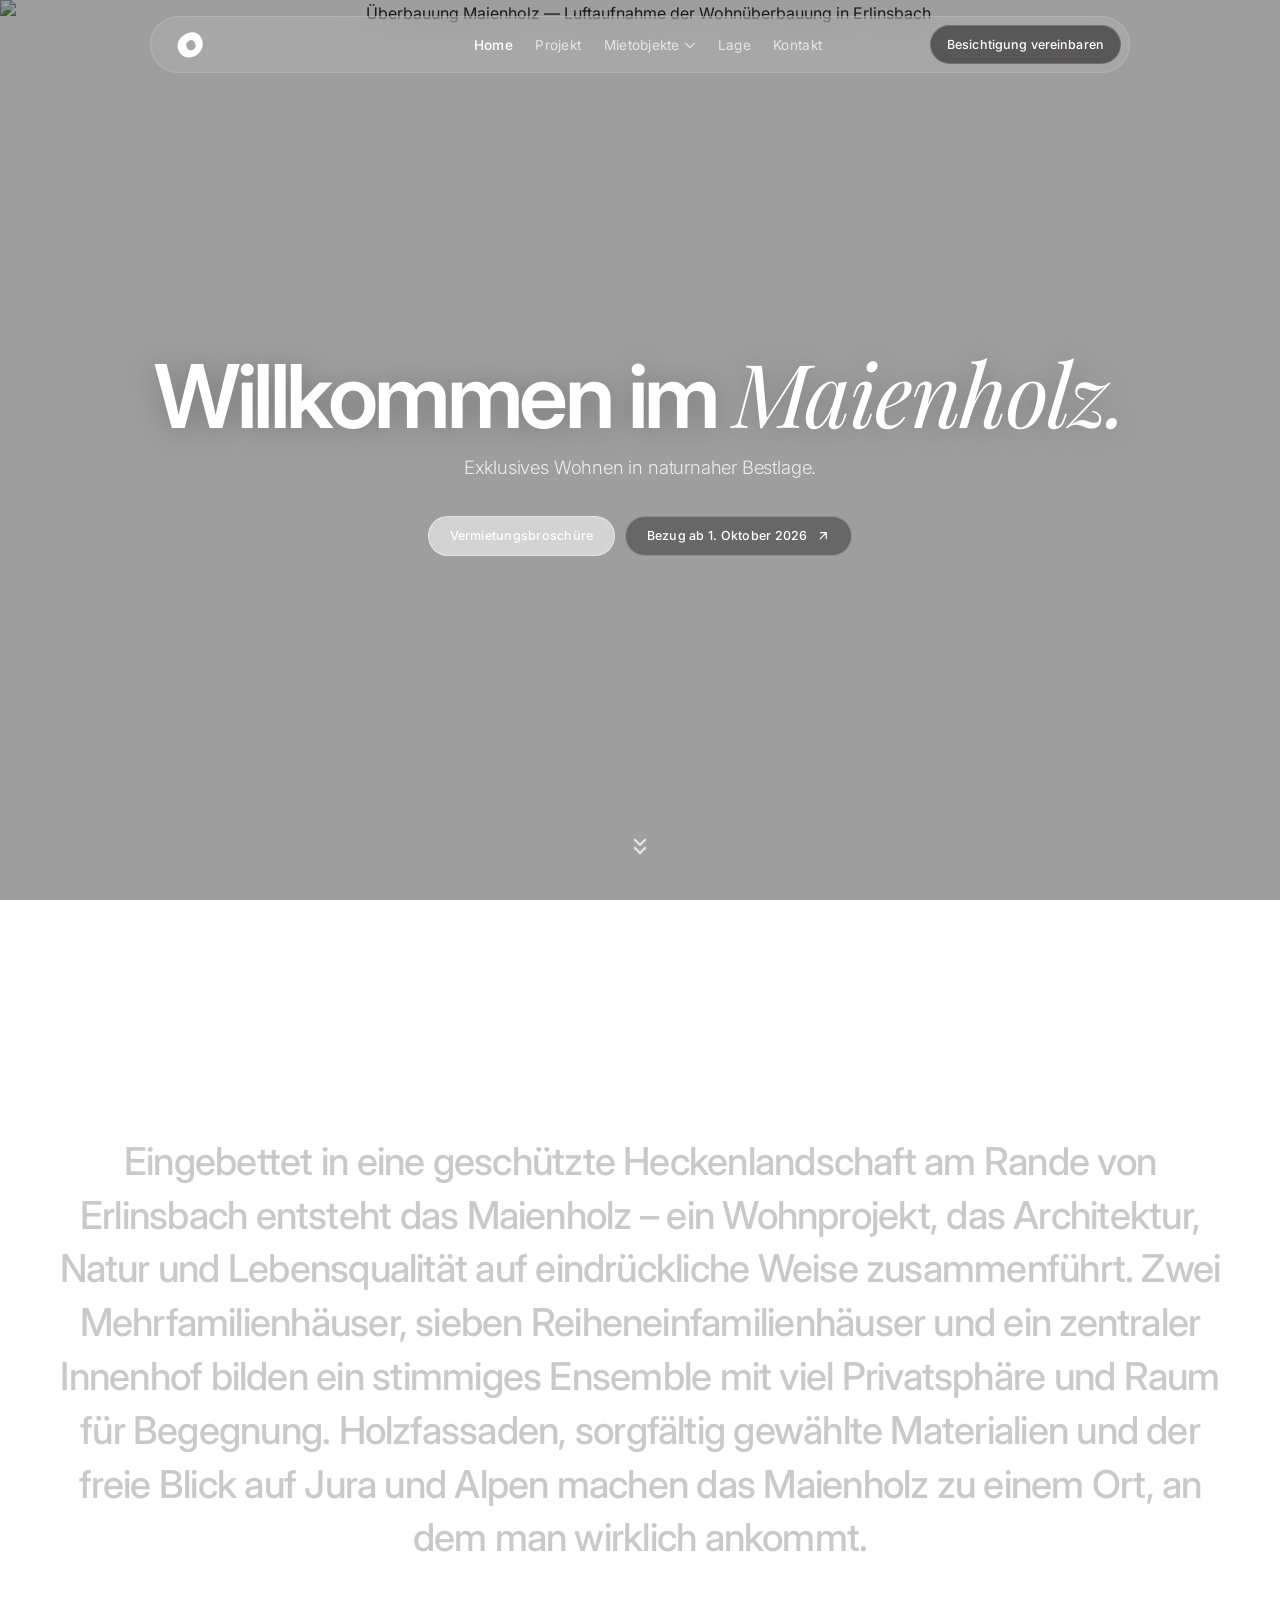
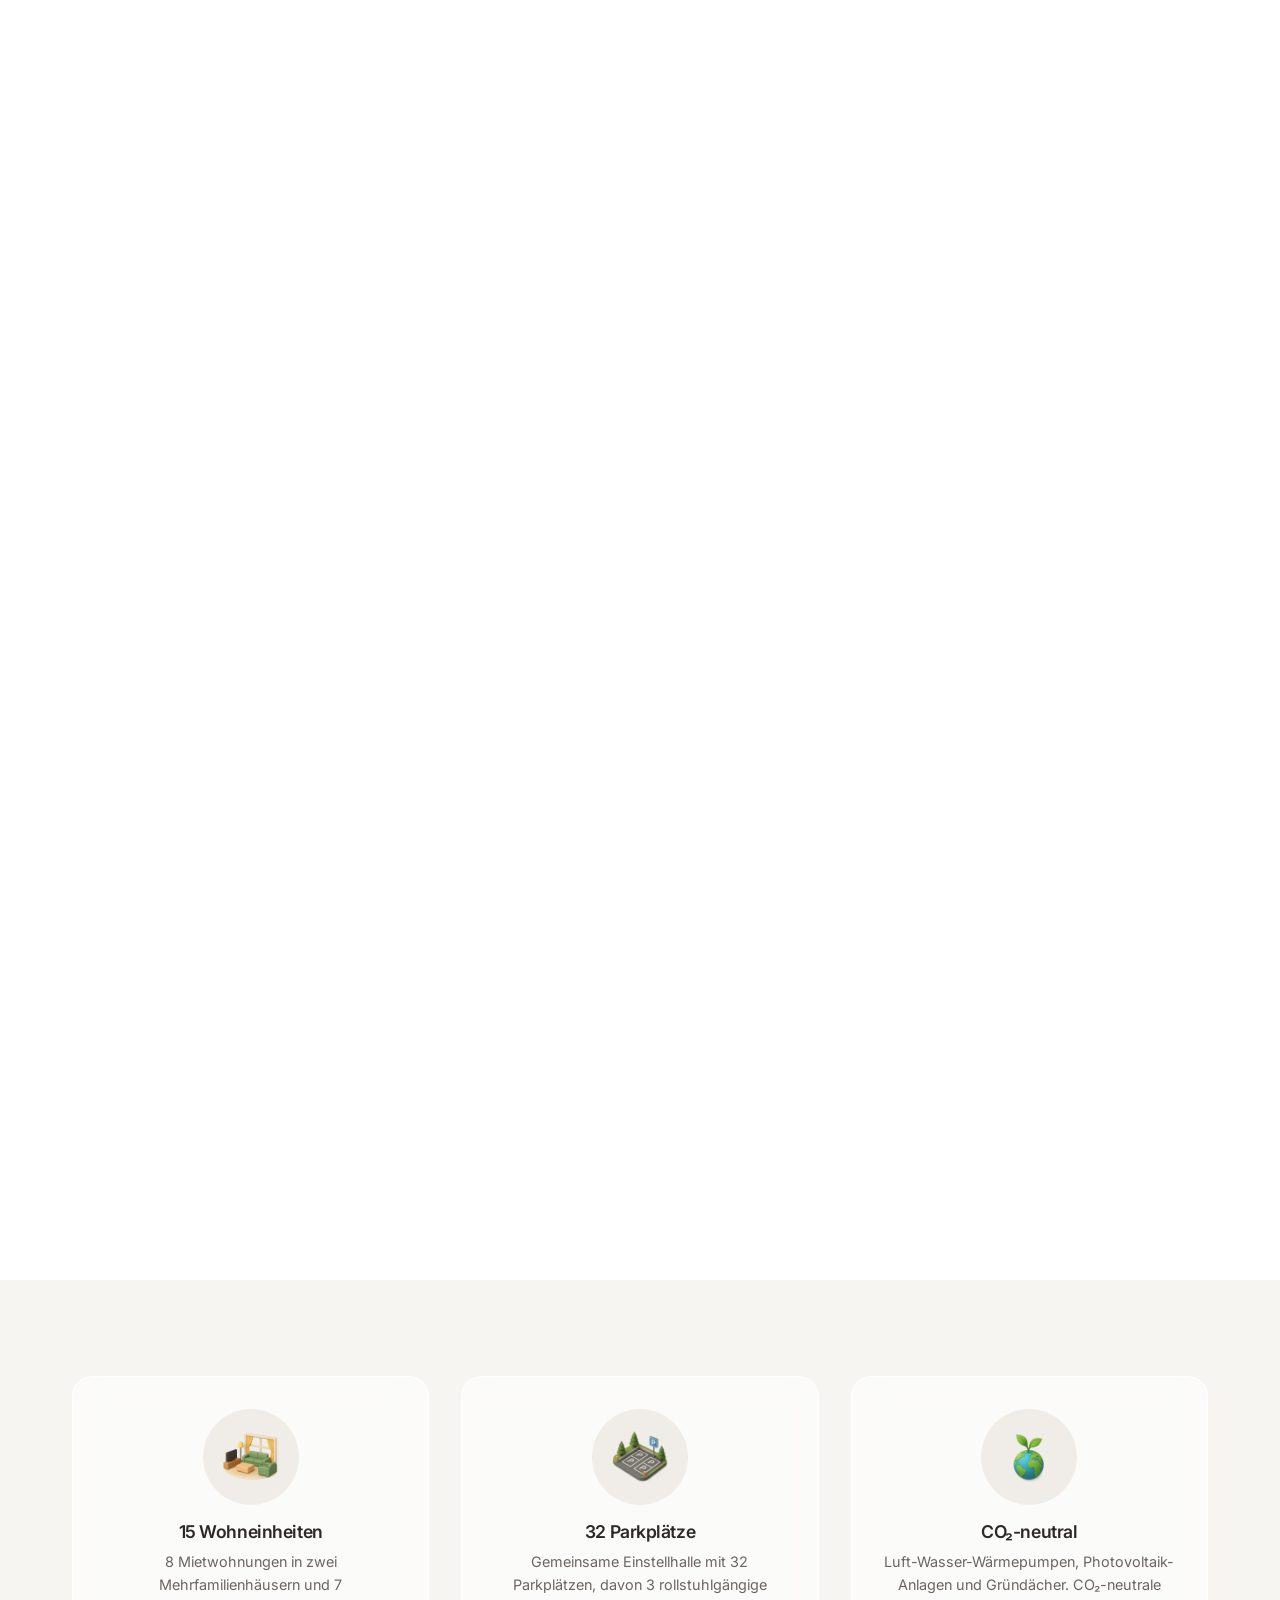
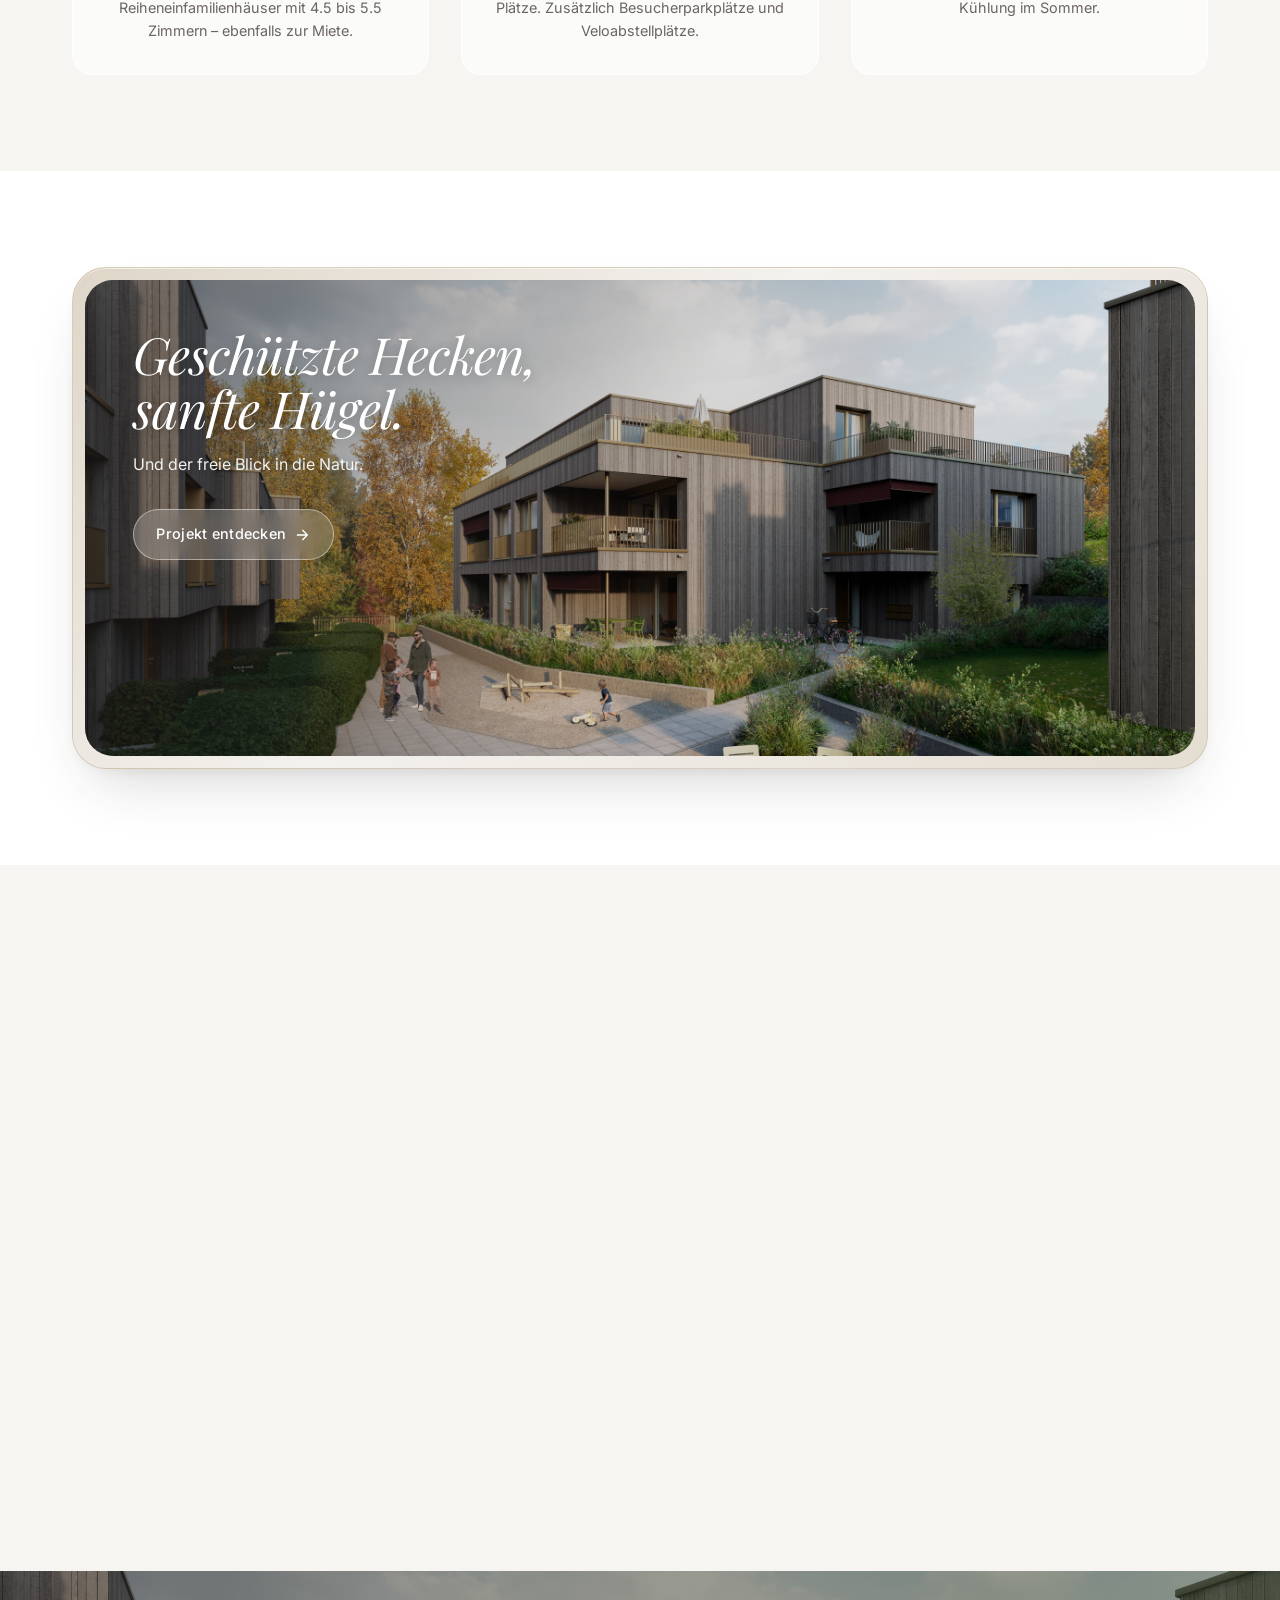
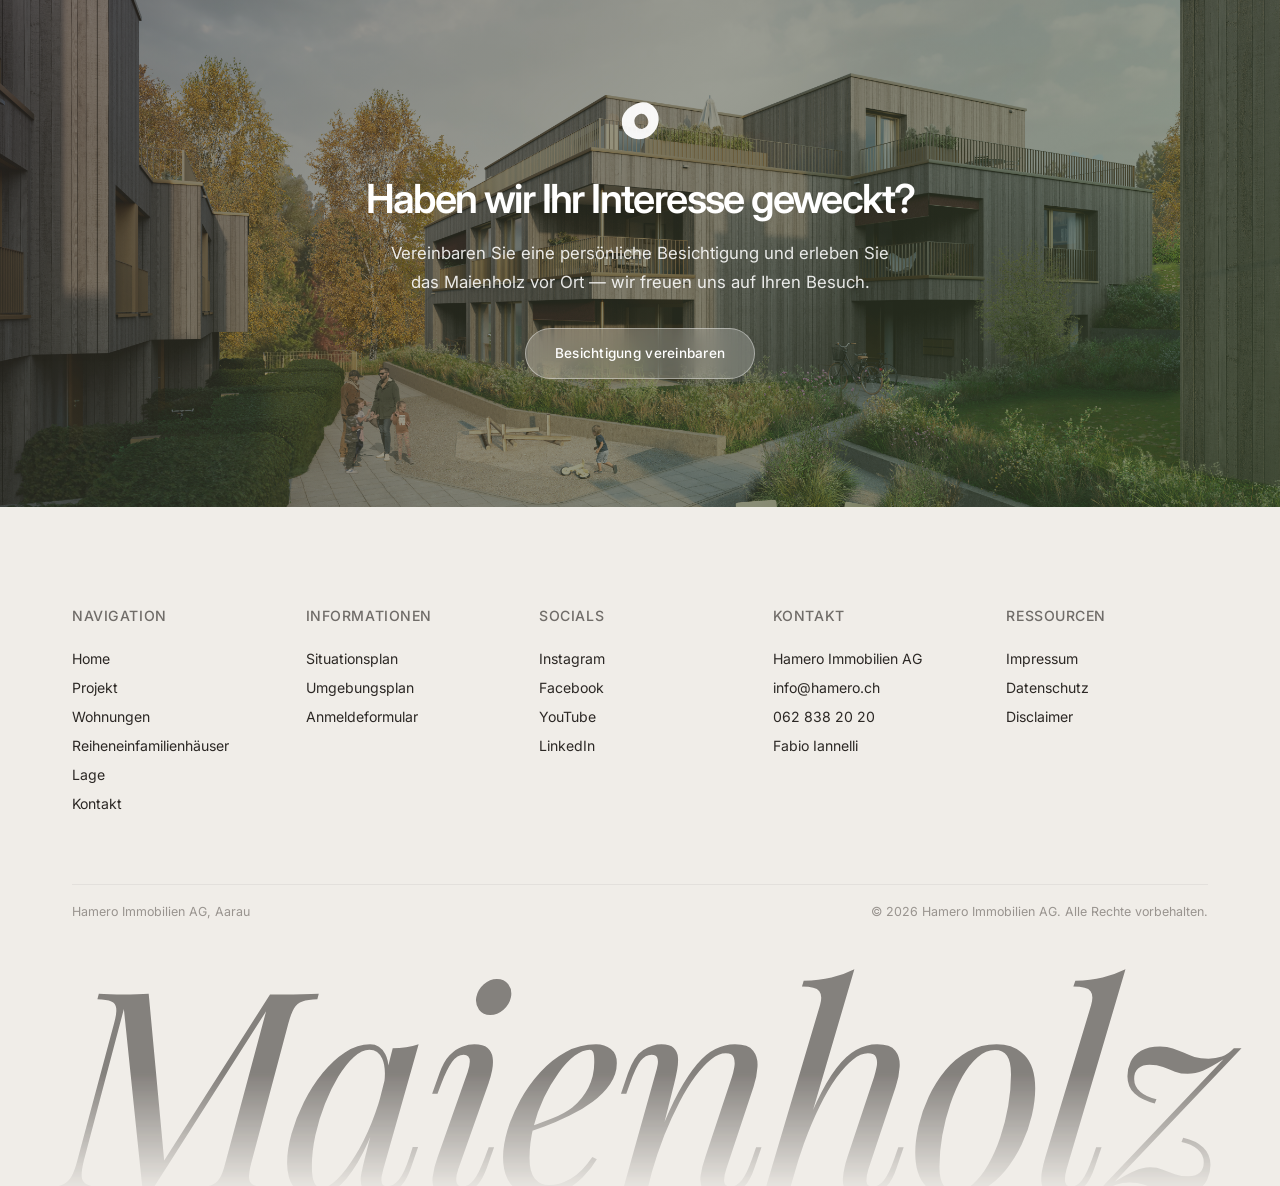
==== commit a08706a1: "live" ====
--- a/index.html
+++ b/index.html
@@ -76,7 +76,10 @@
         <p class="hero__subtitle">Exklusives Wohnen in naturnaher Bestlage.</p>
         <div class="hero__buttons">
           <a href="plans/Vermietungsbroschuere.pdf" target="_blank" class="btn btn--hero-light">Vermietungsbroschüre</a>
-          <a href="kontakt.html" class="btn btn--hero-dark">Jetzt anfragen</a>
+          <a href="wohnungen.html" class="btn btn--hero-dark btn--with-arrow">
+            Bezug ab 1. Oktober 2026
+            <svg viewBox="0 0 24 24" fill="none" stroke="currentColor" stroke-width="2" stroke-linecap="round" stroke-linejoin="round" aria-hidden="true"><path d="M5 12h14M13 5l7 7-7 7"/></svg>
+          </a>
         </div>
       </div>
       <a href="#intro" class="hero__scroll" aria-label="Nach unten scrollen">
--- a/css/layout.css
+++ b/css/layout.css
@@ -464,6 +464,26 @@
   color: var(--color-white);
 }
 
+/* Button with directional arrow — initial NE (outward), hover rotates to up */
+.btn.btn--with-arrow {
+  display: inline-flex;
+  align-items: center;
+  gap: 0.55rem;
+  line-height: 1;
+}
+
+.btn--with-arrow svg {
+  width: 14px;
+  height: 14px;
+  flex-shrink: 0;
+  transform: rotate(-45deg);
+  transition: transform 400ms cubic-bezier(0.4, 0, 0.2, 1);
+}
+
+.btn--with-arrow:hover svg {
+  transform: rotate(-90deg);
+}
+
 .hero__scroll {
   position: absolute;
   bottom: var(--space-md);
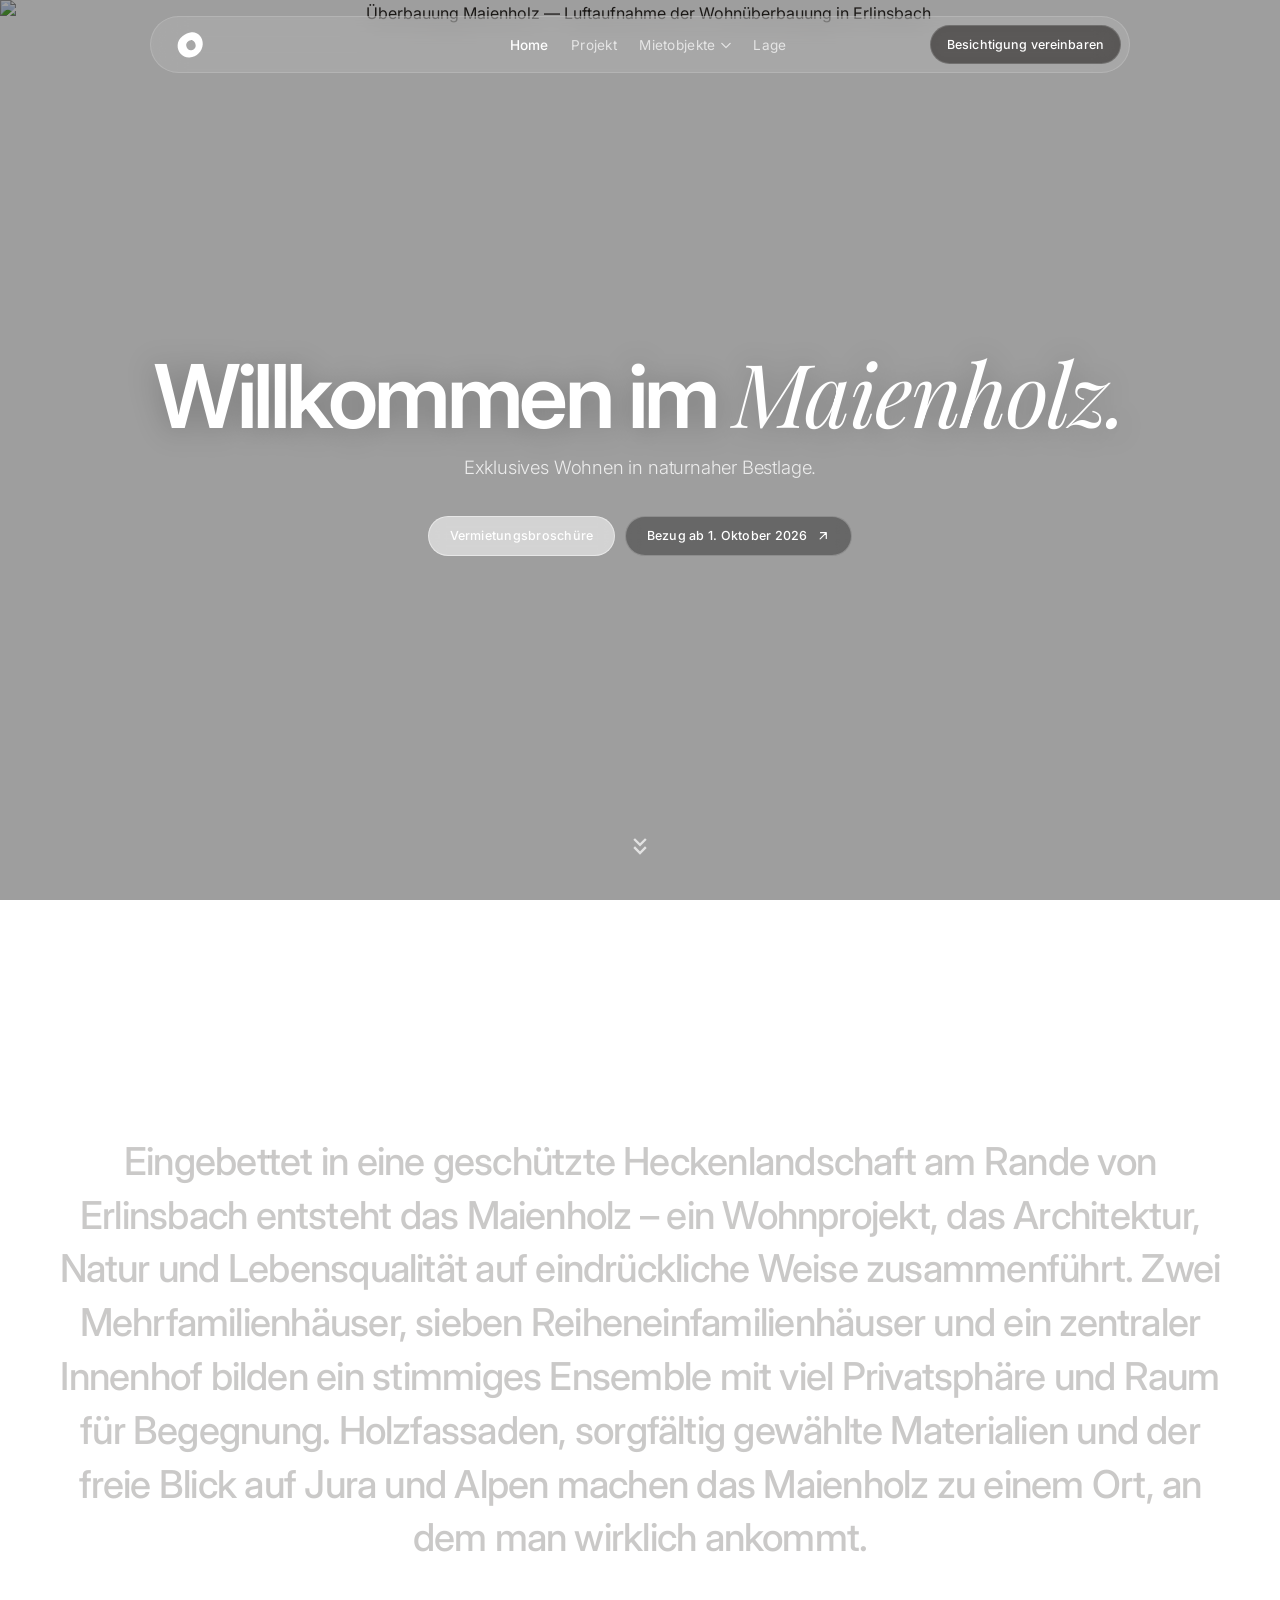
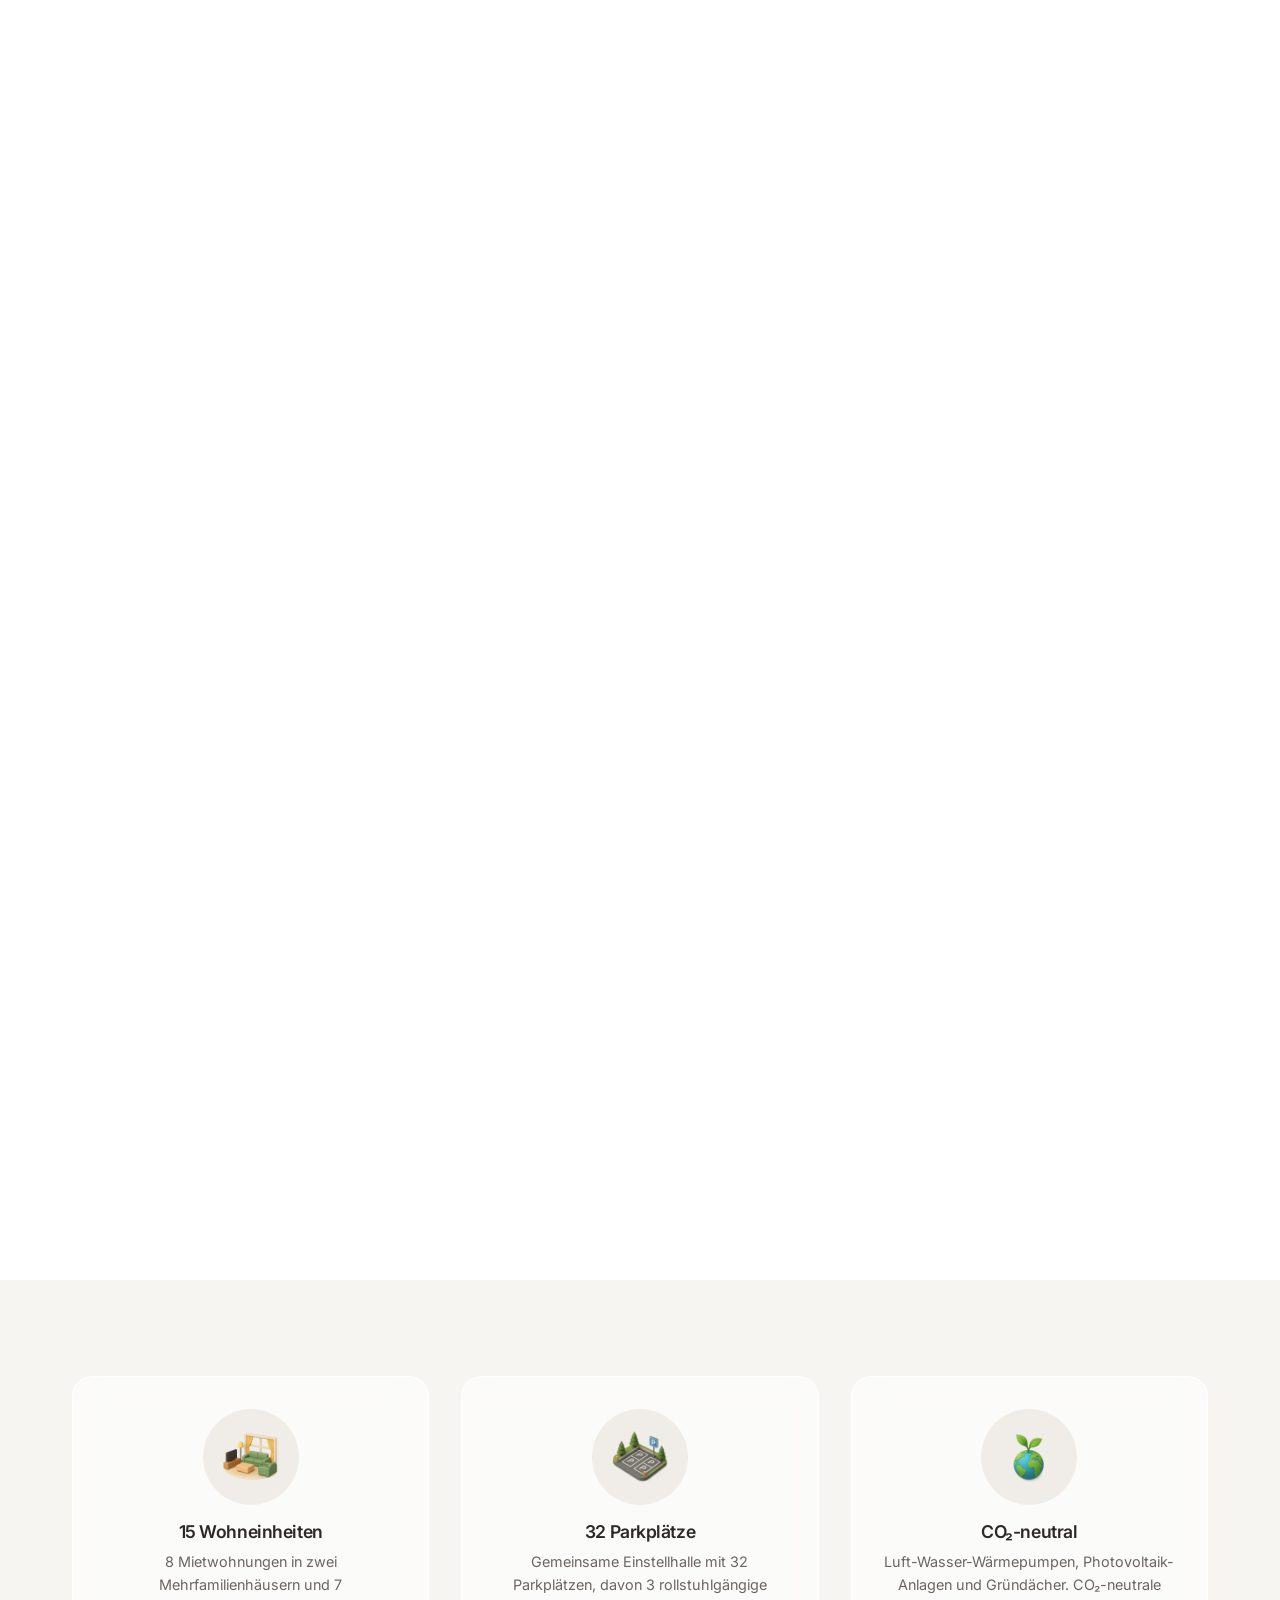
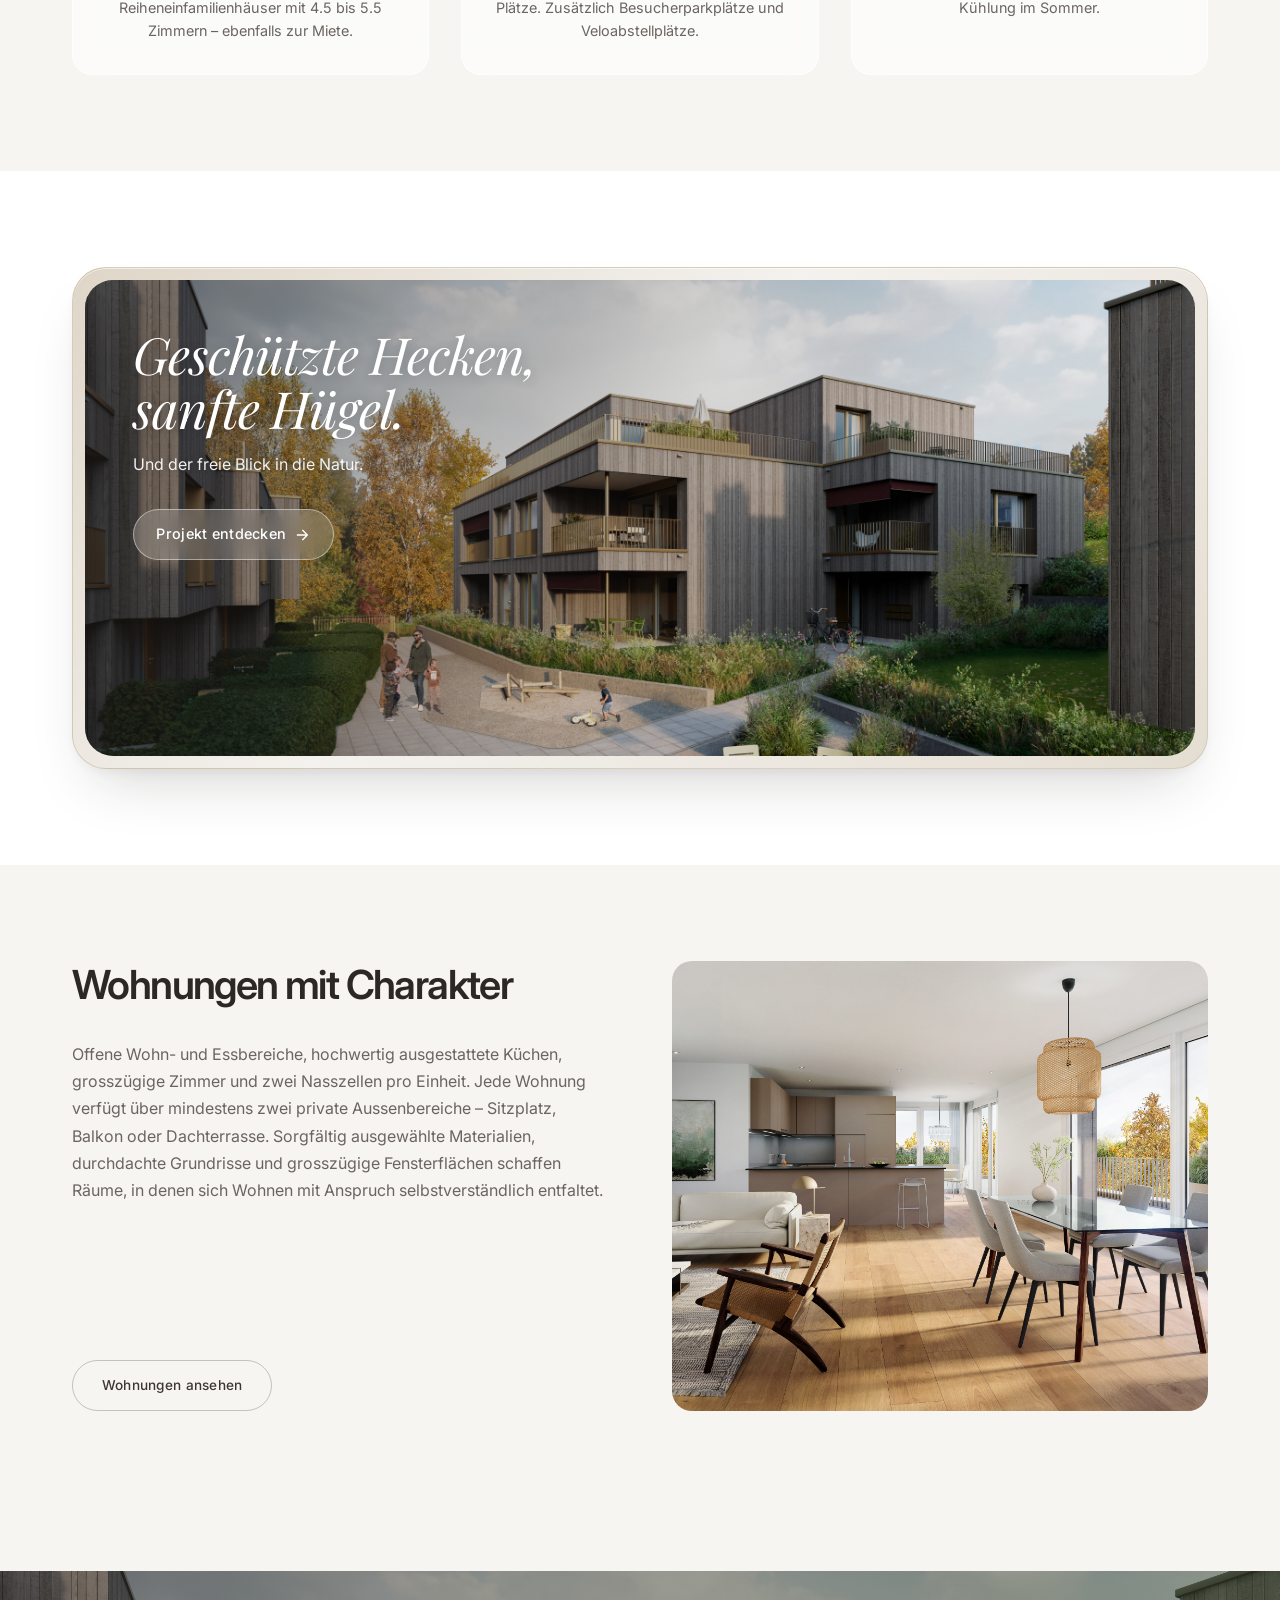
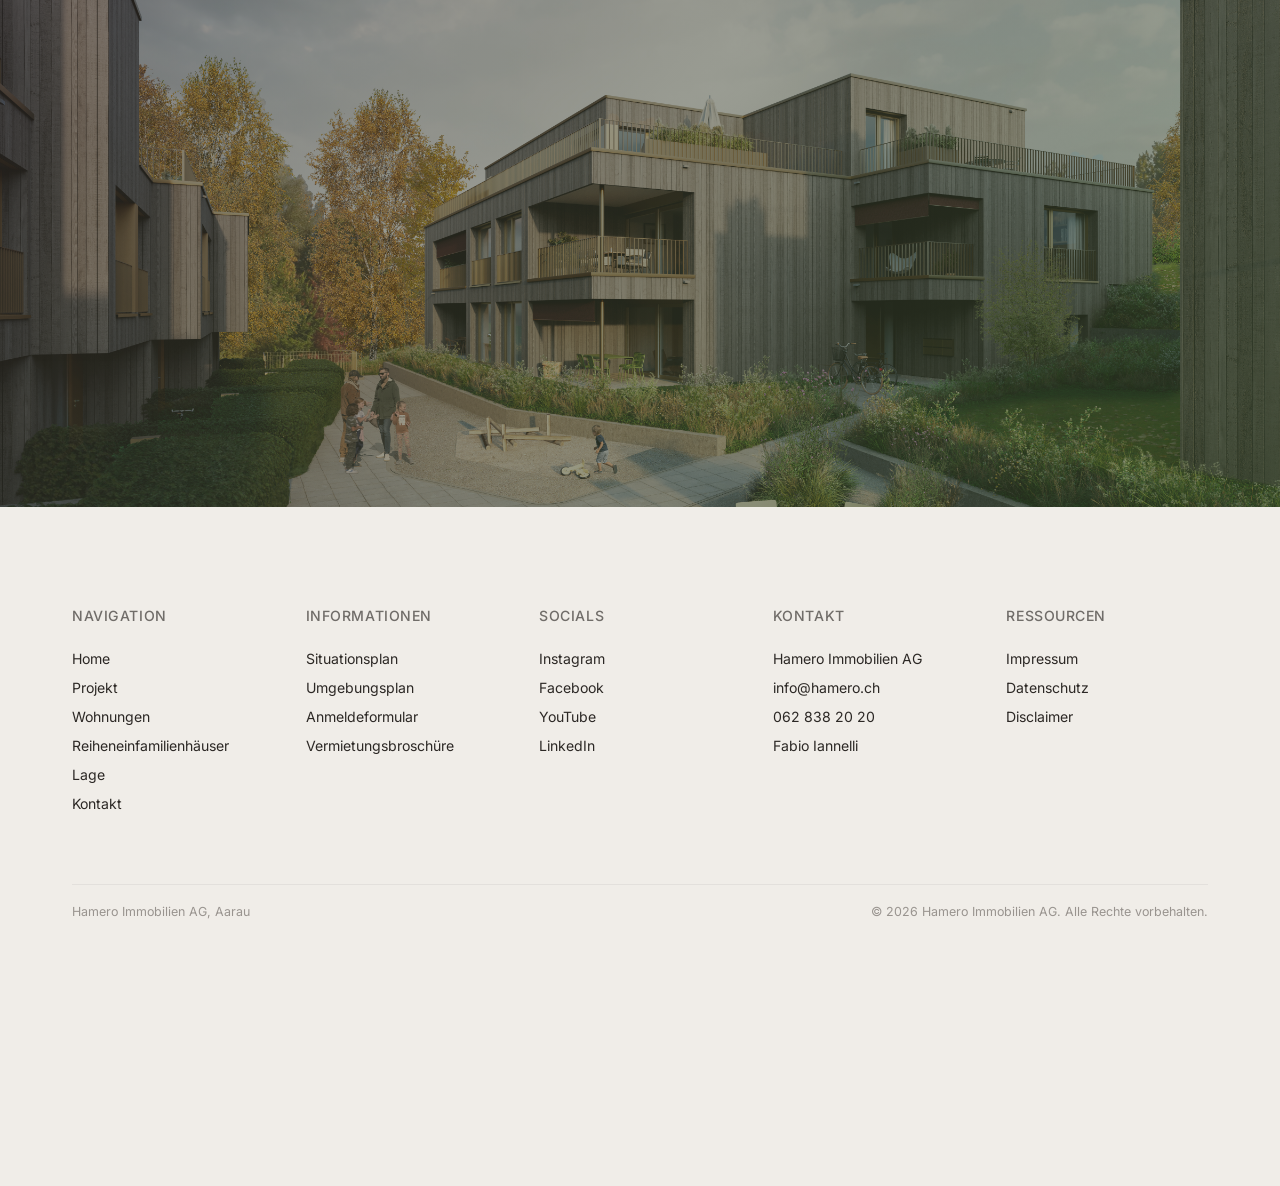
==== commit 25af0c92: "nwe" ====
--- a/index.html
+++ b/index.html
@@ -39,7 +39,6 @@
               </div>
             </li>
             <li><a href="lage.html" class="nav__link">Lage</a></li>
-            <li><a href="kontakt.html" class="nav__link">Kontakt</a></li>
             <li class="nav__cta-wrap"><a href="kontakt.html" class="nav__cta">Besichtigung vereinbaren</a></li>
           </ul>
         </div>
@@ -57,7 +56,6 @@
             </div>
           </li>
           <li><a href="lage.html" class="nav__link">Lage</a></li>
-          <li><a href="kontakt.html" class="nav__link">Kontakt</a></li>
         </ul>
       </nav>
       <a href="kontakt.html" class="header__cta">Besichtigung vereinbaren</a>
@@ -75,7 +73,7 @@
         <h1 class="hero__title">Willkommen im <em>Maienholz.</em></h1>
         <p class="hero__subtitle">Exklusives Wohnen in naturnaher Bestlage.</p>
         <div class="hero__buttons">
-          <a href="plans/Vermietungsbroschuere.pdf" target="_blank" class="btn btn--hero-light">Vermietungsbroschüre</a>
+          <a href="plans/Vermietungsbrosch%C3%BCre%20Maienholz.pdf" target="_blank" class="btn btn--hero-light">Vermietungsbroschüre</a>
           <a href="wohnungen.html" class="btn btn--hero-dark btn--with-arrow">
             Bezug ab 1. Oktober 2026
             <svg viewBox="0 0 24 24" fill="none" stroke="currentColor" stroke-width="2" stroke-linecap="round" stroke-linejoin="round" aria-hidden="true"><path d="M5 12h14M13 5l7 7-7 7"/></svg>
@@ -204,6 +202,7 @@
             <li><a href="images/Adressen%20Maienholz.png" target="_blank">Situationsplan</a></li>
             <li><a href="plans/Umgebungsplan.pdf" target="_blank">Umgebungsplan</a></li>
             <li><a href="plans/Anmeldeformular.pdf" target="_blank">Anmeldeformular</a></li>
+            <li><a href="plans/Vermietungsbrosch%C3%BCre%20Maienholz.pdf" target="_blank">Vermietungsbroschüre</a></li>
           </ul>
         </div>
         <div>
--- a/css/responsive.css
+++ b/css/responsive.css
@@ -569,6 +569,27 @@
     gap: 0.5rem;
   }
 
+  /* On mobile the with-arrow button needs full width so the text can sit
+     centered, with the arrow pinned to the right edge as its own element. */
+  .hero__buttons .btn.btn--with-arrow {
+    width: 100%;
+    justify-content: center;
+    position: relative;
+    padding-left: 2.5rem;
+    padding-right: 2.5rem;
+  }
+
+  .hero__buttons .btn.btn--with-arrow svg {
+    position: absolute;
+    right: 1.2rem;
+    top: 50%;
+    transform: translateY(-50%) rotate(-45deg);
+  }
+
+  .hero__buttons .btn.btn--with-arrow:hover svg {
+    transform: translateY(-50%) rotate(-90deg);
+  }
+
   .footer__grid {
     grid-template-columns: repeat(3, 1fr);
     gap: var(--space-sm);
@@ -616,6 +637,14 @@
   .hero__title {
     font-size: clamp(2.2rem, 11vw, 3.5rem);
     letter-spacing: -0.03em;
+  }
+
+  /* Long single-word titles (e.g. "Reiheneinfamilienhäuser") shrink further
+     so the whole word fits on narrow screens without overflow. */
+  .hero__title--long {
+    font-size: clamp(1.5rem, 6.5vw, 2.4rem);
+    letter-spacing: -0.02em;
+    line-height: 1.1;
   }
 
   .hero__buttons {
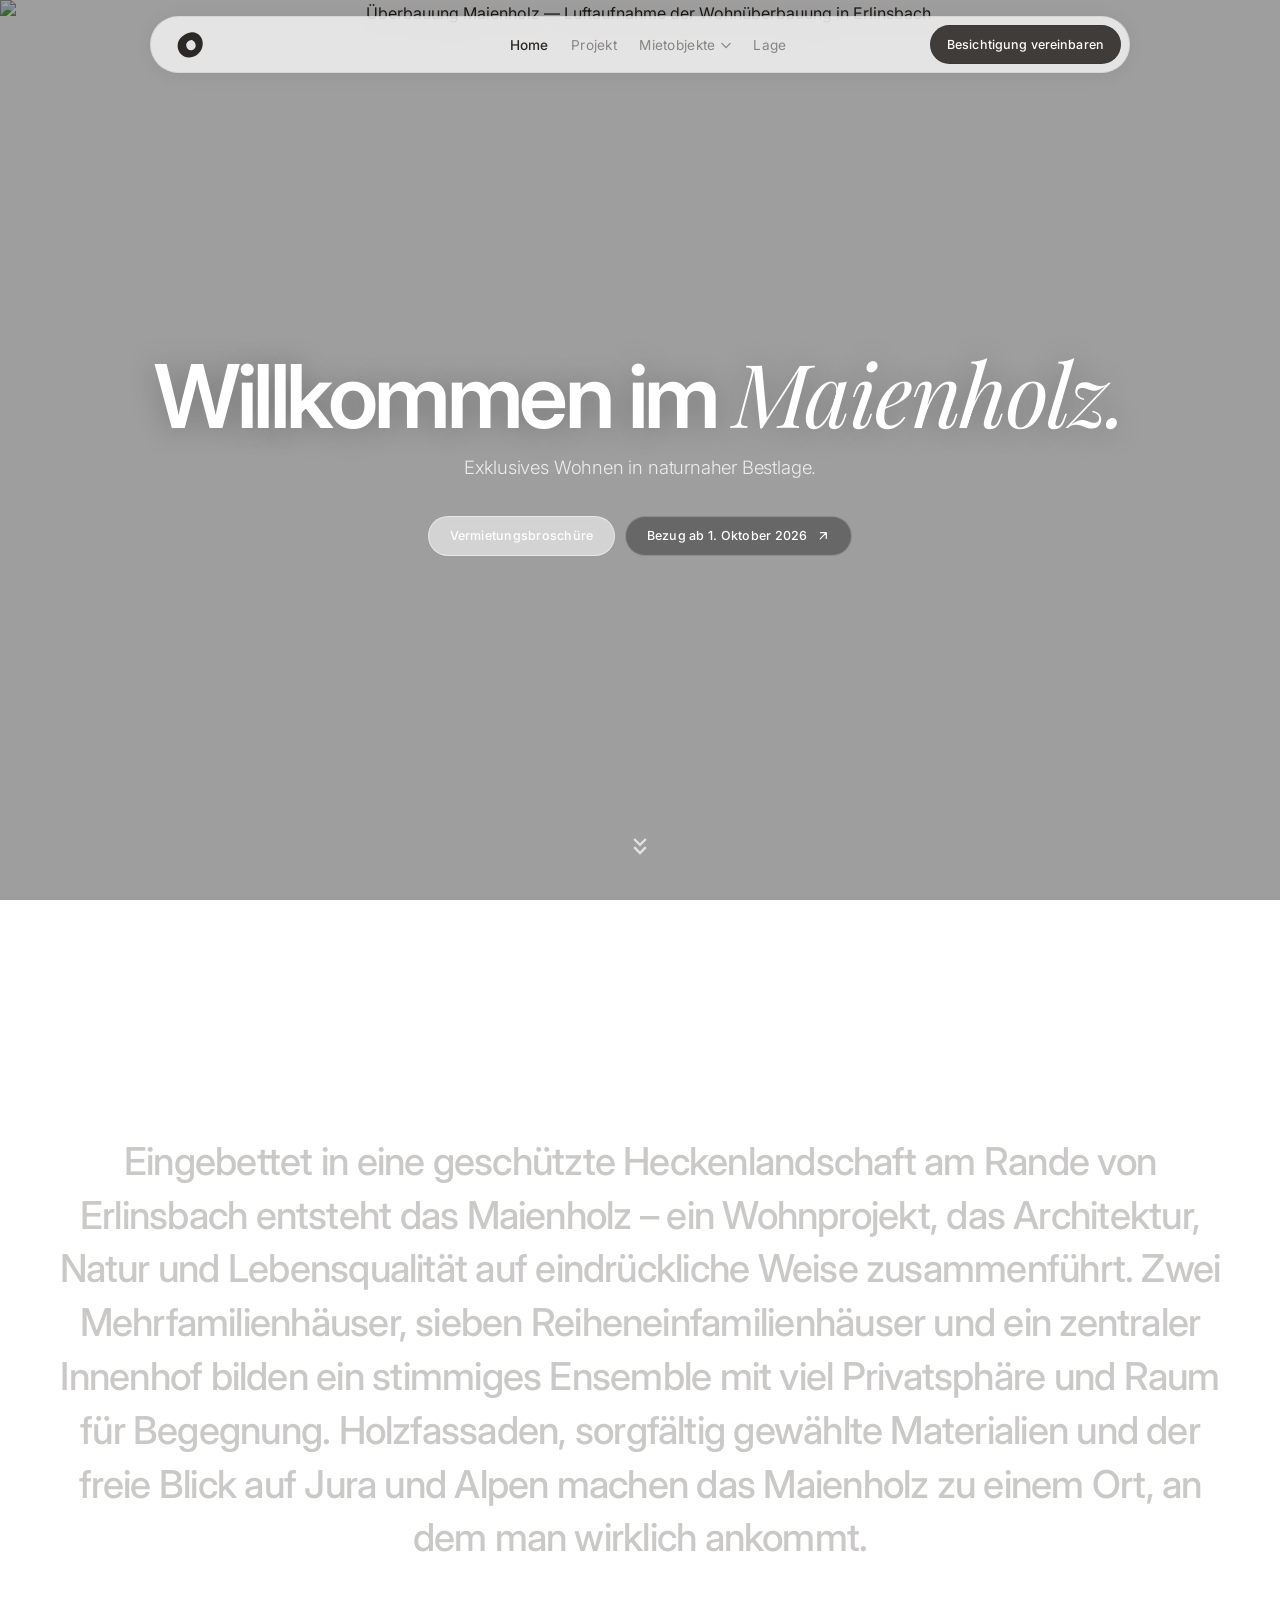
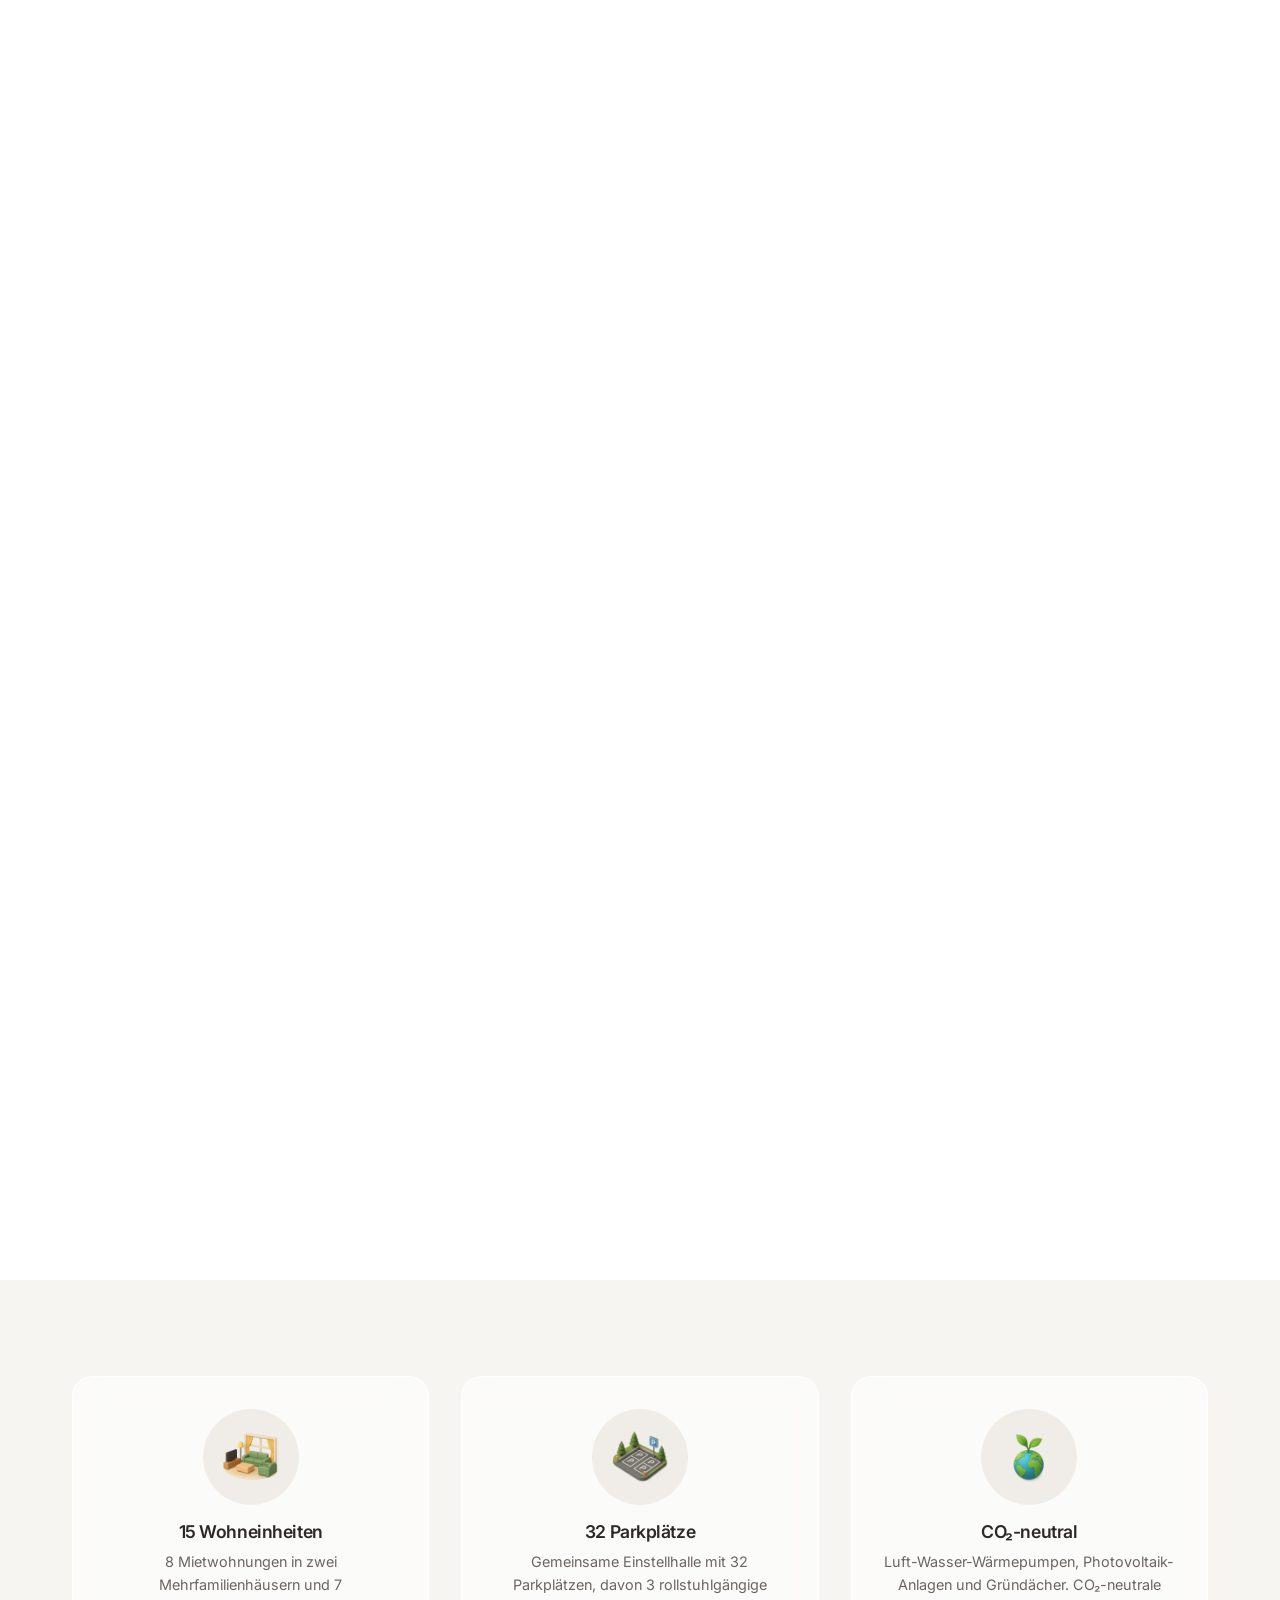
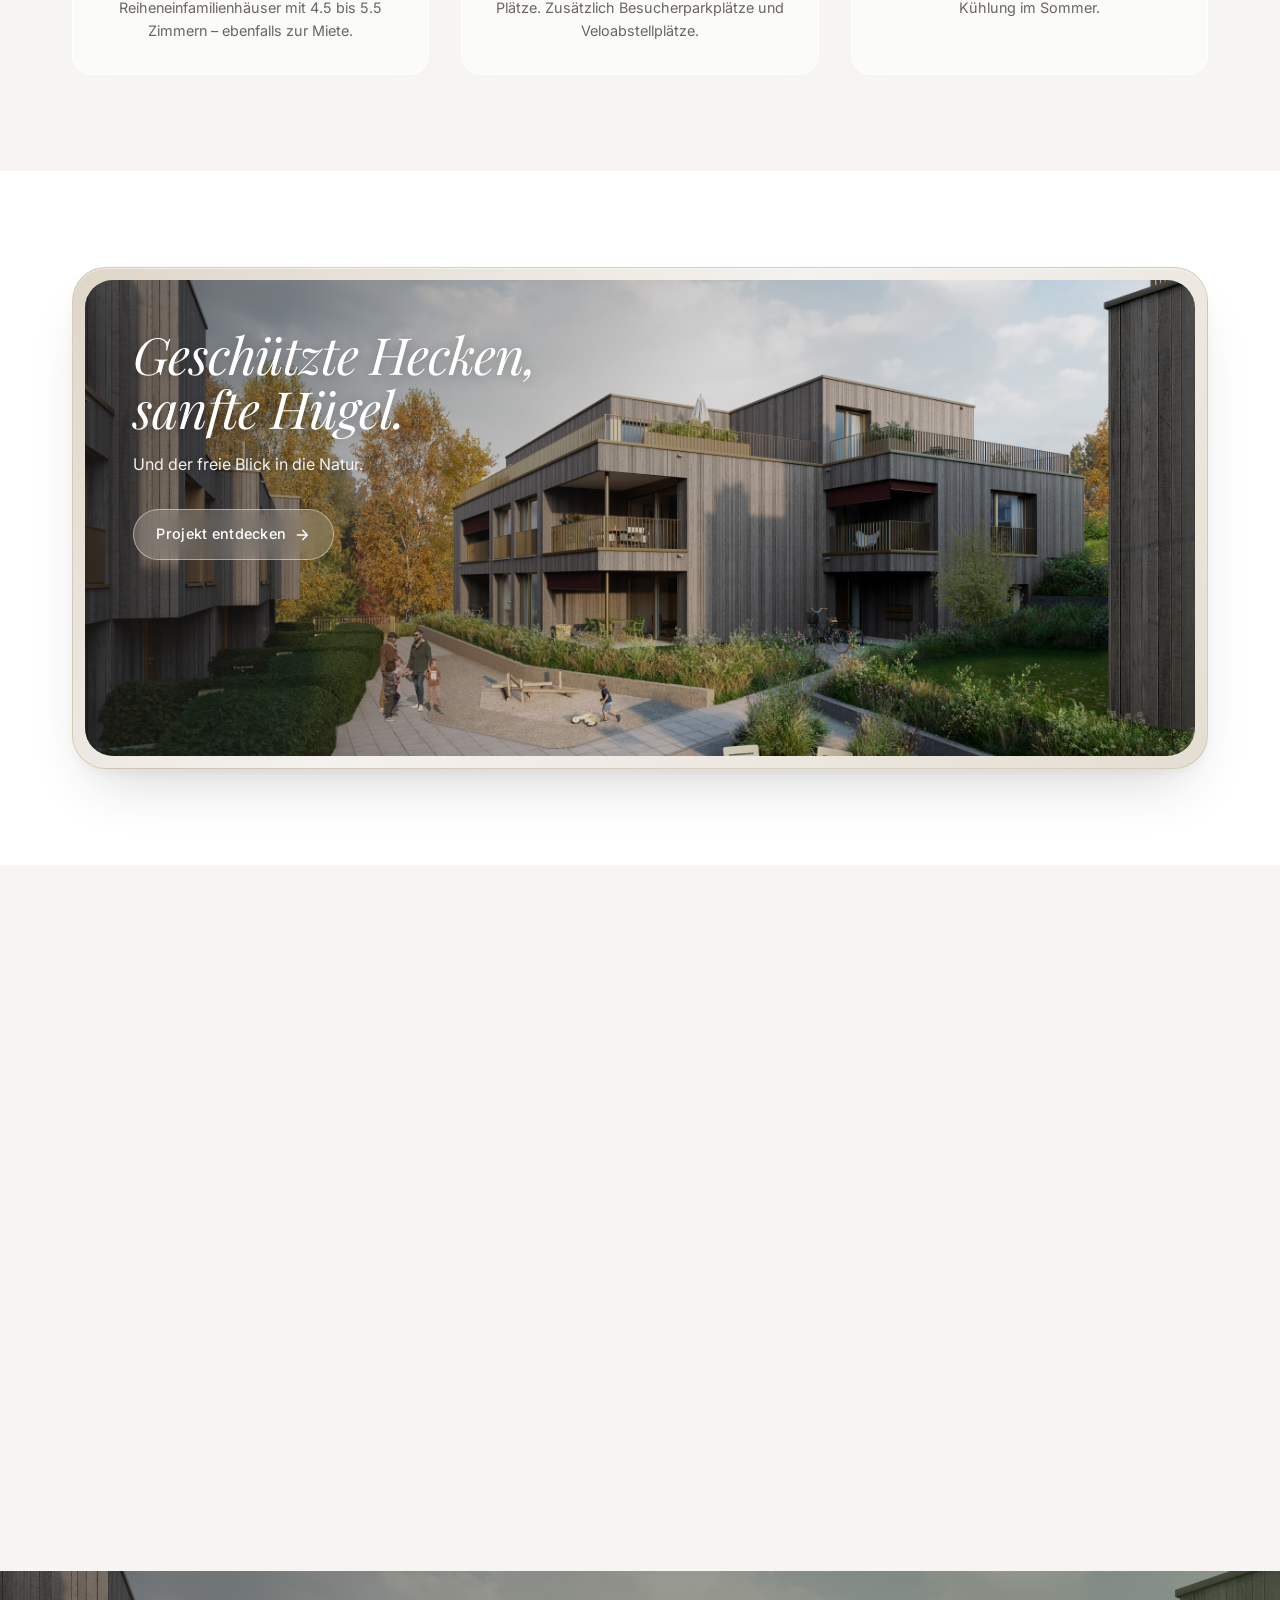
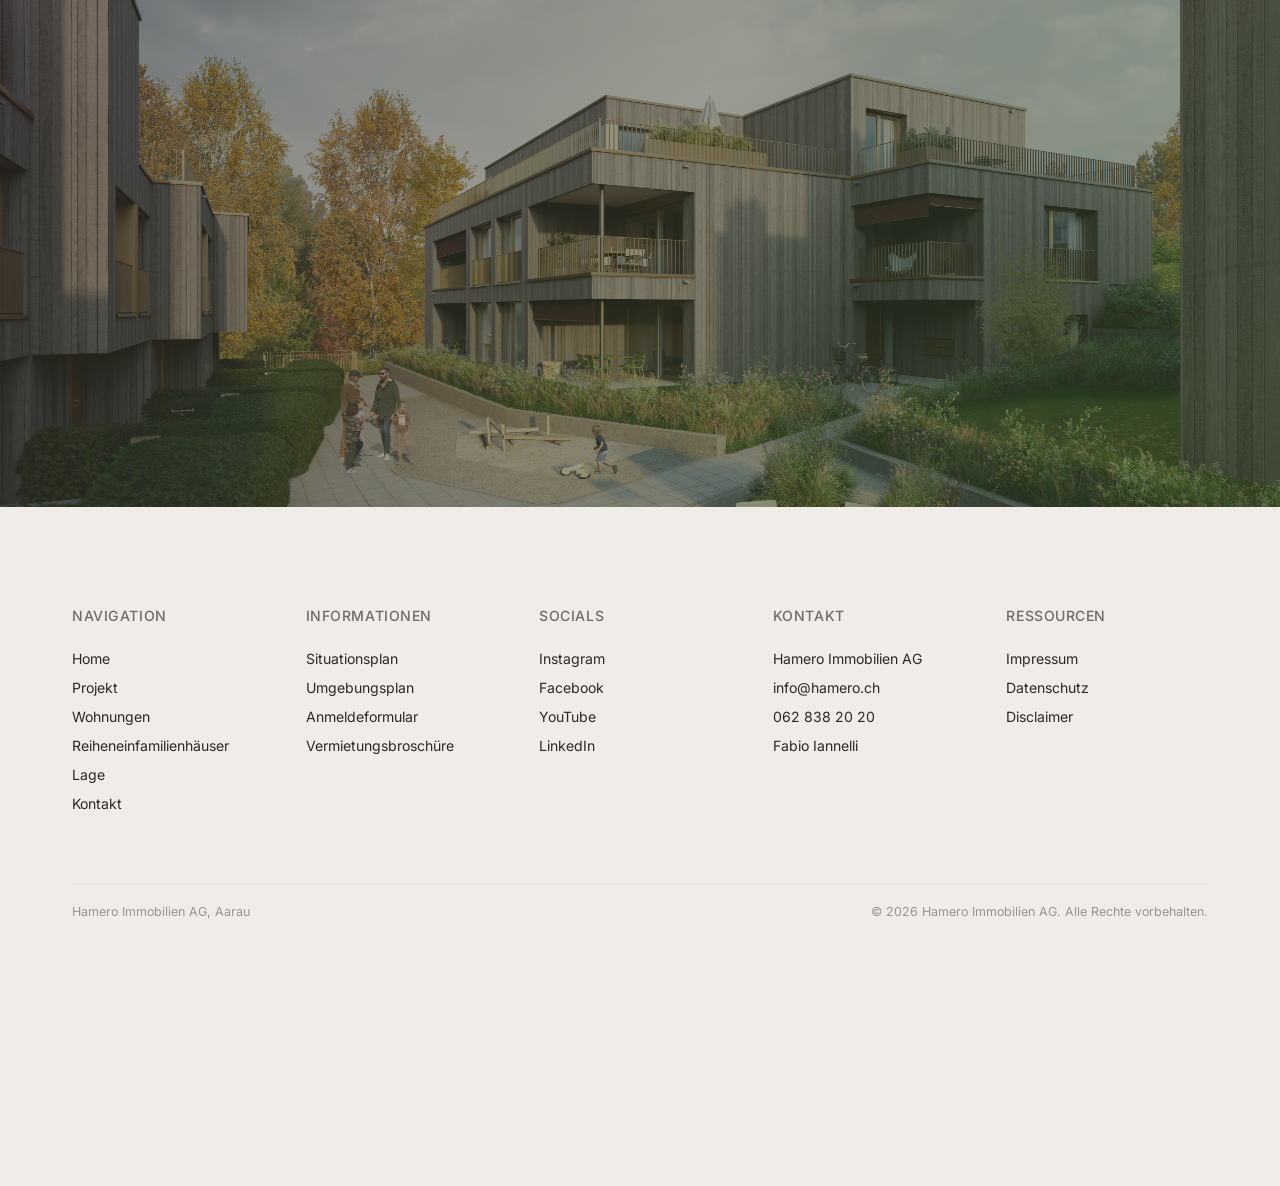
==== commit 81d30390: "intro animation" ====
--- a/index.html
+++ b/index.html
@@ -14,8 +14,25 @@
   <link rel="stylesheet" href="css/layout.css">
   <link rel="stylesheet" href="css/components.css">
   <link rel="stylesheet" href="css/responsive.css">
+  <link rel="stylesheet" href="css/intro.css">
 </head>
 <body>
+  <!-- Intro splash (homepage only). Mirrors the hero structure exactly so the
+       title's final position matches the hero title once the overlay fades. -->
+  <div class="intro" id="intro" aria-hidden="true">
+    <div class="hero__content">
+      <h1 class="hero__title"><span class="intro__word intro__word--w1">Willkommen</span> <span class="intro__word intro__word--w2">im</span> <em class="intro__word intro__word--w3">Maienholz.</em></h1>
+      <p class="hero__subtitle">Exklusives Wohnen in naturnaher Bestlage.</p>
+      <div class="hero__buttons">
+        <span class="btn btn--hero-light">Vermietungsbroschüre</span>
+        <span class="btn btn--hero-dark btn--with-arrow">
+          Bezug ab 1. Oktober 2026
+          <svg viewBox="0 0 24 24" fill="none" stroke="currentColor" stroke-width="2" stroke-linecap="round" stroke-linejoin="round" aria-hidden="true"><path d="M5 12h14M13 5l7 7-7 7"/></svg>
+        </span>
+      </div>
+    </div>
+    <div class="intro__brand">Maienholz</div>
+  </div>
   <!-- Header -->
   <header class="header" id="header">
     <div class="header__inner">
--- a/css/intro.css
+++ b/css/intro.css
@@ -0,0 +1,88 @@
+/* Homepage intro overlay — dark green splash that resolves into the hero.
+   The intro mirrors the hero structure (.hero__content with .hero__title +
+   .hero__subtitle + .hero__buttons), but the subtitle and buttons are hidden
+   via visibility:hidden so they preserve layout space while staying invisible.
+   This guarantees the title sits at the exact same Y position as the real
+   hero title once the overlay fades out. */
+.intro {
+  position: fixed;
+  inset: 0;
+  background-color: #333d29;
+  z-index: 10000;
+  display: flex;
+  flex-direction: column;
+  align-items: center;
+  justify-content: center;
+  text-align: center;
+  overflow: hidden;
+  transition: opacity 800ms ease;
+}
+
+.intro.is-fading {
+  opacity: 0;
+  pointer-events: none;
+}
+
+/* Title scales up from 0.72 to 1.0 — final state matches .hero__title exactly. */
+.intro .hero__title {
+  transform: scale(0.72);
+  transform-origin: center center;
+  animation: intro-title-scale 2600ms cubic-bezier(0.22, 1, 0.36, 1) forwards;
+}
+
+/* Words fade in left-to-right with 200ms stagger ("written" effect). */
+.intro__word {
+  display: inline-block;
+  opacity: 0;
+  animation: intro-word 420ms cubic-bezier(0.22, 1, 0.36, 1) forwards;
+}
+.intro__word--w1 { animation-delay: 240ms; }
+.intro__word--w2 { animation-delay: 440ms; }
+.intro__word--w3 { animation-delay: 640ms; }
+
+/* Subtitle and buttons are invisible but occupy layout space so the
+   title's vertical position is identical to the hero. */
+.intro .hero__subtitle,
+.intro .hero__buttons {
+  visibility: hidden;
+  pointer-events: none;
+}
+
+/* Maienholz wordmark at bottom — fades in shortly after the last word. */
+.intro__brand {
+  position: absolute;
+  bottom: var(--space-lg);
+  left: 50%;
+  transform: translateX(-50%);
+  font-family: var(--font-serif);
+  font-style: italic;
+  font-weight: 400;
+  font-size: clamp(1.4rem, 2.5vw, 2rem);
+  color: var(--color-white);
+  letter-spacing: -0.01em;
+  white-space: nowrap;
+  opacity: 0;
+  animation: intro-brand 2600ms ease forwards;
+}
+
+@keyframes intro-title-scale {
+  0%   { transform: scale(0.72); }
+  58%  { transform: scale(0.72); }
+  100% { transform: scale(1); }
+}
+
+@keyframes intro-word {
+  from { opacity: 0; }
+  to   { opacity: 1; }
+}
+
+@keyframes intro-brand {
+  0%   { opacity: 0; }
+  42%  { opacity: 0; }
+  54%  { opacity: 0.85; }
+  100% { opacity: 0.85; }
+}
+
+@media (prefers-reduced-motion: reduce) {
+  .intro { display: none; }
+}
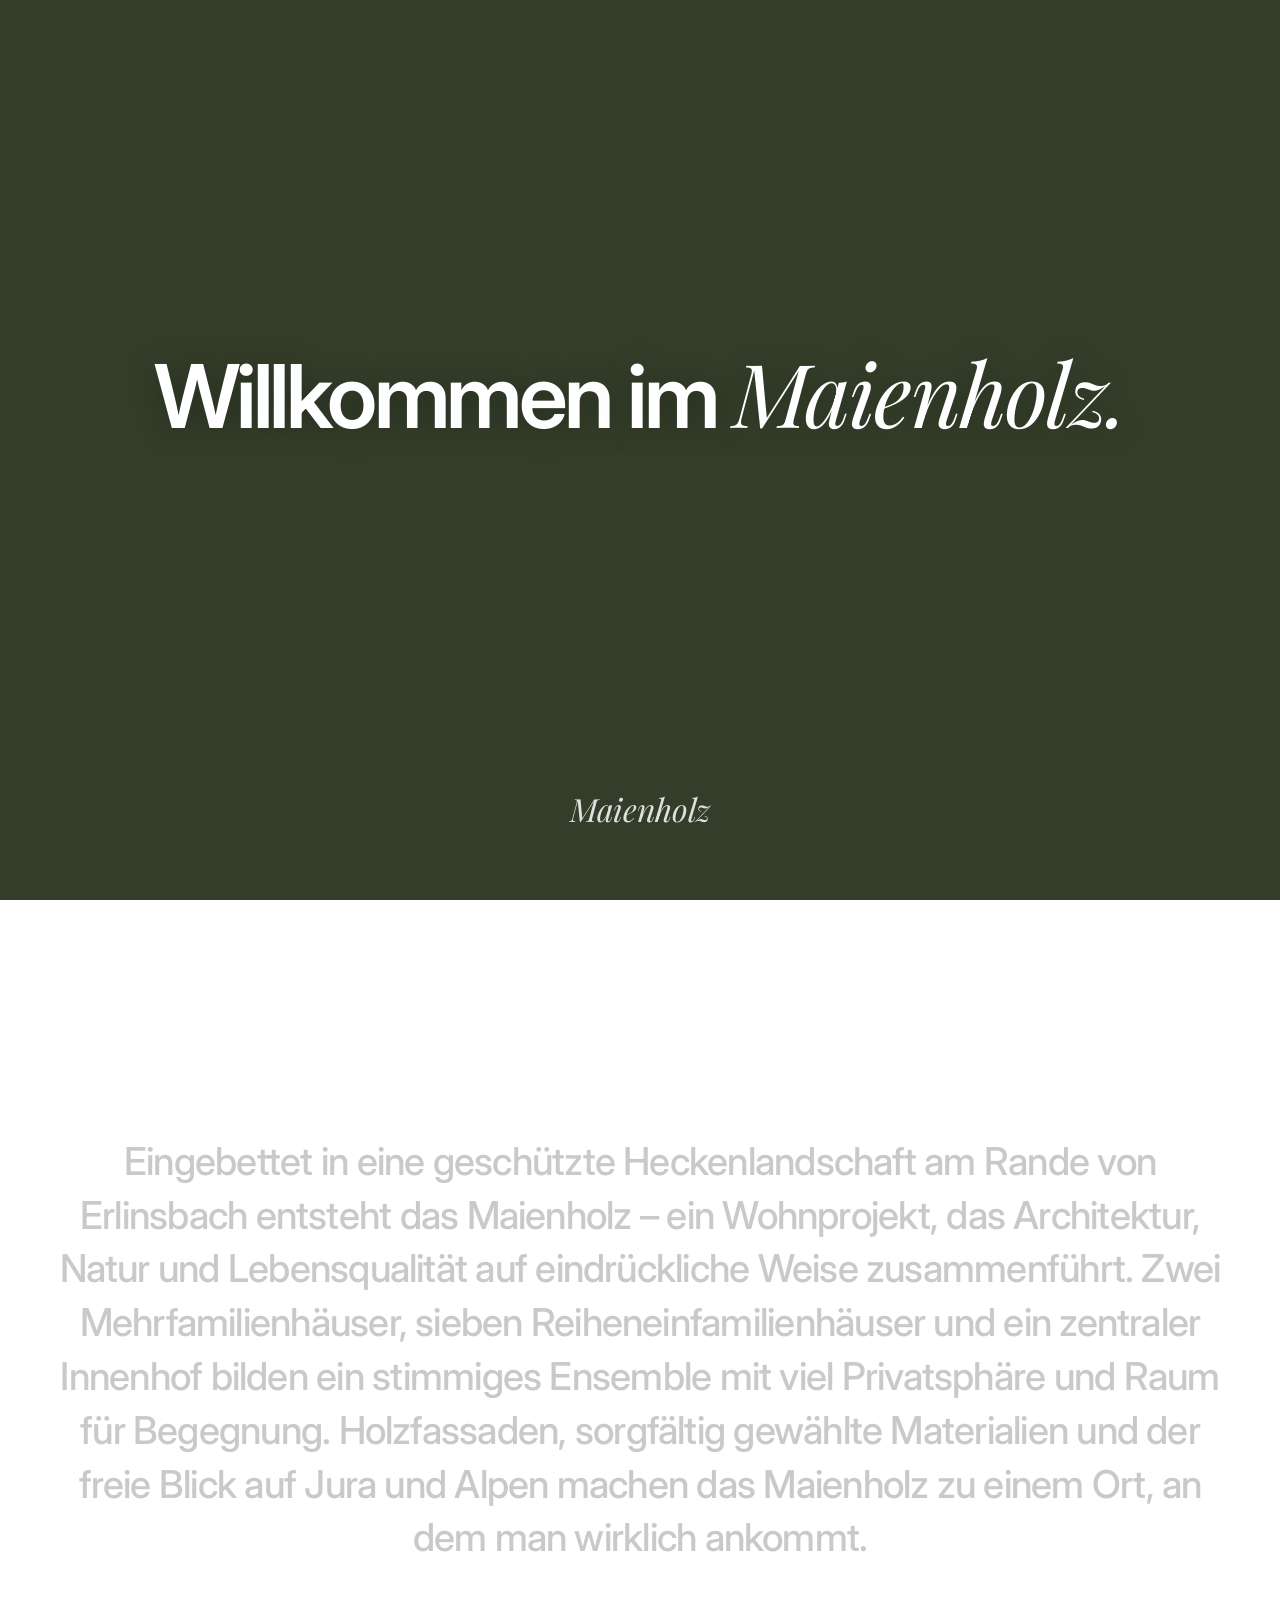
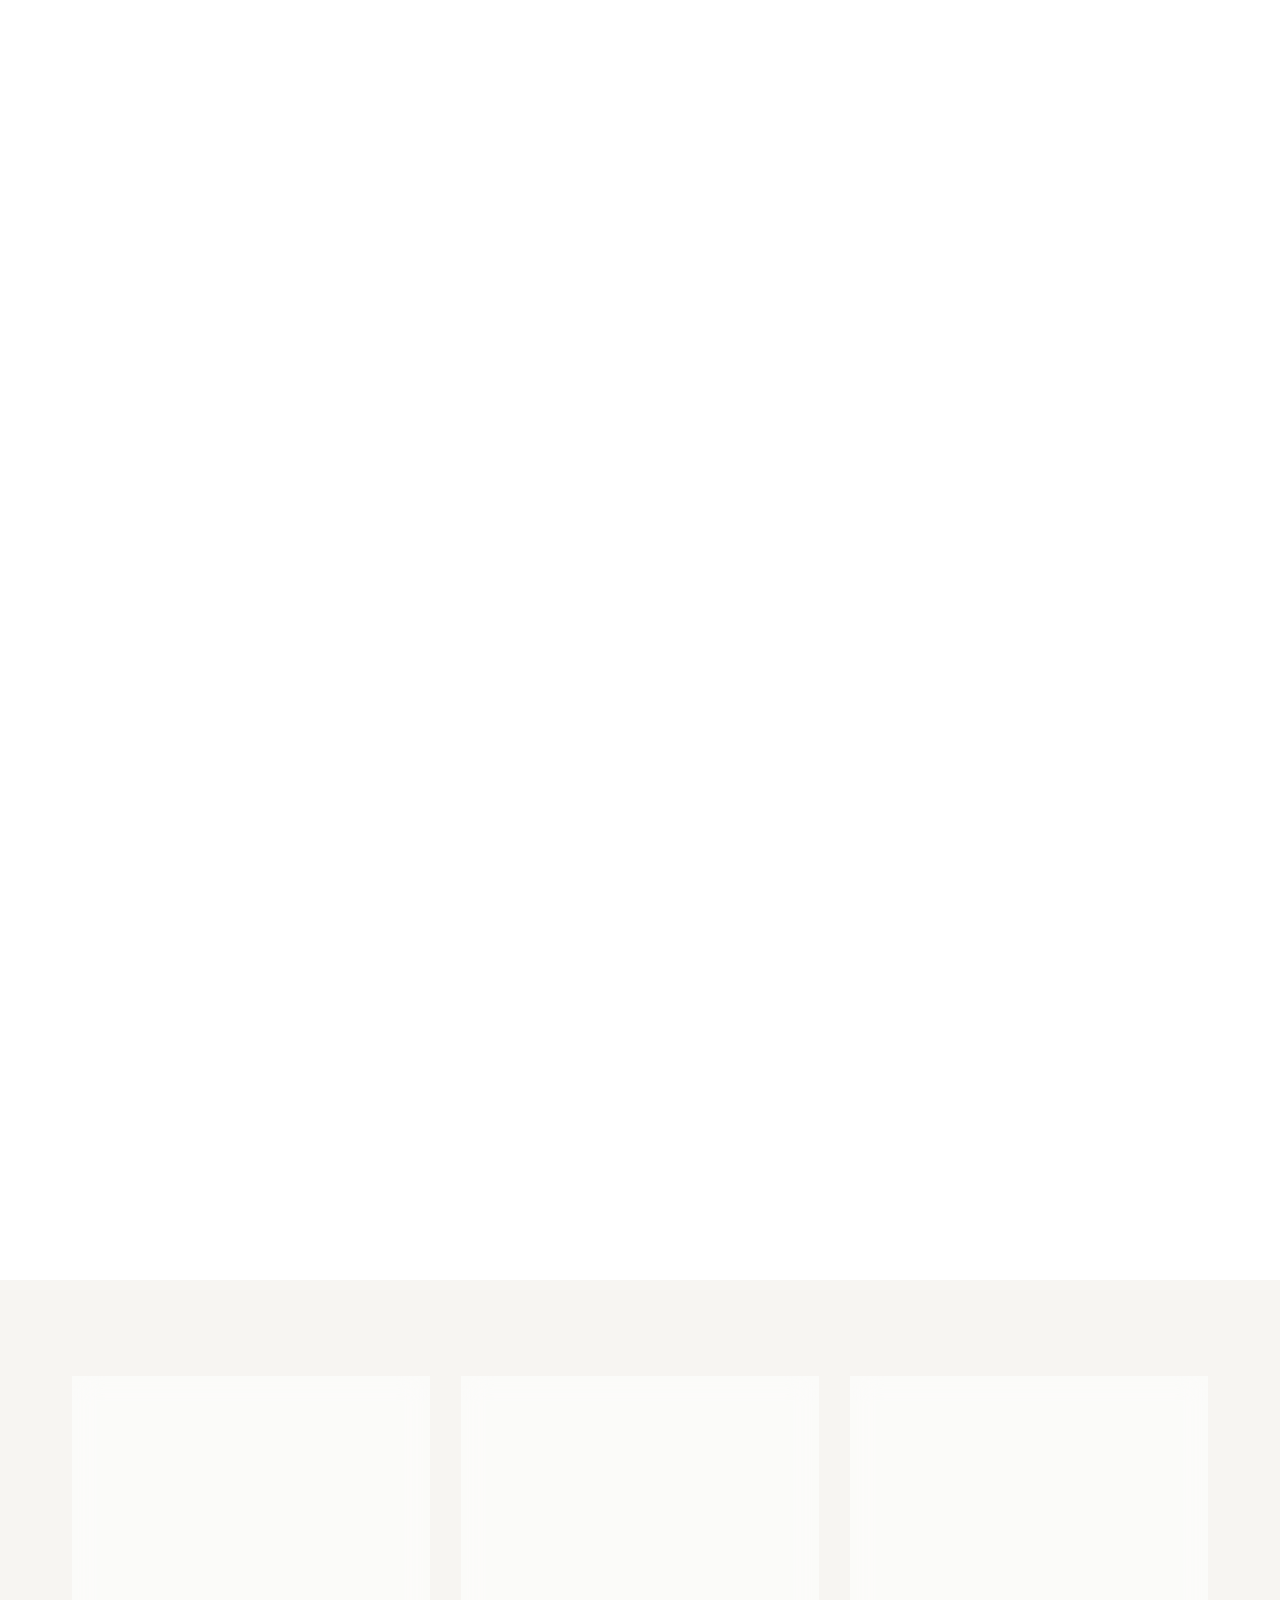
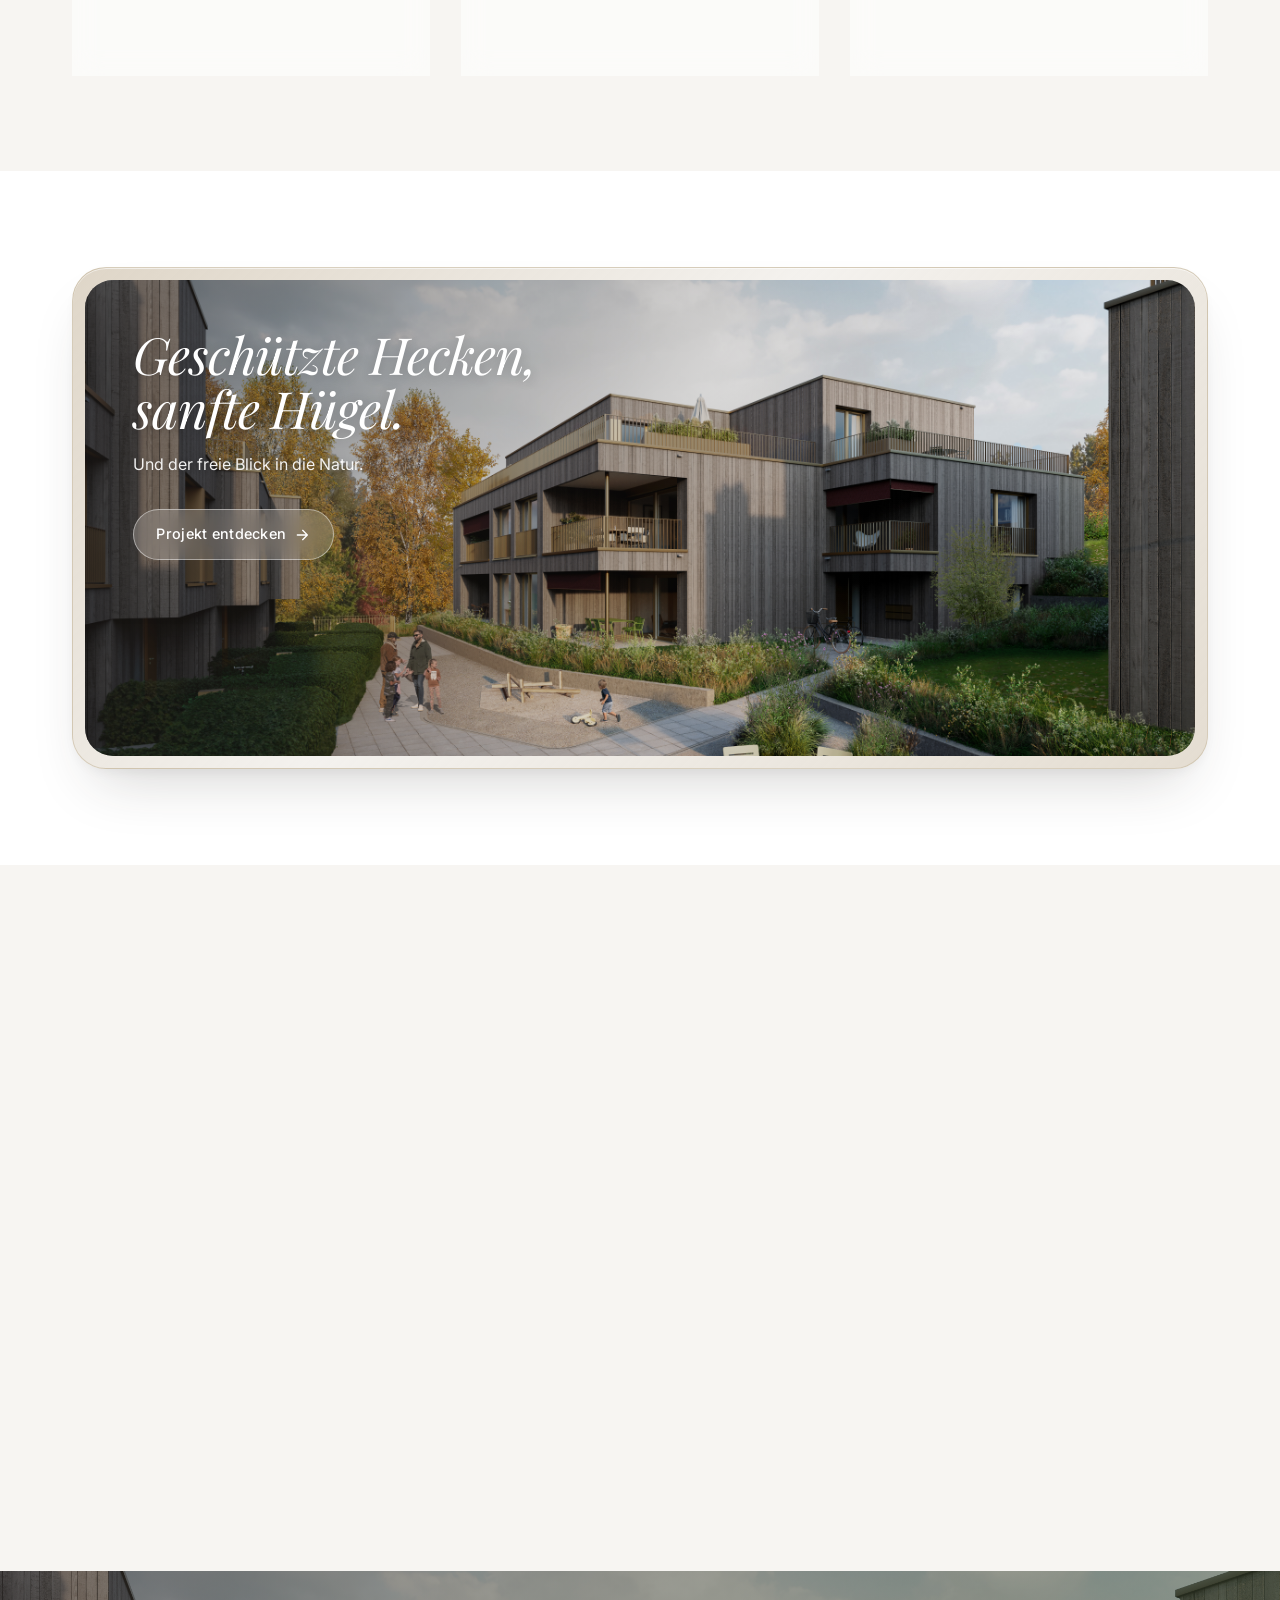
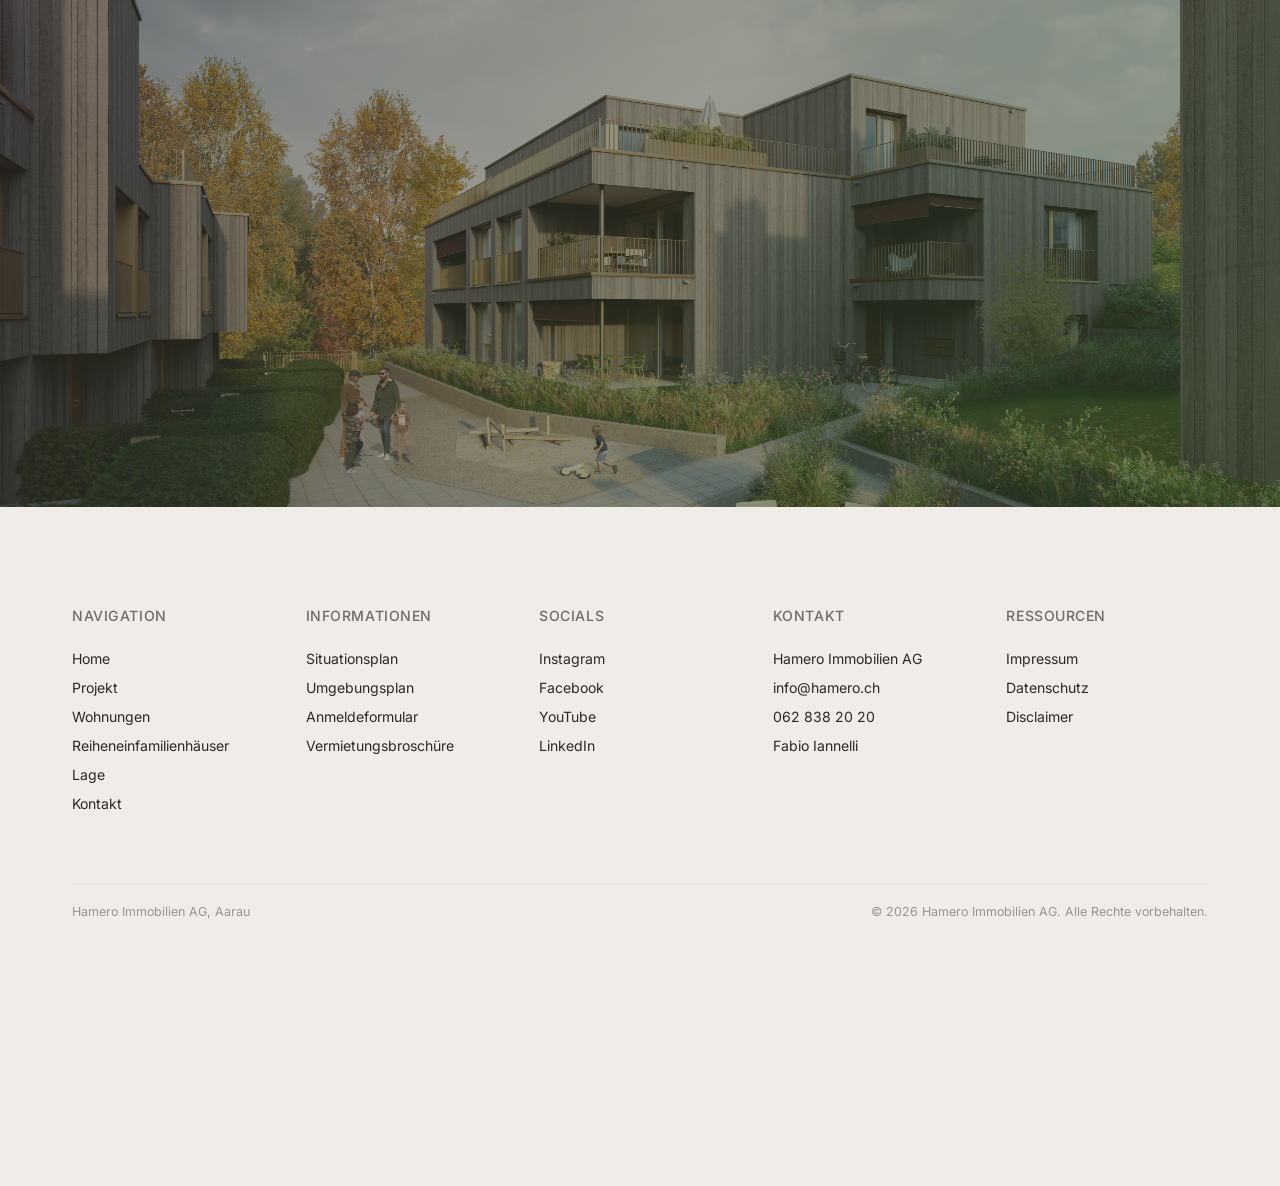
==== commit e0dc83bc: "3" ====
--- a/index.html
+++ b/index.html
@@ -83,7 +83,7 @@
     <!-- Hero -->
     <section class="hero" id="hero">
       <div class="hero__bg">
-        <img src="images/drohne.jpg" alt="Überbauung Maienholz — Luftaufnahme der Wohnüberbauung in Erlinsbach">
+        <img src="images/DJI_20260702105048_0260_D.jpg" alt="Überbauung Maienholz — Luftaufnahme der Wohnüberbauung in Erlinsbach">
         <div class="hero__overlay"></div>
       </div>
       <div class="hero__content">
--- a/css/intro.css
+++ b/css/intro.css
@@ -30,9 +30,11 @@
   animation: intro-title-scale 2600ms cubic-bezier(0.22, 1, 0.36, 1) forwards;
 }
 
-/* Words fade in left-to-right with 200ms stagger ("written" effect). */
+/* Words fade in left-to-right with 200ms stagger ("written" effect).
+   Kept as inline (not inline-block) so the title wraps identically to the
+   plain-text .hero__title in the real hero — important on mobile where the
+   title may wrap to two lines. */
 .intro__word {
-  display: inline-block;
   opacity: 0;
   animation: intro-word 420ms cubic-bezier(0.22, 1, 0.36, 1) forwards;
 }
